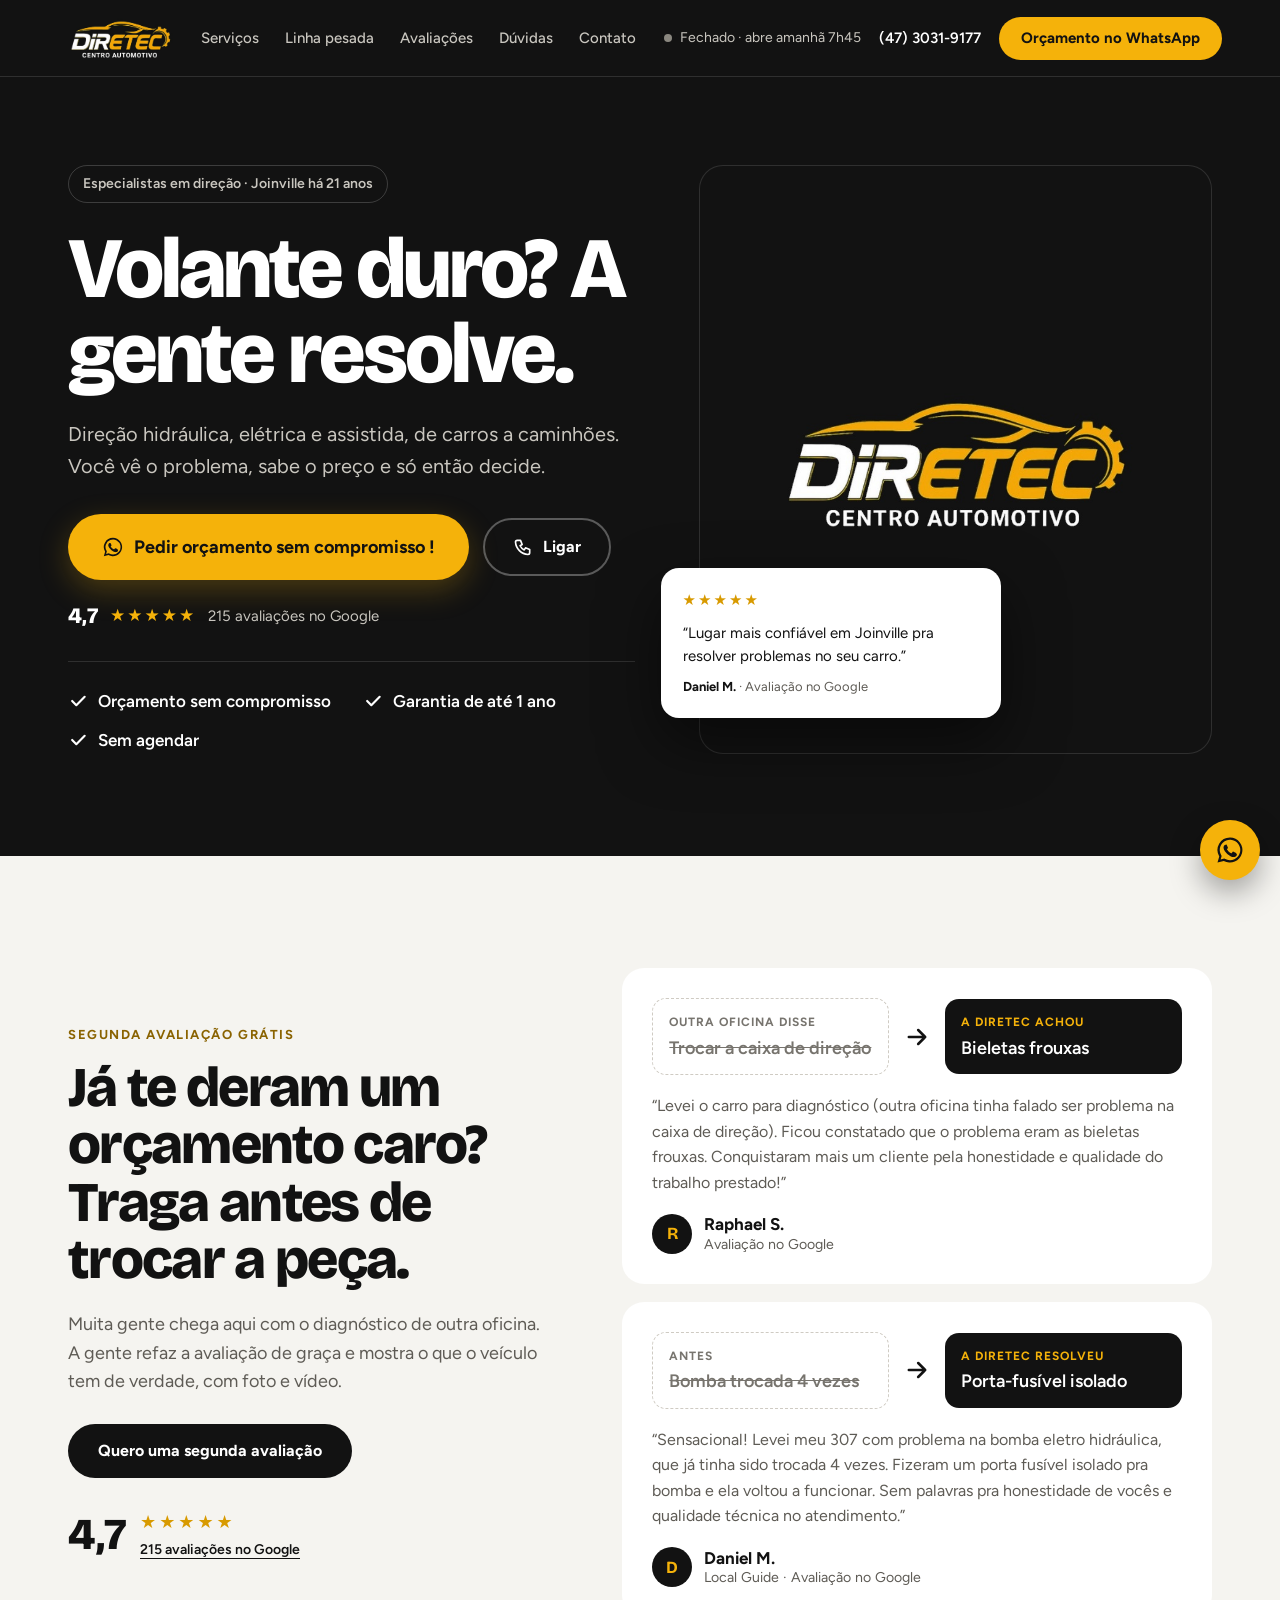
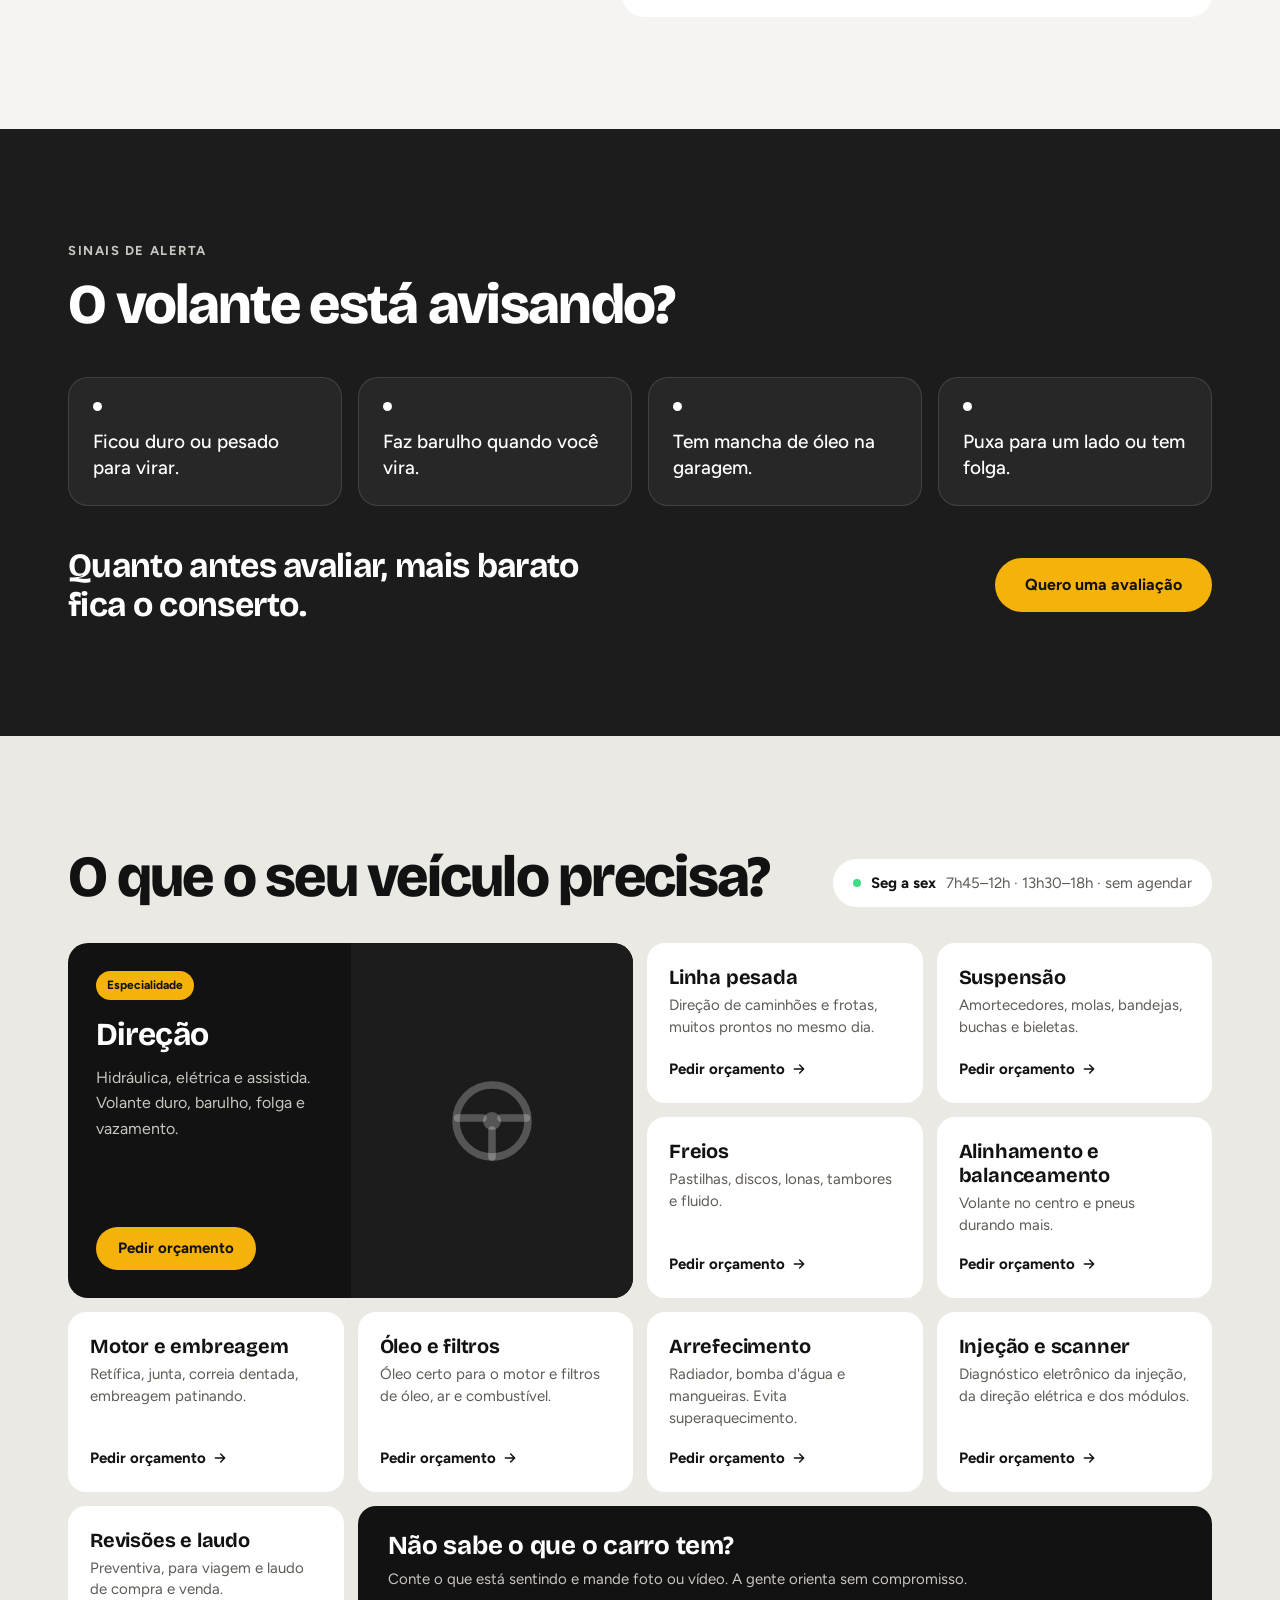
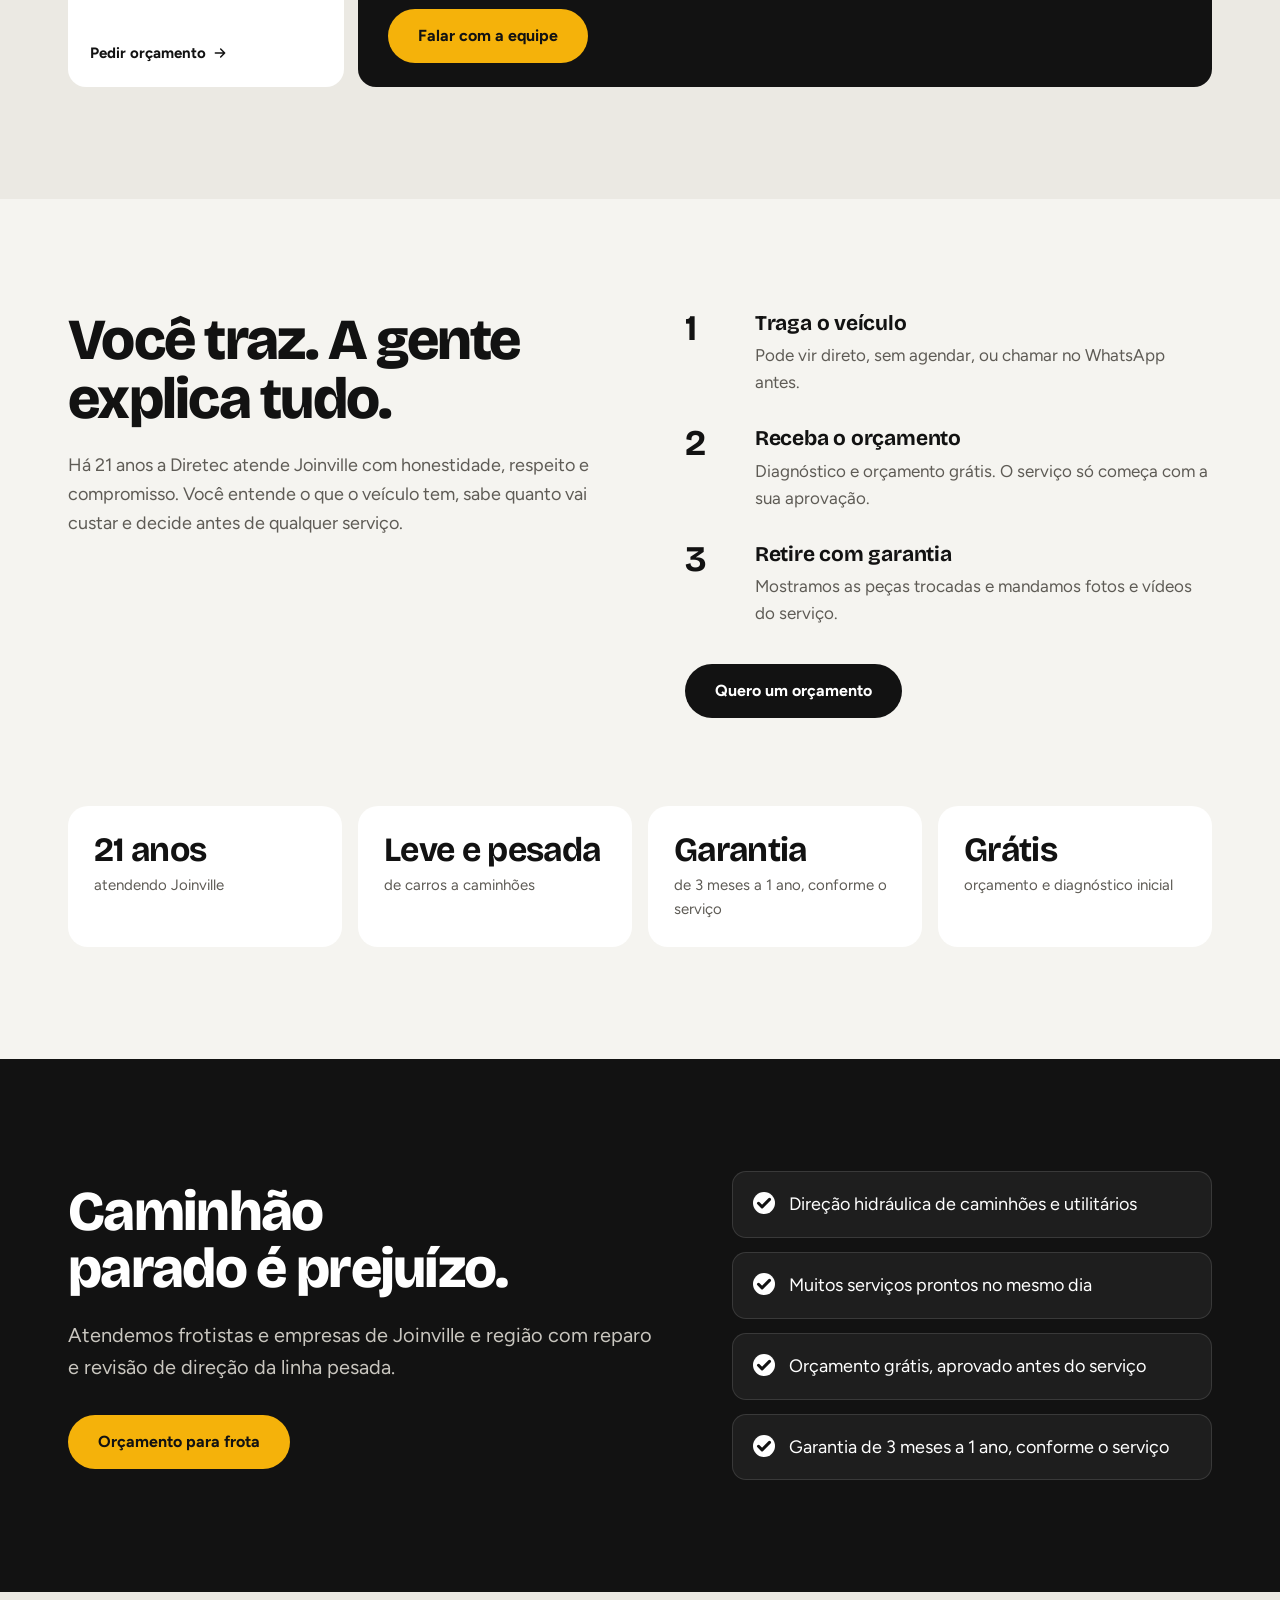
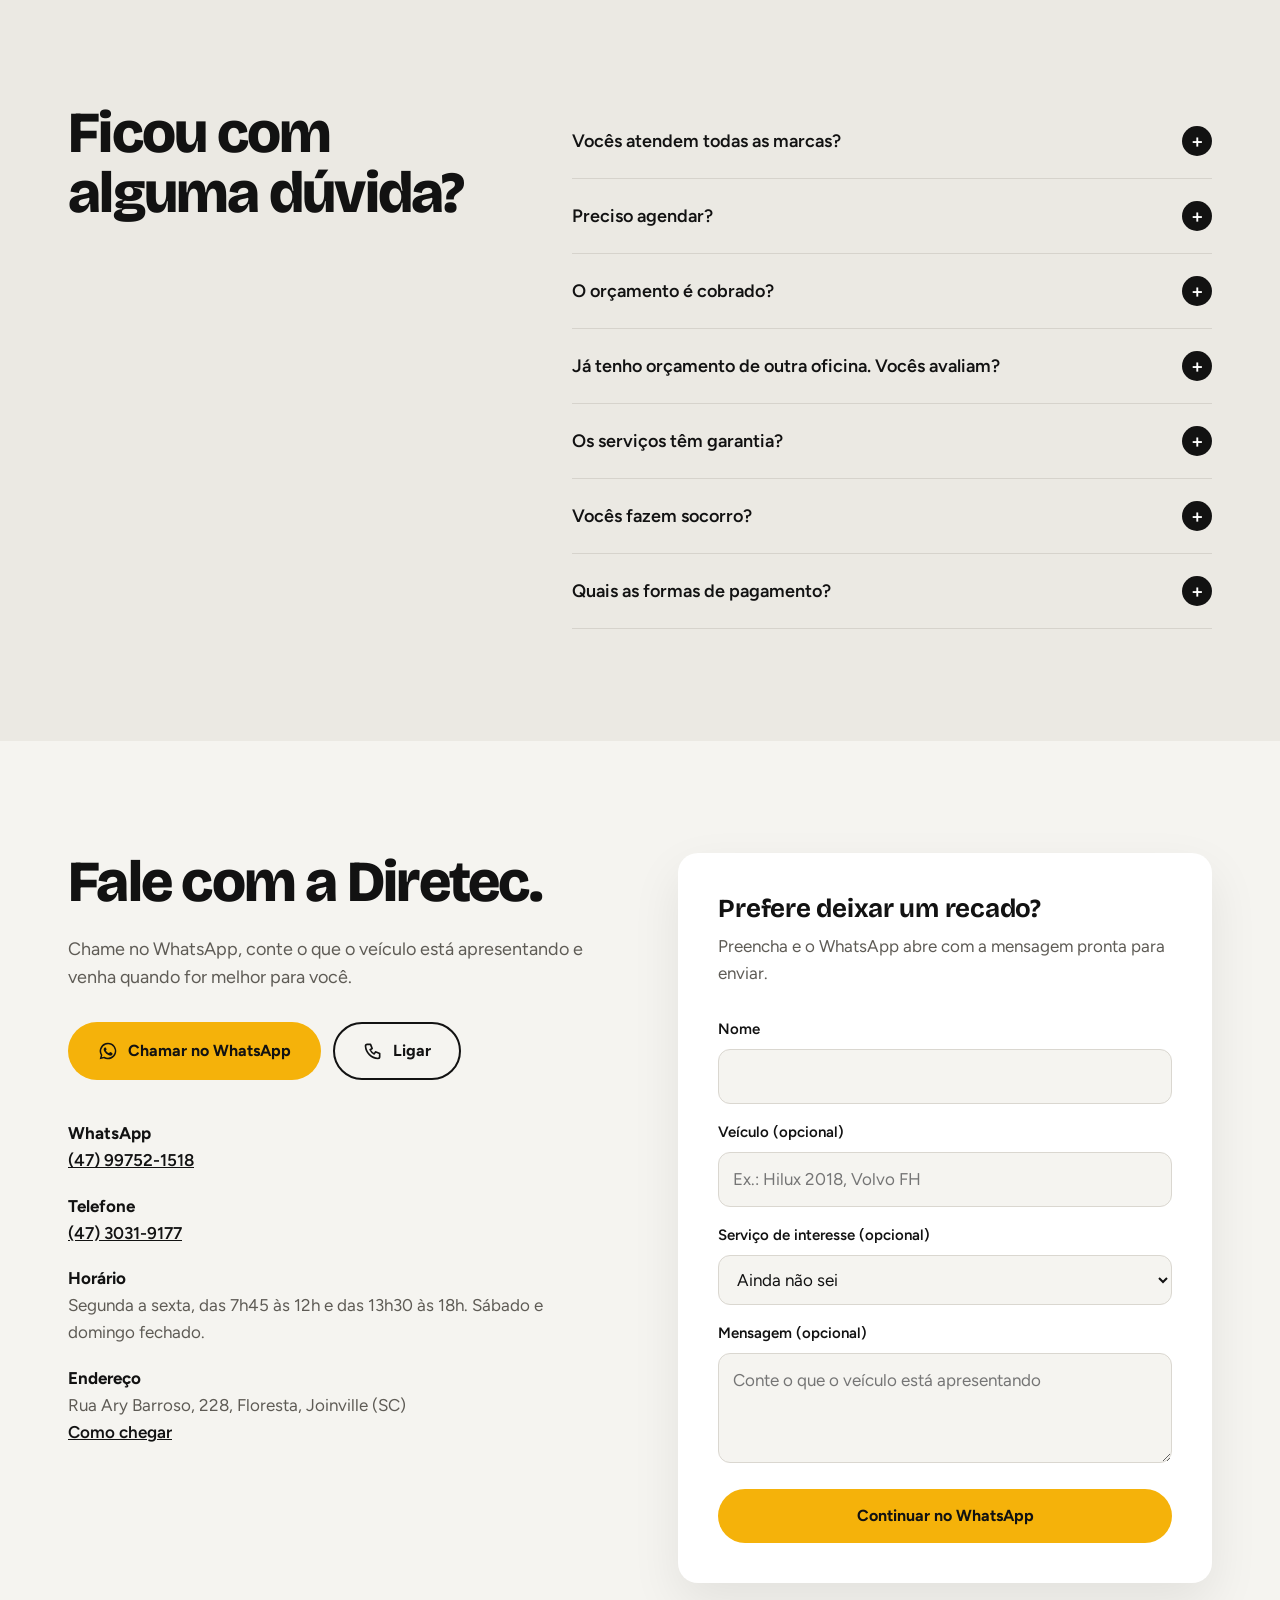
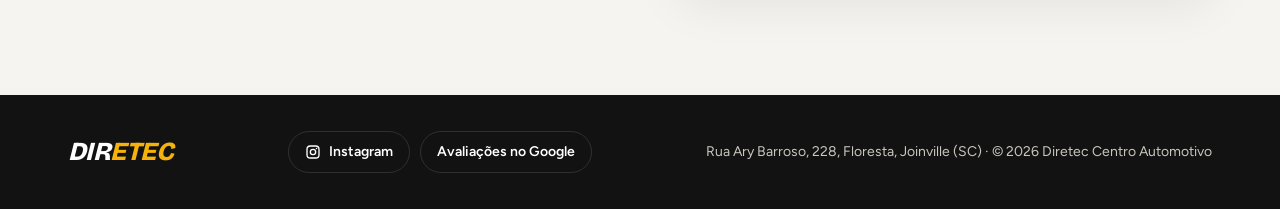
==== index.html @ ac1f694b "Corrige responsividade e aplica layout do celular - Botões quebram linha no celular em vez de alarga" ====
<!doctype html>
<html lang="pt-BR">
<head>
  <meta charset="utf-8">
  <meta name="viewport" content="width=device-width, initial-scale=1">
  <title>Diretec Centro Automotivo | Especialistas em direção em Joinville</title>
  <meta name="description" content="Há 21 anos em Joinville. Especialistas em direção hidráulica, elétrica e assistida, da linha leve à pesada. Segunda opinião e orçamento grátis, garantia de até 1 ano.">
  <meta name="theme-color" content="#121212">
  <link rel="icon" href="data:image/svg+xml,%3Csvg xmlns='http://www.w3.org/2000/svg' viewBox='0 0 32 32'%3E%3Crect width='32' height='32' rx='16' fill='%23121212'/%3E%3Ccircle cx='16' cy='16' r='10' fill='none' stroke='%23F5B20A' stroke-width='3'/%3E%3Ccircle cx='16' cy='16' r='3' fill='%23F5B20A'/%3E%3Cpath d='M6 15h7M19 15h7M16 19v7' stroke='%23F5B20A' stroke-width='3'/%3E%3C/svg%3E">
  <link rel="preconnect" href="https://fonts.googleapis.com">
  <link rel="preconnect" href="https://fonts.gstatic.com" crossorigin>
  <link rel="stylesheet" href="https://fonts.googleapis.com/css2?family=Bricolage+Grotesque:opsz,wght@12..96,600;12..96,700;12..96,800&family=Figtree:wght@400;500;600;700&display=swap">
  <link rel="stylesheet" href="styles.css">
</head>
<body>

<!-- Ícones reutilizados -->
<svg width="0" height="0" style="position:absolute" aria-hidden="true">
  <symbol id="i-wa" viewBox="0 0 24 24"><path d="M12 2a10 10 0 0 0-8.6 15.1L2 22l5-1.3A10 10 0 1 0 12 2Zm0 18.2a8.2 8.2 0 0 1-4.2-1.2l-.3-.2-3 .8.8-2.9-.2-.3A8.2 8.2 0 1 1 12 20.2Zm4.5-6.1c-.2-.1-1.5-.7-1.7-.8-.2-.1-.4-.1-.6.1l-.8 1c-.1.2-.3.2-.5.1a6.7 6.7 0 0 1-3.3-2.9c-.3-.4.3-.4.7-1.3.1-.2 0-.3 0-.4l-.8-1.8c-.2-.5-.4-.4-.6-.4h-.5a1 1 0 0 0-.7.3 3 3 0 0 0-.9 2.2 5.2 5.2 0 0 0 1.1 2.7 11.8 11.8 0 0 0 4.5 4c1.7.7 2.3.8 3.2.6.5-.1 1.5-.6 1.7-1.2.2-.6.2-1.1.2-1.2-.1-.1-.3-.2-.5-.3Z" fill="currentColor"/></symbol>
  <symbol id="i-tel" viewBox="0 0 24 24"><path d="M5 4h4l2 5-2.5 1.5a11 11 0 0 0 5 5L15 13l5 2v4a2 2 0 0 1-2 2A16 16 0 0 1 3 6a2 2 0 0 1 2-2z" fill="none" stroke="currentColor" stroke-width="2" stroke-linecap="round" stroke-linejoin="round"/></symbol>
  <symbol id="i-check" viewBox="0 0 24 24"><path d="M5 12l5 5L20 7" fill="none" stroke="currentColor" stroke-width="2.6" stroke-linecap="round" stroke-linejoin="round"/></symbol>
  <symbol id="i-seta" viewBox="0 0 24 24"><path d="M5 12h14M13 6l6 6-6 6" fill="none" stroke="currentColor" stroke-width="2.2" stroke-linecap="round" stroke-linejoin="round"/></symbol>
  <symbol id="i-insta" viewBox="0 0 24 24"><rect x="3" y="3" width="18" height="18" rx="5" fill="none" stroke="currentColor" stroke-width="2"/><circle cx="12" cy="12" r="4" fill="none" stroke="currentColor" stroke-width="2"/><circle cx="17.3" cy="6.7" r="1.2" fill="currentColor"/></symbol>
</svg>

<!-- ===== CABEÇALHO ===== -->
<header class="header" id="topo">
  <div class="wrap header-in">
    <a class="marca" href="#topo" aria-label="Diretec Centro Automotivo, início">
      <img src="logo.jpg" alt="Diretec Centro Automotivo" data-logo hidden>
      <span class="marca-texto" data-logo-texto>DIR<b>ETEC</b></span>
    </a>

    <nav class="nav" id="nav" aria-label="Menu principal">
      <a href="#servicos">Serviços</a>
      <a href="#linha-pesada">Linha pesada</a>
      <a href="#avaliacoes">Avaliações</a>
      <a href="#duvidas">Dúvidas</a>
      <a href="#contato">Contato</a>
    </nav>

    <div class="header-acoes">
      <span class="status" data-status><span class="status-ponto"></span><span><span data-status-texto>Seg a sex</span><span class="status-detalhe" data-status-detalhe>, 7h45 às 18h</span></span></span>
      <a class="header-tel" data-link="tel" href="#contato">(47) 3031-9177</a>
      <a class="btn btn-amarelo btn-sm" data-wa="Olá! Vim pelo site e gostaria de um orçamento." href="#contato">Orçamento no WhatsApp</a>
      <button class="menu-btn" id="menuBtn" aria-controls="nav" aria-expanded="false" aria-label="Abrir menu"><span></span><span></span><span></span></button>
    </div>
  </div>
</header>

<main>
  <!-- ===== HERO ===== -->
  <section class="hero escuro">
    <div class="wrap hero-in">
      <div class="hero-texto">
        <span class="pill-tag">Especialistas em direção · Joinville há 21 anos</span>
        <h1>Volante duro? A gente resolve.</h1>
        <p class="lead">Direção hidráulica, elétrica e assistida, de carros a caminhões. <span class="so-pc">Você vê o problema, sabe o preço e só então decide.</span><span class="so-cel">Orçamento grátis.</span></p>

        <div class="hero-botoes">
          <a class="btn btn-amarelo btn-grande" data-wa="Olá! Vim pelo site e gostaria de um orçamento." href="#contato">
            <svg aria-hidden="true"><use href="#i-wa"/></svg>
            Pedir orçamento sem compromisso !
          </a>
          <a class="btn btn-contorno-claro" data-link="tel" href="#contato">
            <svg aria-hidden="true"><use href="#i-tel"/></svg>
            Ligar
          </a>
        </div>

        <a class="prova" data-link="google" href="#contato" target="_blank" rel="noopener" aria-label="Nota 4,7 de 5 com 215 avaliações no Google">
          <span class="prova-nota">4,7</span>
          <span class="prova-estrelas" aria-hidden="true">★★★★★</span>
          <span class="prova-txt">215 avaliações no Google</span>
        </a>

        <ul class="selos">
          <li class="so-pc"><svg aria-hidden="true"><use href="#i-check"/></svg>Orçamento sem compromisso</li>
          <li><svg aria-hidden="true"><use href="#i-check"/></svg>Garantia de até 1 ano</li>
          <li><svg aria-hidden="true"><use href="#i-check"/></svg><span class="so-pc">Sem agendar</span><span class="so-cel">Pode vir sem agendar</span></li>
        </ul>
      </div>

      <div class="hero-visual sem-foto">
        <!-- Coloque fotos/hero.jpg (foto vertical da equipe ou de um mecânico trabalhando) e ela aparece aqui sozinha -->
        <div class="hero-foto" id="heroFoto">
          <img class="hero-logo" src="logo.jpg" alt="" data-logo hidden>
        </div>
        <figure class="hero-depo">
          <span class="estrelas-p" aria-label="5 de 5 estrelas">★★★★★</span>
          <blockquote>“Lugar mais confiável em Joinville pra resolver problemas no seu carro.”</blockquote>
          <figcaption><b>Daniel M.</b> · Avaliação no Google</figcaption>
        </figure>
      </div>
    </div>
  </section>

  <!-- ===== SEGUNDA OPINIÃO + AVALIAÇÕES ===== -->
  <section class="secao claro" id="avaliacoes">
    <div class="wrap confianca">
      <div class="confianca-texto">
        <p class="sobretitulo">Segunda Avaliação grátis</p>
        <h2 class="titulo-grande">Já te deram um orçamento caro? Traga antes de trocar a peça.</h2>
        <p class="texto">Muita gente chega aqui com o diagnóstico de outra oficina. A gente refaz a avaliação de graça e mostra o que o veículo tem de verdade, com foto e vídeo.</p>
        <a class="btn btn-escuro" data-wa="Olá! Já tenho um orçamento de outra oficina e gostaria de uma segunda opinião." href="#contato">Quero uma segunda avaliação</a>
        <div class="nota-google">
          <strong>4,7</strong>
          <div>
            <span class="estrelas-p" aria-hidden="true">★★★★★</span>
            <a data-link="google" href="#contato" target="_blank" rel="noopener">215 avaliações no Google</a>
          </div>
        </div>
      </div>

      <div class="casos">
        <figure class="caso">
          <div class="caso-antes-depois">
            <div class="caso-antes"><span>Outra oficina disse</span><s>Trocar a caixa de direção</s></div>
            <svg class="caso-seta" aria-hidden="true"><use href="#i-seta"/></svg>
            <div class="caso-depois"><span>A Diretec achou</span><b>Bieletas frouxas</b></div>
          </div>
          <blockquote>“Levei o carro para diagnóstico (outra oficina tinha falado ser problema na caixa de direção). Ficou constatado que o problema eram as bieletas frouxas. Conquistaram mais um cliente pela honestidade e qualidade do trabalho prestado!”</blockquote>
          <figcaption><span class="avatar">R</span><span><strong>Raphael S.</strong><small>Avaliação no Google</small></span></figcaption>
        </figure>
        <figure class="caso">
          <div class="caso-antes-depois">
            <div class="caso-antes"><span>Antes</span><s>Bomba trocada 4 vezes</s></div>
            <svg class="caso-seta" aria-hidden="true"><use href="#i-seta"/></svg>
            <div class="caso-depois"><span>A Diretec resolveu</span><b>Porta-fusível isolado</b></div>
          </div>
          <blockquote>“Sensacional! Levei meu 307 com problema na bomba eletro hidráulica, que já tinha sido trocada 4 vezes. Fizeram um porta fusível isolado pra bomba e ela voltou a funcionar. Sem palavras pra honestidade de vocês e qualidade técnica no atendimento.”</blockquote>
          <figcaption><span class="avatar">D</span><span><strong>Daniel M.</strong><small>Local Guide · Avaliação no Google</small></span></figcaption>
        </figure>
      </div>
    </div>
  </section>

  <!-- ===== SINAIS ===== -->
  <section class="secao escuro-2" id="sinais">
    <div class="wrap">
      <p class="sobretitulo sobretitulo-claro">Sinais de alerta</p>
      <h2>O volante está avisando?</h2>
      <div class="sinais">
        <div class="sinal"><span class="ponto"></span><p>Ficou duro ou pesado para virar.</p></div>
        <div class="sinal"><span class="ponto"></span><p>Faz barulho quando você vira.</p></div>
        <div class="sinal"><span class="ponto"></span><p>Tem mancha de óleo na garagem.</p></div>
        <div class="sinal"><span class="ponto"></span><p>Puxa para um lado ou tem folga.</p></div>
      </div>
      <div class="sinais-rodape">
        <p class="frase-destaque">Quanto antes avaliar, mais barato fica o conserto.</p>
        <a class="btn btn-amarelo" data-wa="Olá! Meu veículo está com um problema na direção e gostaria de uma avaliação." href="#contato">Quero uma avaliação</a>
      </div>
    </div>
  </section>

  <!-- ===== SERVIÇOS (grade) ===== -->
  <section class="secao claro-2" id="servicos">
    <div class="wrap">
      <div class="servicos-topo">
        <h2 class="titulo-grande">O que o seu veículo precisa?</h2>
        <div class="horario-chip"><span class="status-ponto"></span><b>Seg a sex</b><span>7h45–12h · 13h30–18h · sem agendar</span></div>
      </div>

      <div class="servicos">
        <article class="servico-destaque">
          <div class="servico-destaque-texto">
            <span class="selo-novo">Especialidade</span>
            <h3>Direção</h3>
            <p>Hidráulica, elétrica e assistida. Volante duro, barulho, folga e vazamento.</p>
            <a class="btn btn-amarelo btn-sm" data-wa="Olá! Gostaria de um orçamento para a direção do meu veículo." href="#contato">Pedir orçamento</a>
          </div>
          <!-- Coloque fotos/direcao.jpg e ela aparece aqui sozinha -->
          <div class="servico-destaque-foto" data-foto="direcao">
            <svg viewBox="0 0 64 64" aria-hidden="true"><circle cx="32" cy="32" r="24" fill="none" stroke="currentColor" stroke-width="5"/><circle cx="32" cy="32" r="6" fill="currentColor"/><path d="M9 30h17M38 30h17M32 38v18" stroke="currentColor" stroke-width="5" stroke-linecap="round"/></svg>
          </div>
        </article>

        <article class="servico">
          <h3>Linha pesada</h3>
          <p>Direção de caminhões e frotas, muitos prontos no mesmo dia.</p>
          <a data-wa="Olá! Gostaria de um orçamento para caminhão / veículo de frota." href="#contato">Pedir orçamento <svg aria-hidden="true"><use href="#i-seta"/></svg></a>
        </article>
        <article class="servico">
          <h3>Suspensão</h3>
          <p>Amortecedores, molas, bandejas, buchas e bieletas.</p>
          <a data-wa="Olá! Gostaria de um orçamento para a suspensão." href="#contato">Pedir orçamento <svg aria-hidden="true"><use href="#i-seta"/></svg></a>
        </article>
        <article class="servico">
          <h3>Freios</h3>
          <p>Pastilhas, discos, lonas, tambores e fluido.</p>
          <a data-wa="Olá! Gostaria de um orçamento para os freios." href="#contato">Pedir orçamento <svg aria-hidden="true"><use href="#i-seta"/></svg></a>
        </article>
        <article class="servico">
          <h3>Alinhamento e balanceamento</h3>
          <p>Volante no centro e pneus durando mais.</p>
          <a data-wa="Olá! Gostaria de fazer alinhamento e balanceamento." href="#contato">Pedir orçamento <svg aria-hidden="true"><use href="#i-seta"/></svg></a>
        </article>
        <article class="servico">
          <h3>Motor e embreagem</h3>
          <p>Retífica, junta, correia dentada, embreagem patinando.</p>
          <a data-wa="Olá! Gostaria de um orçamento para motor/embreagem." href="#contato">Pedir orçamento <svg aria-hidden="true"><use href="#i-seta"/></svg></a>
        </article>
        <article class="servico">
          <h3>Óleo e filtros</h3>
          <p>Óleo certo para o motor e filtros de óleo, ar e combustível.</p>
          <a data-wa="Olá! Gostaria de fazer a troca de óleo e filtros." href="#contato">Pedir orçamento <svg aria-hidden="true"><use href="#i-seta"/></svg></a>
        </article>
        <article class="servico">
          <h3>Arrefecimento</h3>
          <p>Radiador, bomba d'água e mangueiras. Evita superaquecimento.</p>
          <a data-wa="Olá! Gostaria de um orçamento para o sistema de arrefecimento." href="#contato">Pedir orçamento <svg aria-hidden="true"><use href="#i-seta"/></svg></a>
        </article>
        <article class="servico">
          <h3>Injeção e scanner</h3>
          <p>Diagnóstico eletrônico da injeção, da direção elétrica e dos módulos.</p>
          <a data-wa="Olá! Gostaria de agendar um diagnóstico eletrônico." href="#contato">Pedir orçamento <svg aria-hidden="true"><use href="#i-seta"/></svg></a>
        </article>
        <article class="servico">
          <h3>Revisões e laudo</h3>
          <p>Preventiva, para viagem e laudo de compra e venda.</p>
          <a data-wa="Olá! Gostaria de agendar uma revisão / laudo." href="#contato">Pedir orçamento <svg aria-hidden="true"><use href="#i-seta"/></svg></a>
        </article>
        <article class="servico-ajuda">
          <div>
            <h3>Não sabe o que o carro tem?</h3>
            <p>Conte o que está sentindo e mande foto ou vídeo. A gente orienta sem compromisso.</p>
          </div>
          <a class="btn btn-amarelo" data-wa="Olá! Meu veículo está com um problema e não sei o que é. Podem me ajudar?" href="#contato">Falar com a equipe</a>
        </article>
      </div>
    </div>
  </section>

  <!-- ===== COMO FUNCIONA ===== -->
  <section class="secao claro" id="como-funciona">
    <div class="wrap">
      <div class="como">
        <div>
          <h2 class="titulo-grande">Você traz. A gente explica tudo.</h2>
          <p class="texto">Há 21 anos a Diretec atende Joinville com honestidade, respeito e compromisso. Você entende o que o veículo tem, sabe quanto vai custar e decide antes de qualquer serviço.</p>
        </div>
        <div>
          <ol class="passos">
            <li>
              <h3>Traga o veículo</h3>
              <p>Pode vir direto, sem agendar, ou chamar no WhatsApp antes.</p>
            </li>
            <li>
              <h3>Receba o orçamento</h3>
              <p>Diagnóstico e orçamento grátis. O serviço só começa com a sua aprovação.</p>
            </li>
            <li>
              <h3>Retire com garantia</h3>
              <p>Mostramos as peças trocadas e mandamos fotos e vídeos do serviço.</p>
            </li>
          </ol>
          <a class="btn btn-escuro" data-wa="Olá! Vim pelo site e gostaria de um orçamento." href="#contato">Quero um orçamento</a>
        </div>
      </div>

      <div class="numeros">
        <div class="numero"><strong>21 anos</strong><span>atendendo Joinville</span></div>
        <div class="numero"><strong>Leve e pesada</strong><span>de carros a caminhões</span></div>
        <div class="numero"><strong>Garantia</strong><span>de 3 meses a 1 ano, conforme o serviço</span></div>
        <div class="numero"><strong>Grátis</strong><span>orçamento e diagnóstico inicial</span></div>
      </div>
    </div>
  </section>

  <!-- ===== LINHA PESADA ===== -->
  <section class="secao escuro" id="linha-pesada">
    <div class="wrap pesada">
      <div>
        <h2>Caminhão parado é prejuízo.</h2>
        <p class="lead">Atendemos frotistas e empresas de Joinville e região com reparo e revisão de direção da linha pesada.</p>
        <a class="btn btn-amarelo" data-wa="Olá! Gostaria de um orçamento para caminhão / frota." href="#contato">Orçamento para frota</a>
      </div>
      <ul class="lista-check">
        <li>Direção hidráulica de caminhões e utilitários</li>
        <li>Muitos serviços prontos no mesmo dia</li>
        <li>Orçamento grátis, aprovado antes do serviço</li>
        <li>Garantia de 3 meses a 1 ano, conforme o serviço</li>
      </ul>
    </div>
  </section>

  <!-- ===== GALERIA (aparece sozinha quando houver fotos em fotos/oficina-1.jpg, oficina-2.jpg...) ===== -->
  <section class="secao claro" id="galeria" hidden>
    <div class="wrap">
      <p class="sobretitulo">Nossa oficina</p>
      <h2 class="titulo-grande">Veja onde o seu veículo fica.</h2>
      <div class="galeria" id="galeriaGrid"></div>
    </div>
  </section>

  <!-- ===== DÚVIDAS ===== -->
  <section class="secao claro-2" id="duvidas">
    <div class="wrap duvidas">
      <h2 class="titulo-grande">Ficou com alguma dúvida?</h2>
      <div class="faq">
        <details>
          <summary>Vocês atendem todas as marcas?</summary>
          <p>Sim. Atendemos carros de passeio, SUVs, caminhonetes, utilitários, vans, importados, caminhões e frotas de empresas, de todas as marcas.</p>
        </details>
        <details>
          <summary>Preciso agendar?</summary>
          <p>Não. Pode vir direto no horário comercial. Se preferir, chame no WhatsApp antes para adiantar o atendimento.</p>
        </details>
        <details>
          <summary>O orçamento é cobrado?</summary>
          <p>Não. O orçamento é grátis e nenhum serviço começa sem a sua aprovação.</p>
        </details>
        <details>
          <summary>Já tenho orçamento de outra oficina. Vocês avaliam?</summary>
          <p>Sim. Refazemos o diagnóstico sem custo e explicamos o que o veículo realmente tem antes de qualquer troca de peça.</p>
        </details>
        <details>
          <summary>Os serviços têm garantia?</summary>
          <p>Sim. A garantia vai de 3 meses a 1 ano, conforme o serviço. Ela é informada junto com o orçamento.</p>
        </details>
        <details>
          <summary>Vocês fazem socorro?</summary>
          <p>Sim, em horário comercial. Chame no WhatsApp ou ligue informando onde o veículo está.</p>
        </details>
        <details>
          <summary>Quais as formas de pagamento?</summary>
          <p>Pix, dinheiro, débito e crédito, com parcelamento no cartão.</p>
        </details>
      </div>
    </div>
  </section>

  <!-- ===== CONTATO ===== -->
  <section class="secao claro" id="contato">
    <div class="wrap contato">
      <div>
        <h2 class="titulo-grande">Fale com a Diretec.</h2>
        <p class="texto">Chame no WhatsApp, conte o que o veículo está apresentando e venha quando for melhor para você.</p>
        <div class="contato-botoes">
          <a class="btn btn-amarelo" data-wa="Olá! Vim pelo site e gostaria de um orçamento." href="#contato"><svg aria-hidden="true"><use href="#i-wa"/></svg>Chamar no WhatsApp</a>
          <a class="btn btn-contorno-escuro" data-link="tel" href="#contato"><svg aria-hidden="true"><use href="#i-tel"/></svg>Ligar</a>
        </div>

        <dl class="info">
          <div><dt>WhatsApp</dt><dd><a data-wa="Olá! Vim pelo site e gostaria de um orçamento." href="#contato">(47) 99752-1518</a></dd></div>
          <div><dt>Telefone</dt><dd><a data-link="tel" href="#contato">(47) 3031-9177</a></dd></div>
          <div><dt>Horário</dt><dd>Segunda a sexta, das 7h45 às 12h e das 13h30 às 18h. Sábado e domingo fechado.</dd></div>
          <div><dt>Endereço</dt><dd>Rua Ary Barroso, 228, Floresta, Joinville (SC)<br><a data-link="maps" href="#contato" target="_blank" rel="noopener">Como chegar</a></dd></div>
        </dl>
      </div>

      <form class="form" id="form">
        <h3>Prefere deixar um recado?</h3>
        <p>Preencha e o WhatsApp abre com a mensagem pronta para enviar.</p>
        <label for="f-nome">Nome</label>
        <input id="f-nome" type="text" autocomplete="name" required>
        <label for="f-veiculo">Veículo (opcional)</label>
        <input id="f-veiculo" type="text" placeholder="Ex.: Hilux 2018, Volvo FH">
        <label for="f-servico">Serviço de interesse (opcional)</label>
        <select id="f-servico">
          <option>Ainda não sei</option>
          <option>Direção</option>
          <option>Segunda opinião de orçamento</option>
          <option>Linha pesada / frota</option>
          <option>Suspensão</option>
          <option>Freios</option>
          <option>Alinhamento e balanceamento</option>
          <option>Motor e embreagem</option>
          <option>Troca de óleo e filtros</option>
          <option>Arrefecimento</option>
          <option>Injeção e scanner</option>
          <option>Revisões e laudo</option>
        </select>
        <label for="f-msg">Mensagem (opcional)</label>
        <textarea id="f-msg" rows="3" placeholder="Conte o que o veículo está apresentando"></textarea>
        <button class="btn btn-amarelo" type="submit">Continuar no WhatsApp</button>
      </form>
    </div>
  </section>
</main>

<footer class="rodape">
  <div class="wrap rodape-in">
    <span class="marca-texto">DIR<b>ETEC</b></span>
    <div class="rodape-redes">
      <a class="pill-rede" data-link="instagram" href="#contato" target="_blank" rel="noopener"><svg aria-hidden="true"><use href="#i-insta"/></svg>Instagram</a>
      <a class="pill-rede" data-link="google" href="#contato" target="_blank" rel="noopener">Avaliações no Google</a>
    </div>
    <p>Rua Ary Barroso, 228, Floresta, Joinville (SC) · © <span id="ano"></span> Diretec Centro Automotivo</p>
  </div>
</footer>

<!-- Computador: botão redondo. Celular: barra fixa com WhatsApp e Ligar -->
<a class="wa-flutuante" data-wa="Olá! Vim pelo site e gostaria de um orçamento." href="#contato" aria-label="Falar no WhatsApp">
  <svg aria-hidden="true"><use href="#i-wa"/></svg>
</a>
<div class="barra-mobile">
  <a class="btn btn-amarelo" data-wa="Olá! Vim pelo site e gostaria de um orçamento." href="#contato"><svg aria-hidden="true"><use href="#i-wa"/></svg>WhatsApp</a>
  <a class="btn btn-contorno-claro" data-link="tel" href="#contato"><svg aria-hidden="true"><use href="#i-tel"/></svg>Ligar</a>
</div>

<script src="script.js"></script>
</body>
</html>
---- styles.css ----
/* =========================================================
   Diretec Centro Automotivo
   Cores da logo: preto (#121212, o mesmo fundo da logo), amarelo e branco.
   Regra: o amarelo fica reservado para o botão principal e as estrelas,
   assim o olho vai direto para o "pedir orçamento".
   Para ajustar as cores, altere só as variáveis abaixo.
   ========================================================= */
:root {
  --escuro: #121212;
  --escuro-2: #1C1C1C;
  --card-escuro: rgba(255, 255, 255, .05);
  --borda-escura: rgba(255, 255, 255, .12);
  --amarelo: #F5B20A;
  --amarelo-hover: #FFC52E;
  --amarelo-texto: #8A6300; /* amarelo escurecido para texto sobre fundo claro */
  --estrela-clara: #D89A00; /* estrelas sobre fundo claro */
  --verde: #3DDC84;
  --branco: #FFFFFF;
  --claro: #F5F4F0;
  --claro-2: #EBE9E3;
  --texto: #121212;
  --texto-suave: #5E5B55;
  --texto-claro: #C9C6BF;
  --texto-apagado: #8A877F;

  --f-titulo: "Bricolage Grotesque", "Figtree", system-ui, sans-serif;
  --f-texto: "Figtree", system-ui, sans-serif;
  --wrap: 1240px;
  --raio: 20px;
}

*, *::before, *::after { box-sizing: border-box; }
html { scroll-behavior: smooth; scroll-padding-top: 84px; }
body { margin: 0; font: 400 17px/1.6 var(--f-texto); color: var(--texto); background: var(--claro); -webkit-font-smoothing: antialiased; }
h1, h2, h3, p, ul, ol, dl, dd, figure, blockquote { margin: 0; padding: 0; }
ul, ol { list-style: none; }
img, svg { display: block; max-width: 100%; }
a { color: inherit; }
[hidden] { display: none !important; }
:focus-visible { outline: 3px solid var(--amarelo); outline-offset: 3px; }

.wrap { max-width: var(--wrap); margin: 0 auto; padding-inline: clamp(20px, 4vw, 48px); }

h1, h2, .titulo-grande { font-family: var(--f-titulo); font-weight: 800; letter-spacing: -.03em; line-height: 1.02; text-wrap: balance; }
h2 { font-size: clamp(34px, 5vw, 56px); }
h3 { font-family: var(--f-titulo); font-weight: 700; font-size: 21px; line-height: 1.2; letter-spacing: -.01em; }

/* ---------- Botões ---------- */
.btn {
  display: inline-flex; align-items: center; justify-content: center; gap: 10px;
  font: 700 16px/1 var(--f-texto); text-decoration: none; cursor: pointer;
  padding: 17px 28px; border-radius: 999px; border: 2px solid transparent; white-space: nowrap;
  transition: background-color .15s ease, border-color .15s ease, transform .15s ease;
}
.btn:hover { transform: translateY(-1px); }
.btn svg { width: 20px; height: 20px; flex: none; }
.btn-sm { padding: 12px 20px; font-size: 15px; }
.btn-grande { padding: 20px 32px; font-size: 18px; }
.btn-grande svg { width: 22px; height: 22px; }
.btn-amarelo { background: var(--amarelo); color: var(--escuro); }
.btn-amarelo:hover { background: var(--amarelo-hover); }
.hero .btn-amarelo { box-shadow: 0 10px 30px rgba(245, 178, 10, .25); }
.btn-escuro { background: var(--escuro); color: var(--branco); }
.btn-escuro:hover { background: #2A2A2A; }
.btn-contorno-claro { border-color: rgba(255, 255, 255, .3); color: var(--branco); background: transparent; }
.btn-contorno-claro:hover { border-color: var(--branco); }
.btn-contorno-escuro { border-color: var(--escuro); color: var(--escuro); background: transparent; }
.btn-contorno-escuro:hover { background: var(--escuro); color: var(--branco); }

/* ---------- Cabeçalho ---------- */
.header { position: sticky; top: 0; z-index: 50; background: var(--escuro); color: var(--branco); border-bottom: 1px solid var(--borda-escura); }
.header-in { display: flex; align-items: center; gap: 28px; min-height: 76px; }
.marca { text-decoration: none; flex: none; }
.marca img { height: 50px; width: auto; }
.marca-texto { font: italic 800 26px/1 var(--f-titulo); letter-spacing: -.02em; color: var(--branco); }
.marca-texto b { color: var(--amarelo); font-weight: 800; }
.nav { display: flex; gap: 26px; }
.nav a { text-decoration: none; font-weight: 500; font-size: 15px; color: var(--texto-claro); white-space: nowrap; }
.nav a:hover { color: var(--branco); }
.header-acoes { display: flex; align-items: center; gap: 18px; margin-left: auto; }
.header-tel { font-weight: 600; font-size: 15px; text-decoration: none; white-space: nowrap; }
.header-tel:hover { color: var(--amarelo); }
.menu-btn { display: none; }
.so-cel { display: none; }

/* Selo "Aberto agora" (o script.js calcula pelo horário de Joinville) */
.status { display: flex; align-items: center; gap: 8px; font-size: 14px; color: var(--texto-claro); white-space: nowrap; }
.status-ponto { width: 8px; height: 8px; border-radius: 50%; background: var(--texto-apagado); flex: none; }
.status.aberto .status-ponto, .horario-chip .status-ponto { background: var(--verde); }
.status.aberto .status-ponto { box-shadow: 0 0 0 4px rgba(61, 220, 132, .18); }

/* ---------- Seções ---------- */
.secao { padding-block: clamp(72px, 9vw, 112px); }
.escuro { background: var(--escuro); color: var(--branco); }
.escuro-2 { background: var(--escuro-2); color: var(--branco); }
.claro { background: var(--claro); }
.claro-2 { background: var(--claro-2); }
.sobretitulo { font-weight: 700; font-size: 13px; letter-spacing: .12em; text-transform: uppercase; color: var(--amarelo-texto); margin-bottom: 14px; }
.sobretitulo-claro { color: var(--texto-claro); }
.lead { font-size: clamp(18px, 1.8vw, 20px); color: var(--texto-claro); max-width: 50ch; }
.texto { font-size: 18px; color: var(--texto-suave); max-width: 50ch; margin-top: 22px; }

/* ---------- Hero ---------- */
.hero { padding-block: clamp(48px, 7vw, 88px) clamp(64px, 8vw, 104px); overflow: hidden; }
.hero-in { display: grid; grid-template-columns: minmax(0, 1.05fr) minmax(0, .95fr); gap: clamp(32px, 5vw, 64px); align-items: center; }
.pill-tag { display: inline-block; font-size: 14px; font-weight: 600; color: var(--texto-claro); border: 1px solid rgba(255, 255, 255, .18); border-radius: 999px; padding: 7px 14px; margin-bottom: 24px; }
.hero h1 { font-size: clamp(46px, 7vw, 86px); line-height: .98; letter-spacing: -.035em; }
.hero .lead { margin-top: 22px; }
.hero-botoes { display: flex; flex-wrap: wrap; align-items: center; gap: 14px; margin-top: 32px; }

.prova { display: inline-flex; align-items: center; flex-wrap: wrap; gap: 4px 12px; margin-top: 22px; text-decoration: none; }
.prova:hover .prova-txt { color: var(--branco); text-decoration: underline; text-underline-offset: 4px; }
.prova-nota { font: 800 22px/1 var(--f-titulo); }
.prova-estrelas { color: var(--amarelo); letter-spacing: 2px; font-size: 17px; }
.prova-txt { font-size: 15px; color: var(--texto-claro); }

.selos { display: flex; flex-wrap: wrap; gap: 12px 32px; margin-top: 30px; padding-top: 26px; border-top: 1px solid var(--borda-escura); font-weight: 600; }
.selos li { display: flex; align-items: center; gap: 10px; }
.selos svg { width: 20px; height: 20px; }

.hero-visual { position: relative; min-height: clamp(420px, 46vw, 620px); }
.hero-foto {
  position: absolute; inset: 0; border-radius: 24px; overflow: hidden;
  background: var(--escuro); border: 1px solid var(--borda-escura); /* mesmo preto da logo */
  display: grid; place-items: center;
}
.hero-foto img.hero-img { position: absolute; inset: 0; width: 100%; height: 100%; object-fit: cover; }
.hero-logo { width: 70%; height: auto; }
.hero-foto.com-foto .hero-logo { display: none; }
.hero-depo {
  position: absolute; left: clamp(-40px, -3vw, 0px); bottom: 36px; width: min(340px, 90%);
  background: var(--branco); color: var(--texto); border-radius: 18px; padding: 20px 22px;
  box-shadow: 0 24px 60px rgba(0, 0, 0, .5); display: flex; flex-direction: column; gap: 10px;
}
.hero-depo blockquote { font-size: 15px; line-height: 1.5; }
.hero-depo figcaption { font-size: 13px; color: var(--texto-suave); }
.hero-depo b { color: var(--texto); }
.estrelas-p { color: var(--estrela-clara); letter-spacing: 2px; font-size: 15px; }

/* ---------- Segunda opinião ---------- */
.confianca { display: grid; grid-template-columns: minmax(0, .9fr) minmax(0, 1.1fr); gap: clamp(40px, 6vw, 72px); align-items: center; }
.confianca .titulo-grande { font-size: clamp(36px, 4.6vw, 56px); }
.confianca .texto { margin-bottom: 28px; }
.nota-google { display: flex; align-items: center; gap: 14px; margin-top: 30px; }
.nota-google strong { font: 800 44px/1 var(--f-titulo); }
.nota-google div { display: flex; flex-direction: column; gap: 2px; }
.nota-google .estrelas-p { font-size: 18px; letter-spacing: 3px; }
.nota-google a { font-size: 14px; font-weight: 600; text-underline-offset: 4px; }
.casos { display: grid; gap: 18px; }
.caso { background: var(--branco); border-radius: 22px; padding: clamp(22px, 3vw, 30px); display: flex; flex-direction: column; gap: 18px; }
.caso-antes-depois { display: grid; grid-template-columns: minmax(0, 1fr) 28px minmax(0, 1fr); gap: 14px; align-items: center; }
.caso-antes, .caso-depois { display: flex; flex-direction: column; gap: 4px; padding: 14px 16px; border-radius: 14px; }
.caso-antes { border: 1px dashed #CFCBC3; color: #77746E; }
.caso-depois { background: var(--escuro); color: var(--branco); }
.caso-antes span, .caso-depois span { font-size: 12px; font-weight: 700; letter-spacing: .08em; text-transform: uppercase; }
.caso-depois span { color: var(--amarelo); }
.caso-antes s, .caso-depois b { font-size: 18px; font-weight: 600; line-height: 1.3; }
.caso-seta { width: 28px; height: 28px; }
.caso blockquote { font-size: 16px; line-height: 1.6; color: var(--texto-suave); }
.caso figcaption { display: flex; align-items: center; gap: 12px; }
.caso figcaption span:last-child { display: flex; flex-direction: column; line-height: 1.3; }
.caso small { color: var(--texto-suave); }
.avatar { width: 40px; height: 40px; border-radius: 50%; background: var(--escuro); color: var(--amarelo); display: grid; place-items: center; font: 700 17px/1 var(--f-titulo); flex: none; }

/* ---------- Sinais ---------- */
.sinais { display: grid; grid-template-columns: repeat(4, 1fr); gap: 16px; margin-top: 44px; }
.sinal { background: var(--card-escuro); border: 1px solid var(--borda-escura); border-radius: var(--raio); padding: 24px; display: flex; flex-direction: column; gap: 18px; }
.sinal p { font-size: 19px; font-weight: 500; line-height: 1.35; }
.ponto { width: 9px; height: 9px; border-radius: 50%; background: var(--branco); }
.sinais-rodape { display: flex; flex-wrap: wrap; align-items: center; justify-content: space-between; gap: 20px 32px; margin-top: 40px; }
.frase-destaque { font: 700 clamp(24px, 3vw, 34px)/1.15 var(--f-titulo); letter-spacing: -.02em; max-width: 24ch; }

/* ---------- Serviços (grade) ---------- */
.servicos-topo { display: flex; flex-wrap: wrap; justify-content: space-between; align-items: flex-end; gap: 20px 32px; }
.horario-chip { display: flex; flex-wrap: wrap; align-items: center; gap: 4px 10px; background: var(--branco); border-radius: 999px; padding: 12px 20px; font-size: 15px; }
.horario-chip span:last-child { color: var(--texto-suave); }
.servicos { display: grid; grid-template-columns: repeat(4, minmax(0, 1fr)); gap: 14px; margin-top: 36px; }
.servico { background: var(--branco); border-radius: 18px; padding: 22px; display: flex; flex-direction: column; gap: 6px; min-height: 160px; }
.servico h3 { font-size: 20px; }
.servico p { font-size: 15px; line-height: 1.45; color: var(--texto-suave); margin-bottom: 10px; }
.servico a { margin-top: auto; display: inline-flex; align-items: center; gap: 6px; font-weight: 700; font-size: 15px; text-decoration: none; }
.servico a svg { width: 16px; height: 16px; transition: transform .15s ease; }
.servico a:hover { text-decoration: underline; text-underline-offset: 4px; }
.servico a:hover svg { transform: translateX(3px); }

.servico-destaque { grid-column: span 2; grid-row: span 2; border-radius: 20px; overflow: hidden; background: var(--escuro); color: var(--branco); display: grid; grid-template-columns: minmax(0, 1fr) minmax(0, 1fr); }
.servico-destaque-texto { padding: 28px; display: flex; flex-direction: column; align-items: flex-start; gap: 10px; }
.servico-destaque h3 { font-size: 32px; letter-spacing: -.02em; margin-top: 6px; }
.servico-destaque p { color: var(--texto-claro); font-size: 16px; margin-bottom: 14px; }
.servico-destaque .btn { margin-top: auto; }
.selo-novo { background: var(--amarelo); color: var(--escuro); font-size: 12px; font-weight: 700; padding: 5px 11px; border-radius: 999px; }
.servico-destaque-foto { position: relative; background: var(--escuro-2); display: grid; place-items: center; color: rgba(255, 255, 255, .25); min-height: 220px; }
.servico-destaque-foto svg { width: 96px; height: 96px; }
.servico-destaque-foto img { position: absolute; inset: 0; width: 100%; height: 100%; object-fit: cover; }
.servico-destaque-foto.com-foto svg { display: none; }

.servico-ajuda { grid-column: span 3; background: var(--escuro); color: var(--branco); border-radius: 18px; padding: 24px 30px; display: flex; flex-wrap: wrap; align-items: center; justify-content: space-between; gap: 18px 24px; }
.servico-ajuda h3 { font-size: 26px; }
.servico-ajuda p { color: var(--texto-claro); font-size: 15px; margin-top: 6px; }

/* ---------- Como funciona ---------- */
.como { display: grid; grid-template-columns: 1fr 1fr; gap: clamp(40px, 7vw, 100px); align-items: start; }
.titulo-grande { font-size: clamp(36px, 5vw, 58px); }
.passos { counter-reset: p; display: grid; gap: 30px; margin-bottom: 36px; }
.passos li { counter-increment: p; display: grid; grid-template-columns: 52px 1fr; column-gap: 18px; }
.passos li::before { content: counter(p); grid-row: span 2; font: 700 36px/1 var(--f-titulo); color: var(--escuro); }
.passos p { color: var(--texto-suave); margin-top: 6px; }
.numeros { display: grid; grid-template-columns: repeat(4, 1fr); gap: 16px; margin-top: clamp(56px, 7vw, 88px); }
.numero { background: var(--branco); border-radius: var(--raio); padding: 26px; display: flex; flex-direction: column; gap: 6px; }
.numero strong { font: 700 clamp(26px, 2.8vw, 34px)/1.05 var(--f-titulo); letter-spacing: -.02em; }
.numero span { color: var(--texto-suave); font-size: 15px; }

/* ---------- Galeria ---------- */
.galeria { display: grid; grid-template-columns: repeat(2, 1fr); gap: 10px; margin-top: 36px; }
.galeria img { width: 100%; height: 100%; aspect-ratio: 4 / 3; object-fit: cover; border-radius: 16px; background: var(--claro-2); }
.galeria img:first-child { grid-column: 1 / -1; aspect-ratio: 16 / 9; }
@media (min-width: 861px) {
  .galeria { grid-template-columns: repeat(3, 1fr); gap: 14px; }
  .galeria img { height: 280px; aspect-ratio: auto; }
  .galeria img:first-child { grid-column: span 2; }
}

/* ---------- Linha pesada ---------- */
.pesada { display: grid; grid-template-columns: 1.1fr .9fr; gap: clamp(40px, 6vw, 88px); align-items: center; }
.pesada .lead { margin: 22px 0 32px; }
.lista-check { display: grid; gap: 14px; }
.lista-check li { display: flex; gap: 14px; align-items: flex-start; font-size: 18px; padding: 18px 20px; background: var(--card-escuro); border: 1px solid var(--borda-escura); border-radius: 14px; }
.lista-check li::before {
  content: ""; flex: none; width: 22px; height: 22px; border-radius: 50%; margin-top: 2px;
  background: var(--branco) url("data:image/svg+xml,%3Csvg xmlns='http://www.w3.org/2000/svg' viewBox='0 0 16 16'%3E%3Cpath d='M4 8.2l2.6 2.6L12 5.4' fill='none' stroke='%23121212' stroke-width='2.2' stroke-linecap='round' stroke-linejoin='round'/%3E%3C/svg%3E") center/100% no-repeat;
}

/* ---------- Dúvidas ---------- */
.duvidas { display: grid; grid-template-columns: .8fr 1.2fr; gap: clamp(40px, 6vw, 88px); align-items: start; }
.faq details { border-bottom: 1px solid #D6D3CC; }
.faq summary {
  list-style: none; cursor: pointer; display: flex; justify-content: space-between; align-items: center; gap: 16px;
  padding: 22px 0; font-weight: 600; font-size: 18px;
}
.faq summary::-webkit-details-marker { display: none; }
.faq summary::after {
  content: "+"; flex: none; width: 30px; height: 30px; border-radius: 50%; background: var(--escuro); color: var(--branco);
  display: grid; place-items: center; font-size: 20px; line-height: 1; transition: transform .2s ease;
}
.faq details[open] summary::after { transform: rotate(45deg); }
.faq details p { color: var(--texto-suave); padding: 0 46px 22px 0; }

/* ---------- Contato ---------- */
.contato { display: grid; grid-template-columns: 1fr 1fr; gap: clamp(40px, 6vw, 88px); align-items: start; }
.contato .texto { margin-bottom: 30px; }
.contato-botoes { display: flex; flex-wrap: wrap; gap: 12px; }
.info { margin-top: 40px; display: grid; gap: 18px; }
.info dt { font-weight: 700; }
.info dd { color: var(--texto-suave); }
.info a { color: var(--texto); font-weight: 600; }

.form { background: var(--branco); border-radius: var(--raio); padding: clamp(24px, 3.5vw, 40px); display: flex; flex-direction: column; gap: 8px; box-shadow: 0 20px 50px rgba(18, 18, 18, .08); }
.form h3 { font-size: 26px; }
.form > p { color: var(--texto-suave); margin-bottom: 14px; }
.form label { font-weight: 600; font-size: 15px; margin-top: 8px; }
.form input, .form select, .form textarea {
  font: inherit; color: var(--texto); background: var(--claro); border: 1px solid #DAD7D0; border-radius: 12px; padding: 13px 14px; width: 100%;
}
.form input:focus, .form select:focus, .form textarea:focus { outline: 2px solid var(--amarelo); border-color: var(--amarelo); }
.form .btn { margin-top: 18px; }

/* ---------- Rodapé ---------- */
.rodape { background: var(--escuro); color: var(--texto-claro); padding-block: 36px; font-size: 14px; }
.rodape-in { display: flex; flex-wrap: wrap; justify-content: space-between; align-items: center; gap: 18px 24px; }
.rodape-redes { display: flex; flex-wrap: wrap; gap: 10px; }
.pill-rede {
  display: inline-flex; align-items: center; gap: 8px; text-decoration: none; font-weight: 600; font-size: 14px; color: var(--branco);
  padding: 9px 16px; border-radius: 999px; border: 1px solid var(--borda-escura);
}
.pill-rede:hover { border-color: var(--branco); }
.pill-rede svg { width: 16px; height: 16px; }

/* ---------- WhatsApp: botão redondo (computador) e barra fixa (celular) ---------- */
.wa-flutuante {
  position: fixed; right: 20px; bottom: 20px; z-index: 60;
  width: 60px; height: 60px; border-radius: 50%; background: var(--amarelo); color: var(--escuro);
  display: grid; place-items: center; box-shadow: 0 12px 30px rgba(0, 0, 0, .35);
}
.wa-flutuante svg { width: 30px; height: 30px; }
.barra-mobile { display: none; }

/* ---------- Responsivo ---------- */
@media (max-width: 1180px) {
  .header-tel { display: none; }
}
@media (max-width: 1080px) {
  .nav { display: none; }
  .nav.aberto {
    display: flex; flex-direction: column; gap: 0; position: absolute; top: 100%; left: 0; right: 0;
    background: var(--escuro); border-bottom: 1px solid var(--borda-escura); padding: 8px clamp(20px, 4vw, 48px) 18px; margin: 0;
  }
  .nav.aberto a { padding: 13px 0; font-size: 17px; }
  .menu-btn { display: grid; gap: 4px; place-content: center; width: 44px; height: 44px; border-radius: 50%; border: 1px solid var(--borda-escura); background: transparent; cursor: pointer; }
  .menu-btn span { display: block; width: 18px; height: 2px; background: var(--branco); }
  .sinais, .numeros { grid-template-columns: repeat(2, 1fr); }
  .servicos { grid-template-columns: repeat(2, minmax(0, 1fr)); }
  .servico-ajuda { grid-column: 1 / -1; }
}
@media (max-width: 860px) {
  .hero-in, .confianca, .como, .pesada, .duvidas, .contato { grid-template-columns: minmax(0, 1fr); }
  /* ----- Topo no celular (igual à prancheta "Celular proposto") -----
     foto larga no alto, título, texto curto, nota, 2 selos.
     Os botões ficam só na barra fixa embaixo da tela. */
  .hero { padding-block: 0 40px; }
  .hero-in { gap: 24px; }
  .hero-visual { order: -1; min-height: 0; margin-inline: calc(-1 * clamp(20px, 4vw, 48px)); }
  .hero-foto {
    position: relative; height: clamp(210px, 56vw, 320px); border-radius: 0; border: 0; border-bottom: 1px solid var(--borda-escura);
    background: var(--escuro); /* mesmo preto da logo, até a foto fotos/hero.jpg chegar */
  }
  .hero-logo { width: min(60%, 260px); }
  .hero-depo { display: none; }
  .pill-tag, .hero-botoes { display: none; }
  .hero h1 { font-size: clamp(40px, 11.5vw, 56px); }
  .hero .lead { margin-top: 14px; font-size: 17px; }
  .prova { margin-top: 18px; }
  .prova-nota { font-size: 20px; }
  .prova-txt { font-size: 14px; }
  .selos { flex-direction: column; gap: 10px; margin-top: 20px; padding-top: 0; border-top: 0; font-size: 15px; }
  .selos svg { width: 18px; height: 18px; }
  .status-detalhe { display: none; }
  .so-pc, .selos li.so-pc { display: none; }
  .so-cel { display: inline; }
  .header-acoes .btn { display: none; }
  .wa-flutuante { display: none; }
  .barra-mobile {
    display: grid; grid-template-columns: minmax(0, 1.6fr) minmax(0, 1fr); gap: 10px;
    position: fixed; left: 0; right: 0; bottom: 0; z-index: 60;
    padding: 12px 16px calc(12px + env(safe-area-inset-bottom, 0px));
    background: var(--escuro); border-top: 1px solid rgba(255, 255, 255, .14); box-shadow: 0 -12px 30px rgba(0, 0, 0, .4);
  }
  .barra-mobile .btn { padding: 0; height: 54px; }
  .rodape { padding-bottom: 110px; } /* espaço para a barra fixa */
  .servico-destaque { grid-template-columns: 1fr; }
  .servico-destaque-foto { order: -1; }
}
@media (max-width: 560px) {
  .status { font-size: 13px; }
  .marca img { height: 40px; }
  .header-in { gap: 12px; }
  .sinais, .numeros { grid-template-columns: repeat(2, 1fr); gap: 12px; }
  .sinal { padding: 18px; gap: 14px; }
  .sinal p { font-size: 16px; }
  .numero { padding: 20px 18px; }
  .numero strong { font-size: 22px; }
  .numero span { font-size: 14px; }
  .hero-botoes .btn, .contato-botoes .btn, .sinais-rodape .btn { width: 100%; }
  /* Texto de botão pode quebrar linha no celular, nunca alargar a página */
  .btn { white-space: normal; text-align: center; line-height: 1.25; max-width: 100%; }
  .btn-grande { padding: 18px 22px; font-size: 17px; }
  .servicos { grid-template-columns: minmax(0, 1fr); }
  .servico-destaque, .servico-ajuda { grid-column: auto; grid-row: auto; }
  .servico { min-height: 0; }
  .caso-antes-depois { grid-template-columns: 1fr; }
  .caso-seta { transform: rotate(90deg); margin-inline: auto; }
  .form { padding: 22px; }
}
@media (max-width: 380px) {
  /* Celulares pequenos: o selo de horário quebra em duas linhas em vez de empurrar o menu */
  .header-acoes { min-width: 0; gap: 10px; }
  .status { white-space: normal; font-size: 12px; line-height: 1.25; min-width: 0; }
  .marca img { height: 34px; }
  .menu-btn { flex: none; }
}
@media (prefers-reduced-motion: reduce) {
  html { scroll-behavior: auto; }
  .btn, .faq summary::after, .servico a svg { transition: none; }
  .btn:hover { transform: none; }
}
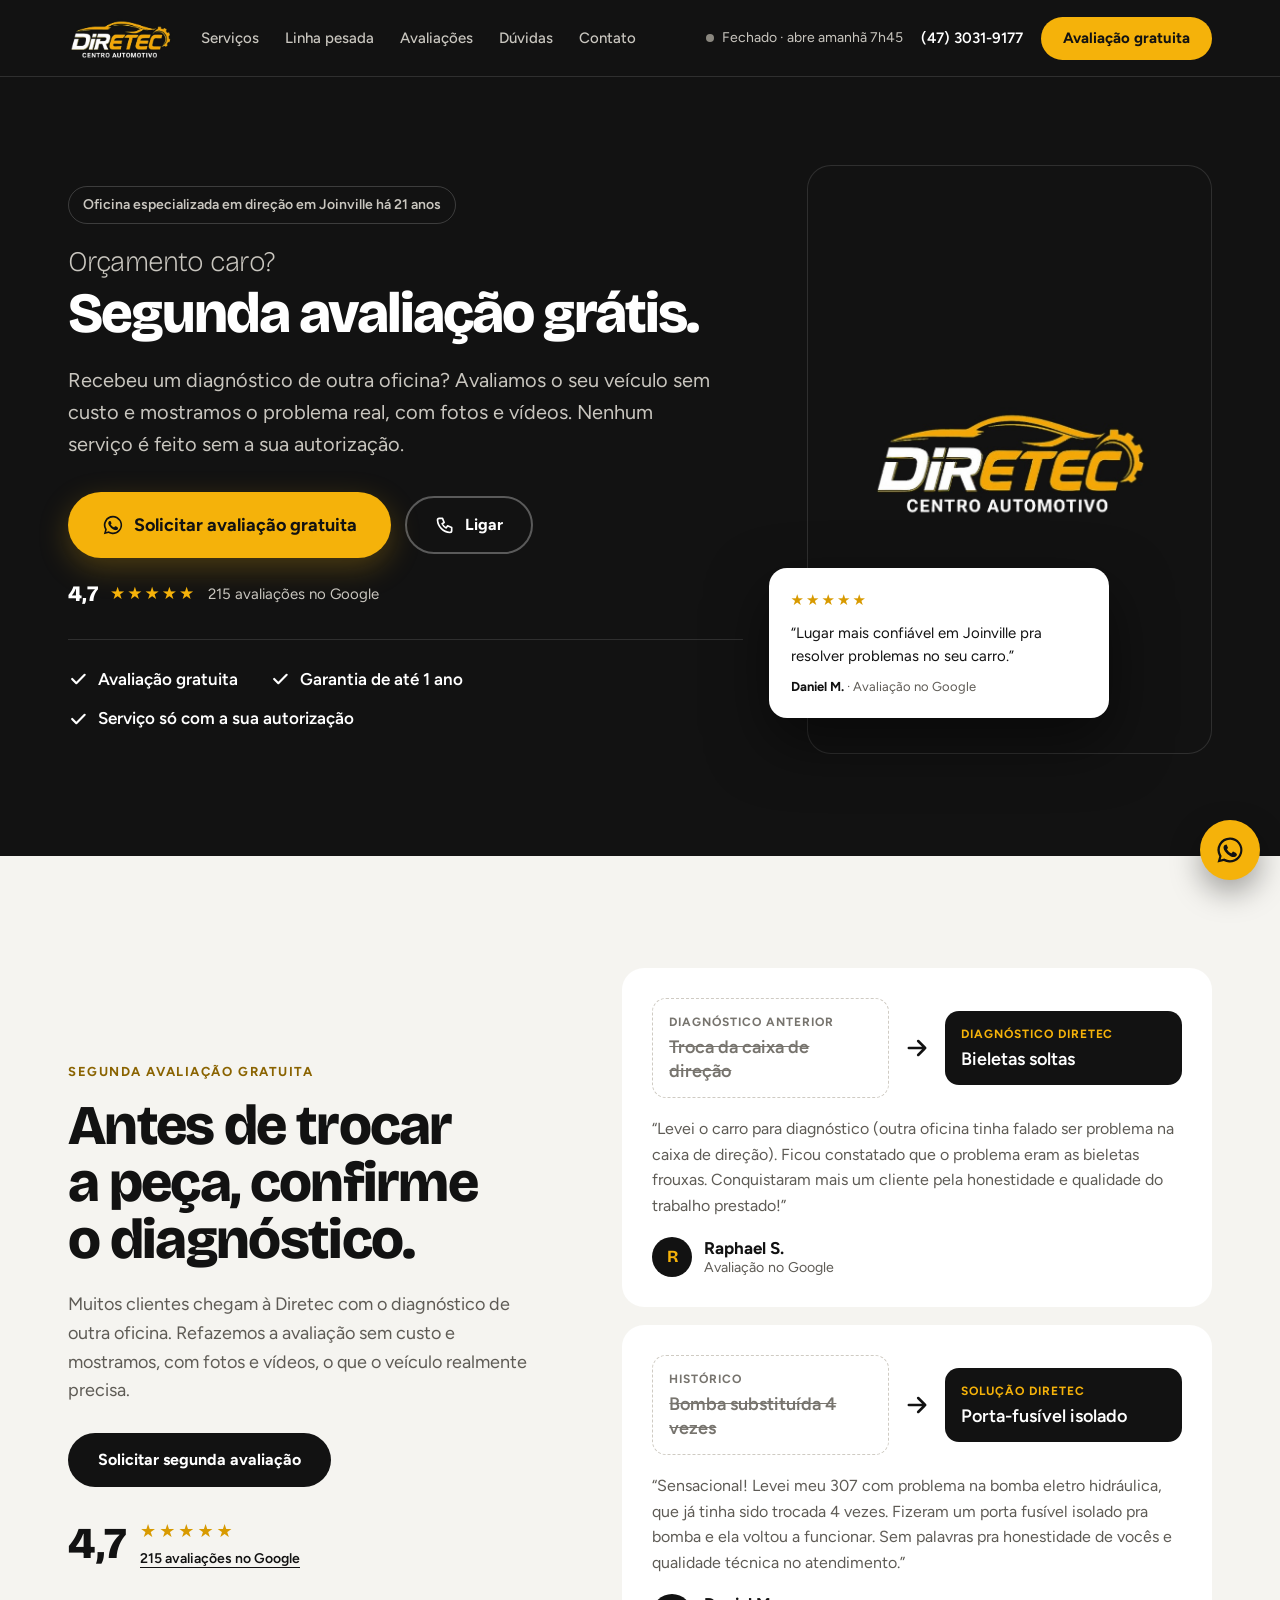
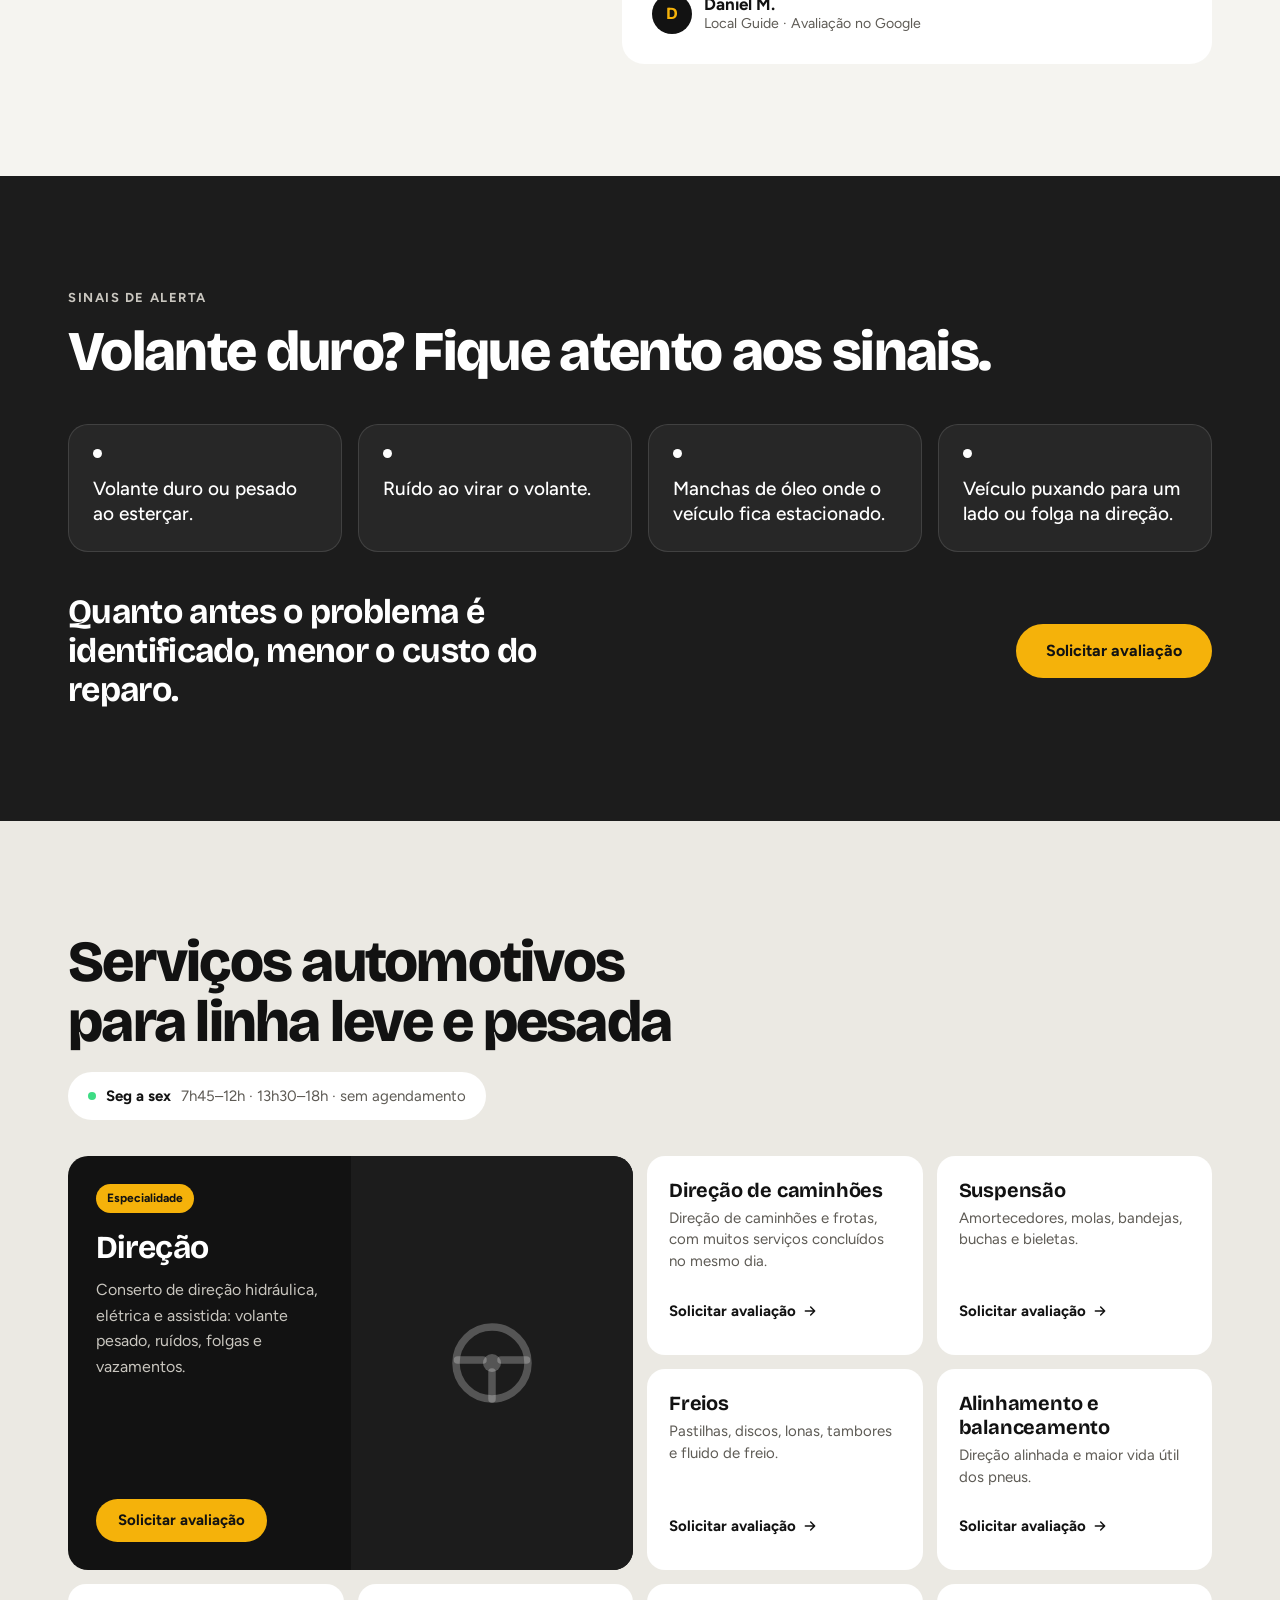
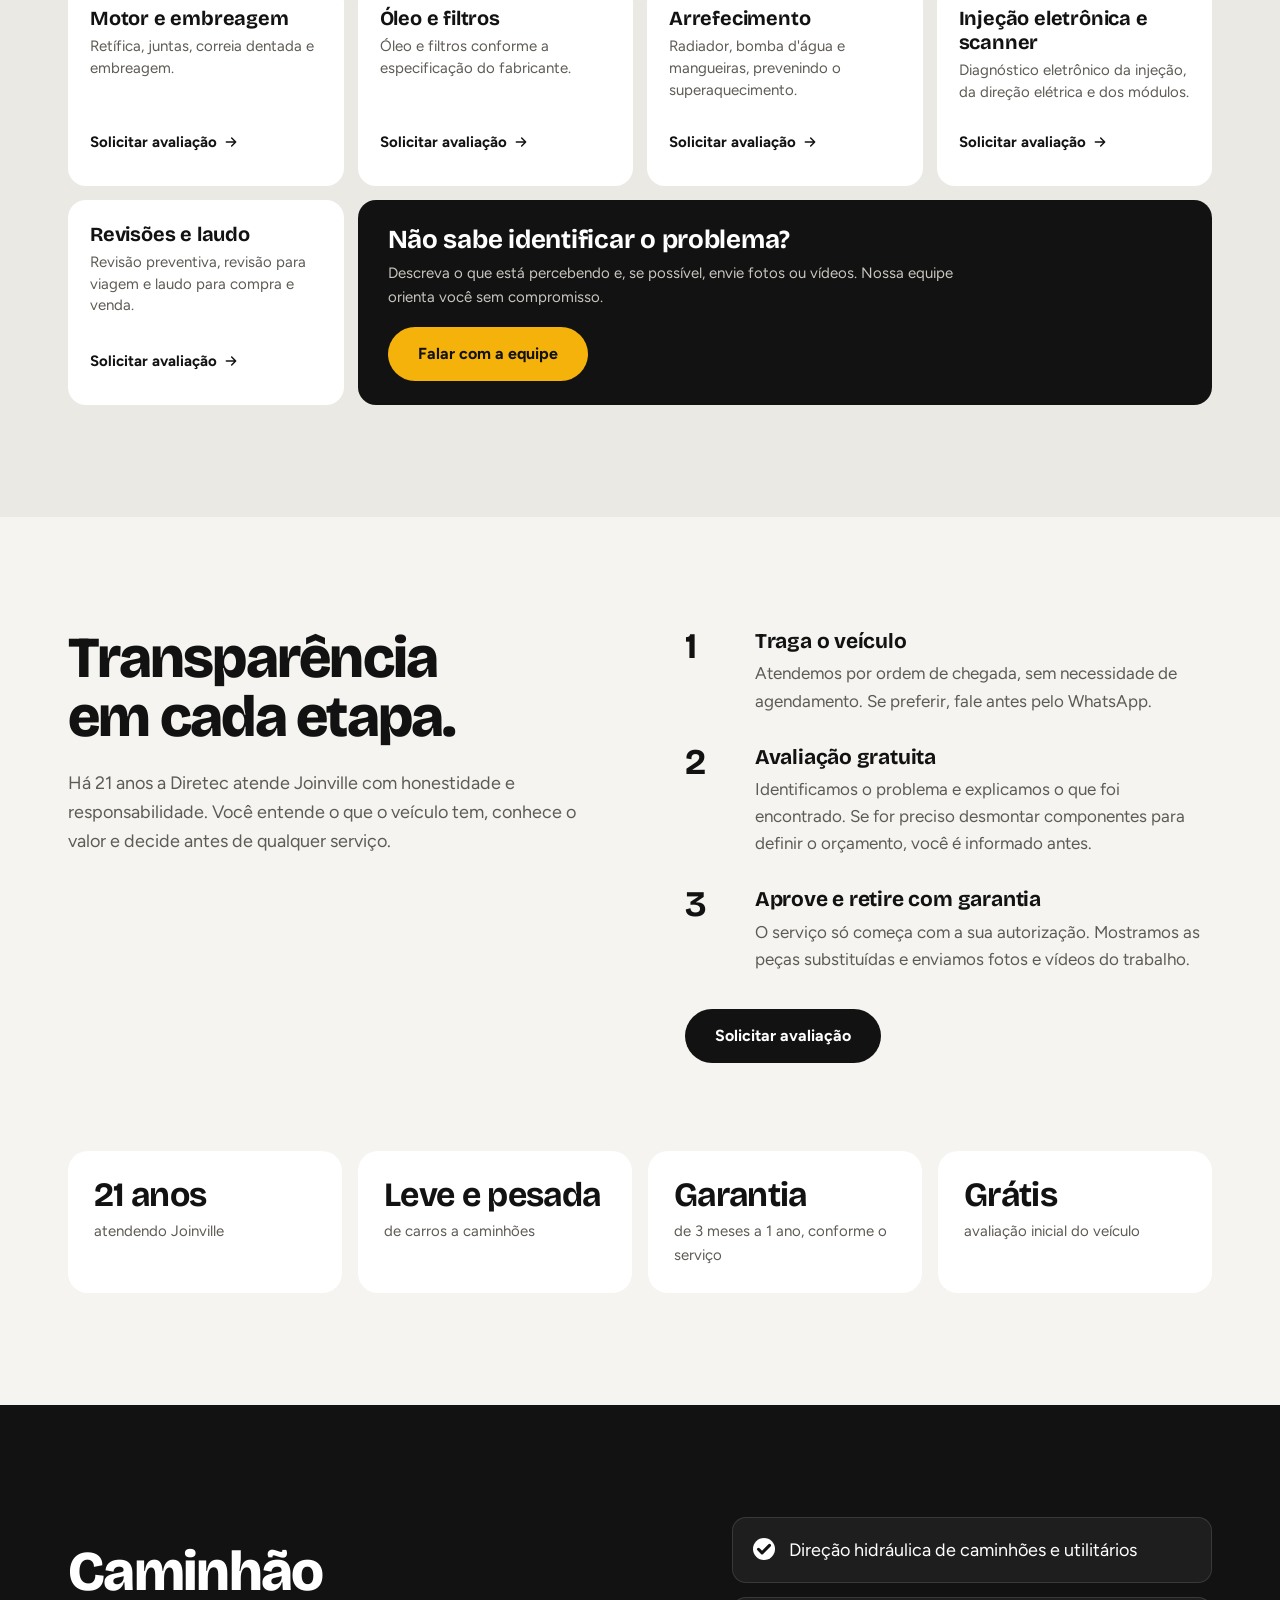
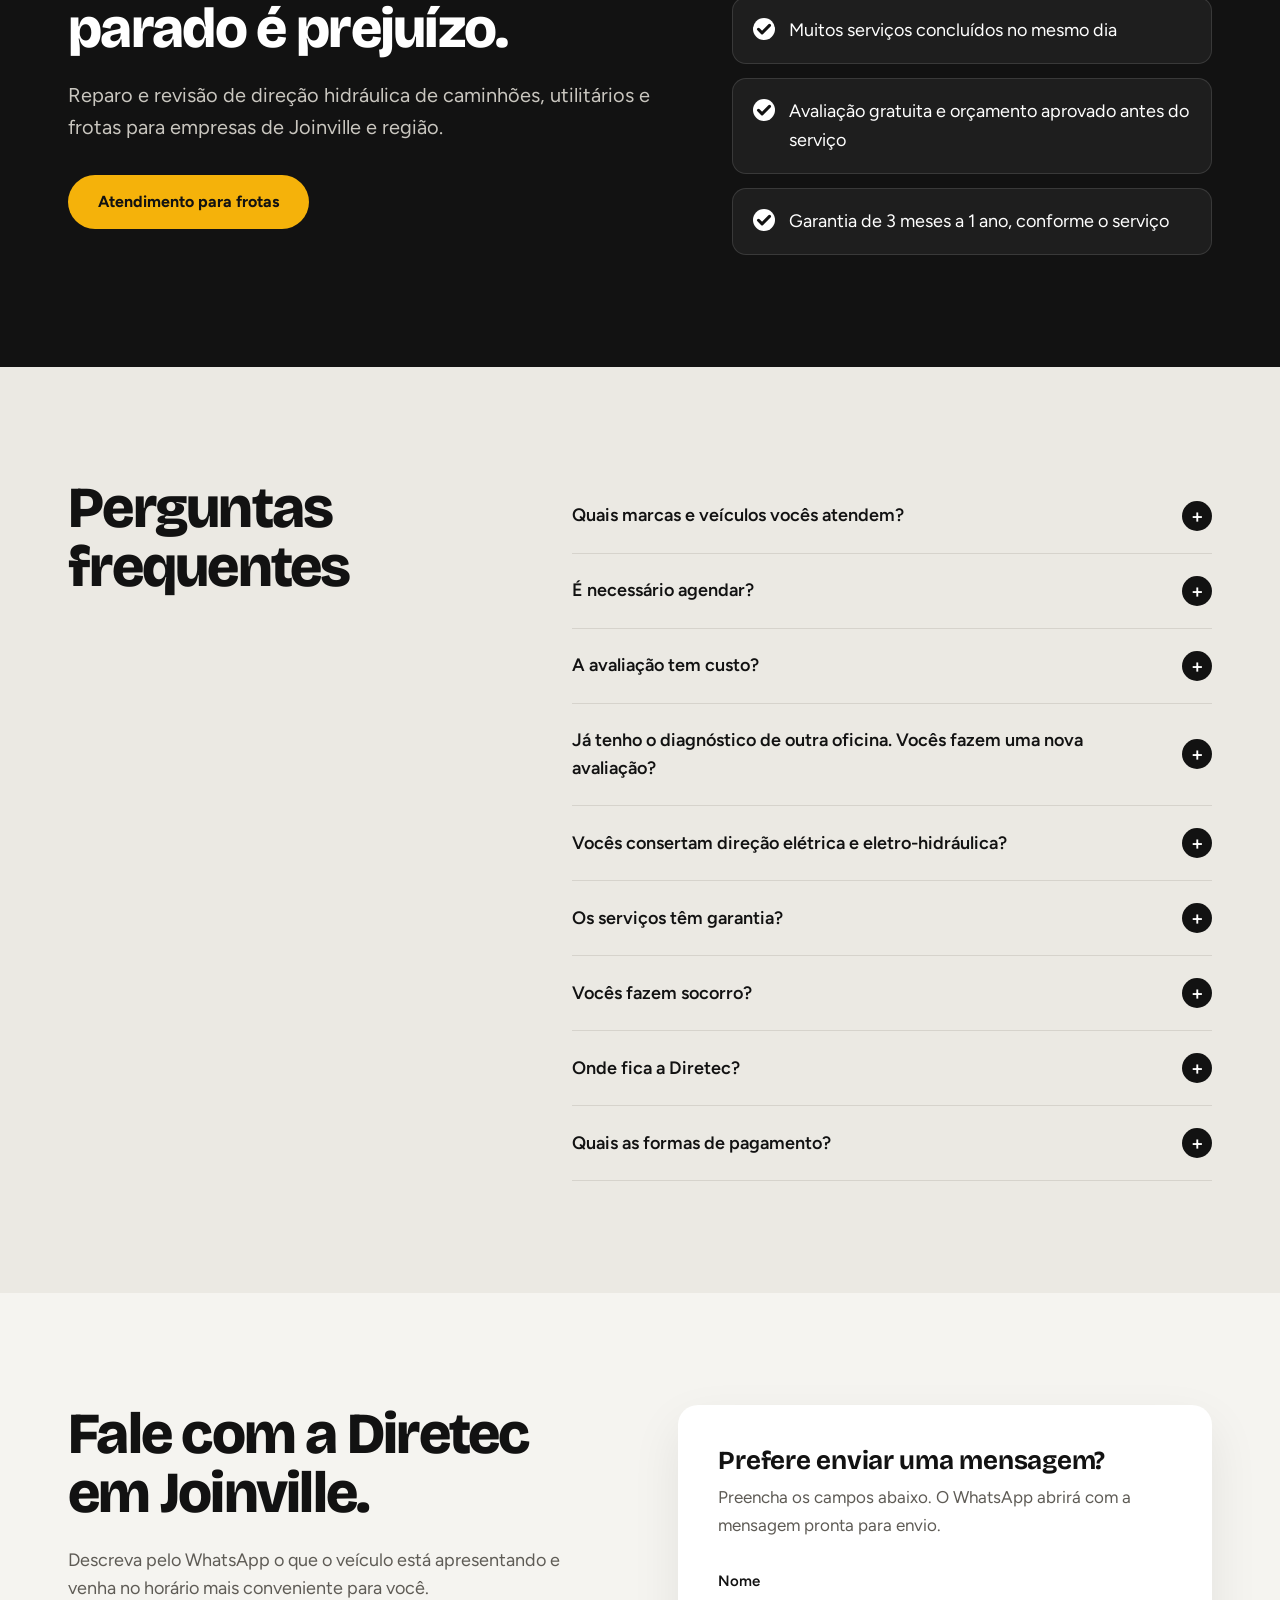
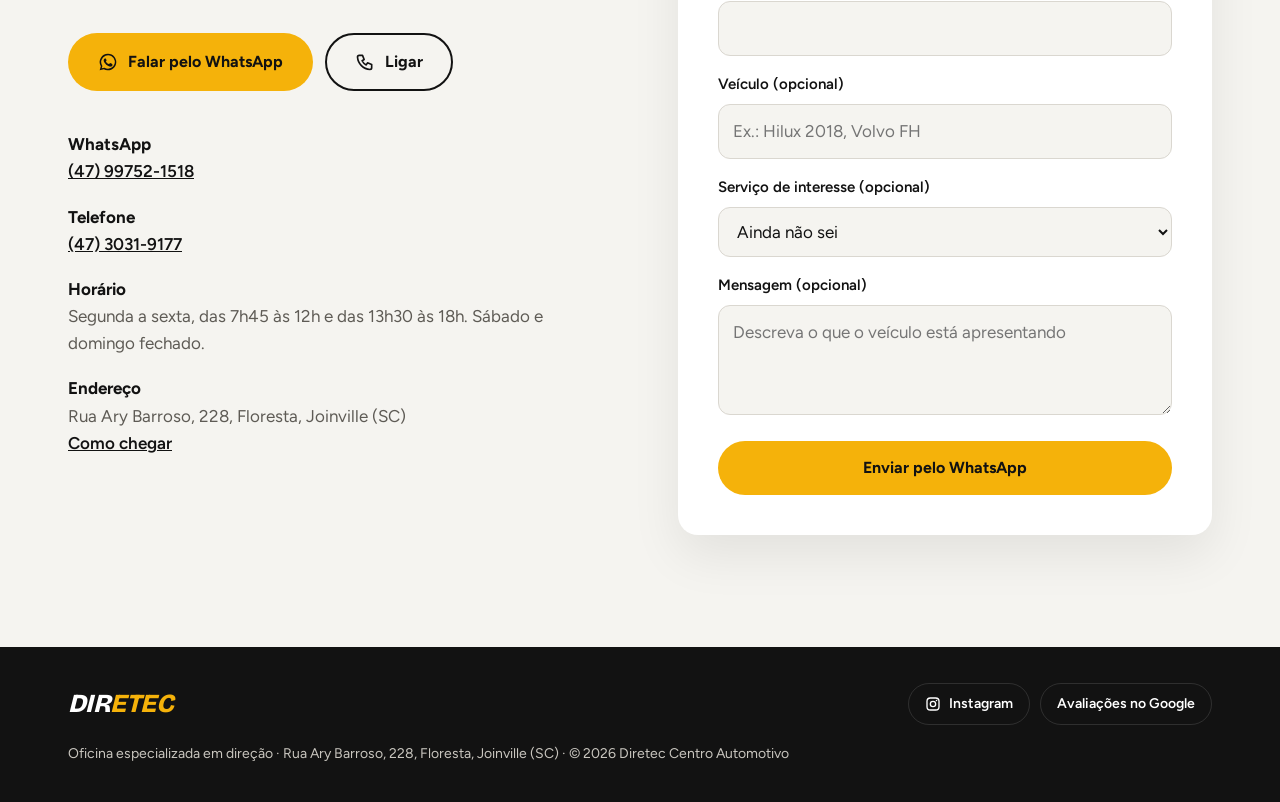
==== commit ce625ad0: "Destaca segunda avaliação gratuita, texto profissional e SEO - Topo: "Orçamento caro? Segunda avalia" ====
--- a/index.html
+++ b/index.html
@@ -3,9 +3,42 @@
 <head>
   <meta charset="utf-8">
   <meta name="viewport" content="width=device-width, initial-scale=1">
-  <title>Diretec Centro Automotivo | Especialistas em direção em Joinville</title>
-  <meta name="description" content="Há 21 anos em Joinville. Especialistas em direção hidráulica, elétrica e assistida, da linha leve à pesada. Segunda opinião e orçamento grátis, garantia de até 1 ano.">
+  <title>Direção Hidráulica e Elétrica em Joinville | Diretec</title>
+  <meta name="description" content="Oficina em Joinville especializada em direção hidráulica e elétrica há 21 anos. Segunda avaliação gratuita, linha leve e pesada e garantia de até 1 ano.">
   <meta name="theme-color" content="#121212">
+  <link rel="canonical" href="https://diretec.netlify.app/">
+  <meta property="og:type" content="website">
+  <meta property="og:locale" content="pt_BR">
+  <meta property="og:site_name" content="Diretec Centro Automotivo">
+  <meta property="og:title" content="Direção hidráulica e elétrica em Joinville | Diretec">
+  <meta property="og:description" content="Oficina especializada em direção há 21 anos em Joinville. Segunda avaliação gratuita e garantia de até 1 ano.">
+  <meta property="og:url" content="https://diretec.netlify.app/">
+  <meta property="og:image" content="https://diretec.netlify.app/logo.jpg">
+  <script type="application/ld+json">
+  {
+    "@context": "https://schema.org",
+    "@type": "AutoRepair",
+    "name": "Diretec Centro Automotivo",
+    "description": "Oficina em Joinville especializada em direção hidráulica, elétrica e assistida, da linha leve à pesada. Também realiza suspensão, freios, motor, embreagem, arrefecimento, injeção eletrônica e revisões.",
+    "url": "https://diretec.netlify.app/",
+    "image": "https://diretec.netlify.app/logo.jpg",
+    "telephone": "+55-47-3031-9177",
+    "address": {
+      "@type": "PostalAddress",
+      "streetAddress": "Rua Ary Barroso, 228",
+      "addressLocality": "Joinville",
+      "addressRegion": "SC",
+      "addressCountry": "BR"
+    },
+    "areaServed": "Joinville e região",
+    "openingHoursSpecification": [
+      { "@type": "OpeningHoursSpecification", "dayOfWeek": ["Monday", "Tuesday", "Wednesday", "Thursday", "Friday"], "opens": "07:45", "closes": "12:00" },
+      { "@type": "OpeningHoursSpecification", "dayOfWeek": ["Monday", "Tuesday", "Wednesday", "Thursday", "Friday"], "opens": "13:30", "closes": "18:00" }
+    ],
+    "paymentAccepted": "Pix, dinheiro, cartão de débito, cartão de crédito",
+    "sameAs": ["https://www.instagram.com/diretec_centro_automotivo/"]
+  }
+  </script>
   <link rel="icon" href="data:image/svg+xml,%3Csvg xmlns='http://www.w3.org/2000/svg' viewBox='0 0 32 32'%3E%3Crect width='32' height='32' rx='16' fill='%23121212'/%3E%3Ccircle cx='16' cy='16' r='10' fill='none' stroke='%23F5B20A' stroke-width='3'/%3E%3Ccircle cx='16' cy='16' r='3' fill='%23F5B20A'/%3E%3Cpath d='M6 15h7M19 15h7M16 19v7' stroke='%23F5B20A' stroke-width='3'/%3E%3C/svg%3E">
   <link rel="preconnect" href="https://fonts.googleapis.com">
   <link rel="preconnect" href="https://fonts.gstatic.com" crossorigin>
@@ -42,7 +75,7 @@
     <div class="header-acoes">
       <span class="status" data-status><span class="status-ponto"></span><span><span data-status-texto>Seg a sex</span><span class="status-detalhe" data-status-detalhe>, 7h45 às 18h</span></span></span>
       <a class="header-tel" data-link="tel" href="#contato">(47) 3031-9177</a>
-      <a class="btn btn-amarelo btn-sm" data-wa="Olá! Vim pelo site e gostaria de um orçamento." href="#contato">Orçamento no WhatsApp</a>
+      <a class="btn btn-amarelo btn-sm" data-wa="Olá! Vim pelo site e gostaria de solicitar uma avaliação gratuita do meu veículo." href="#contato">Avaliação gratuita</a>
       <button class="menu-btn" id="menuBtn" aria-controls="nav" aria-expanded="false" aria-label="Abrir menu"><span></span><span></span><span></span></button>
     </div>
   </div>
@@ -53,14 +86,14 @@
   <section class="hero escuro">
     <div class="wrap hero-in">
       <div class="hero-texto">
-        <span class="pill-tag">Especialistas em direção · Joinville há 21 anos</span>
-        <h1>Volante duro? A gente resolve.</h1>
-        <p class="lead">Direção hidráulica, elétrica e assistida, de carros a caminhões. <span class="so-pc">Você vê o problema, sabe o preço e só então decide.</span><span class="so-cel">Orçamento grátis.</span></p>
+        <span class="pill-tag">Oficina especializada em direção em Joinville há 21 anos</span>
+        <h1><span class="linha linha-pergunta">Orçamento caro?</span> <span class="linha linha-resposta">Segunda avaliação grátis.</span></h1>
+        <p class="lead"><span class="so-pc">Recebeu um diagnóstico de outra oficina? Avaliamos o seu veículo sem custo e mostramos o problema real, com fotos e vídeos. Nenhum serviço é feito sem a sua autorização.</span><span class="so-cel">Avaliamos o seu veículo sem custo e mostramos o problema real antes de qualquer serviço.</span></p>
 
         <div class="hero-botoes">
-          <a class="btn btn-amarelo btn-grande" data-wa="Olá! Vim pelo site e gostaria de um orçamento." href="#contato">
+          <a class="btn btn-amarelo btn-grande" data-wa="Olá! Vim pelo site e gostaria de solicitar uma avaliação gratuita do meu veículo." href="#contato">
             <svg aria-hidden="true"><use href="#i-wa"/></svg>
-            Pedir orçamento sem compromisso !
+            Solicitar avaliação gratuita
           </a>
           <a class="btn btn-contorno-claro" data-link="tel" href="#contato">
             <svg aria-hidden="true"><use href="#i-tel"/></svg>
@@ -75,9 +108,9 @@
         </a>
 
         <ul class="selos">
-          <li class="so-pc"><svg aria-hidden="true"><use href="#i-check"/></svg>Orçamento sem compromisso</li>
+          <li class="so-pc"><svg aria-hidden="true"><use href="#i-check"/></svg>Avaliação gratuita</li>
           <li><svg aria-hidden="true"><use href="#i-check"/></svg>Garantia de até 1 ano</li>
-          <li><svg aria-hidden="true"><use href="#i-check"/></svg><span class="so-pc">Sem agendar</span><span class="so-cel">Pode vir sem agendar</span></li>
+          <li><svg aria-hidden="true"><use href="#i-check"/></svg>Serviço só com a sua autorização</li>
         </ul>
       </div>
 
@@ -99,10 +132,10 @@
   <section class="secao claro" id="avaliacoes">
     <div class="wrap confianca">
       <div class="confianca-texto">
-        <p class="sobretitulo">Segunda Avaliação grátis</p>
-        <h2 class="titulo-grande">Já te deram um orçamento caro? Traga antes de trocar a peça.</h2>
-        <p class="texto">Muita gente chega aqui com o diagnóstico de outra oficina. A gente refaz a avaliação de graça e mostra o que o veículo tem de verdade, com foto e vídeo.</p>
-        <a class="btn btn-escuro" data-wa="Olá! Já tenho um orçamento de outra oficina e gostaria de uma segunda opinião." href="#contato">Quero uma segunda avaliação</a>
+        <p class="sobretitulo">Segunda avaliação gratuita</p>
+        <h2 class="titulo-grande">Antes de trocar a peça, confirme o diagnóstico.</h2>
+        <p class="texto">Muitos clientes chegam à Diretec com o diagnóstico de outra oficina. Refazemos a avaliação sem custo e mostramos, com fotos e vídeos, o que o veículo realmente precisa.</p>
+        <a class="btn btn-escuro" data-wa="Olá! Recebi o diagnóstico de outra oficina e gostaria de uma segunda avaliação." href="#contato">Solicitar segunda avaliação</a>
         <div class="nota-google">
           <strong>4,7</strong>
           <div>
@@ -115,18 +148,18 @@
       <div class="casos">
         <figure class="caso">
           <div class="caso-antes-depois">
-            <div class="caso-antes"><span>Outra oficina disse</span><s>Trocar a caixa de direção</s></div>
+            <div class="caso-antes"><span>Diagnóstico anterior</span><s>Troca da caixa de direção</s></div>
             <svg class="caso-seta" aria-hidden="true"><use href="#i-seta"/></svg>
-            <div class="caso-depois"><span>A Diretec achou</span><b>Bieletas frouxas</b></div>
+            <div class="caso-depois"><span>Diagnóstico Diretec</span><b>Bieletas soltas</b></div>
           </div>
           <blockquote>“Levei o carro para diagnóstico (outra oficina tinha falado ser problema na caixa de direção). Ficou constatado que o problema eram as bieletas frouxas. Conquistaram mais um cliente pela honestidade e qualidade do trabalho prestado!”</blockquote>
           <figcaption><span class="avatar">R</span><span><strong>Raphael S.</strong><small>Avaliação no Google</small></span></figcaption>
         </figure>
         <figure class="caso">
           <div class="caso-antes-depois">
-            <div class="caso-antes"><span>Antes</span><s>Bomba trocada 4 vezes</s></div>
+            <div class="caso-antes"><span>Histórico</span><s>Bomba substituída 4 vezes</s></div>
             <svg class="caso-seta" aria-hidden="true"><use href="#i-seta"/></svg>
-            <div class="caso-depois"><span>A Diretec resolveu</span><b>Porta-fusível isolado</b></div>
+            <div class="caso-depois"><span>Solução Diretec</span><b>Porta-fusível isolado</b></div>
           </div>
           <blockquote>“Sensacional! Levei meu 307 com problema na bomba eletro hidráulica, que já tinha sido trocada 4 vezes. Fizeram um porta fusível isolado pra bomba e ela voltou a funcionar. Sem palavras pra honestidade de vocês e qualidade técnica no atendimento.”</blockquote>
           <figcaption><span class="avatar">D</span><span><strong>Daniel M.</strong><small>Local Guide · Avaliação no Google</small></span></figcaption>
@@ -139,16 +172,16 @@
   <section class="secao escuro-2" id="sinais">
     <div class="wrap">
       <p class="sobretitulo sobretitulo-claro">Sinais de alerta</p>
-      <h2>O volante está avisando?</h2>
+      <h2>Volante duro? Fique atento aos sinais.</h2>
       <div class="sinais">
-        <div class="sinal"><span class="ponto"></span><p>Ficou duro ou pesado para virar.</p></div>
-        <div class="sinal"><span class="ponto"></span><p>Faz barulho quando você vira.</p></div>
-        <div class="sinal"><span class="ponto"></span><p>Tem mancha de óleo na garagem.</p></div>
-        <div class="sinal"><span class="ponto"></span><p>Puxa para um lado ou tem folga.</p></div>
+        <div class="sinal"><span class="ponto"></span><p>Volante duro ou pesado ao esterçar.</p></div>
+        <div class="sinal"><span class="ponto"></span><p>Ruído ao virar o volante.</p></div>
+        <div class="sinal"><span class="ponto"></span><p>Manchas de óleo onde o veículo fica estacionado.</p></div>
+        <div class="sinal"><span class="ponto"></span><p>Veículo puxando para um lado ou folga na direção.</p></div>
       </div>
       <div class="sinais-rodape">
-        <p class="frase-destaque">Quanto antes avaliar, mais barato fica o conserto.</p>
-        <a class="btn btn-amarelo" data-wa="Olá! Meu veículo está com um problema na direção e gostaria de uma avaliação." href="#contato">Quero uma avaliação</a>
+        <p class="frase-destaque">Quanto antes o problema é identificado, menor o custo do reparo.</p>
+        <a class="btn btn-amarelo" data-wa="Olá! Notei um problema na direção do meu veículo e gostaria de uma avaliação." href="#contato">Solicitar avaliação</a>
       </div>
     </div>
   </section>
@@ -157,8 +190,8 @@
   <section class="secao claro-2" id="servicos">
     <div class="wrap">
       <div class="servicos-topo">
-        <h2 class="titulo-grande">O que o seu veículo precisa?</h2>
-        <div class="horario-chip"><span class="status-ponto"></span><b>Seg a sex</b><span>7h45–12h · 13h30–18h · sem agendar</span></div>
+        <h2 class="titulo-grande">Serviços automotivos para linha leve e pesada</h2>
+        <div class="horario-chip"><span class="status-ponto"></span><b>Seg a sex</b><span>7h45–12h · 13h30–18h · sem agendamento</span></div>
       </div>
 
       <div class="servicos">
@@ -166,8 +199,8 @@
           <div class="servico-destaque-texto">
             <span class="selo-novo">Especialidade</span>
             <h3>Direção</h3>
-            <p>Hidráulica, elétrica e assistida. Volante duro, barulho, folga e vazamento.</p>
-            <a class="btn btn-amarelo btn-sm" data-wa="Olá! Gostaria de um orçamento para a direção do meu veículo." href="#contato">Pedir orçamento</a>
+            <p>Conserto de direção hidráulica, elétrica e assistida: volante pesado, ruídos, folgas e vazamentos.</p>
+            <a class="btn btn-amarelo btn-sm" data-wa="Olá! Gostaria de uma avaliação de a direção do meu veículo." href="#contato">Solicitar avaliação</a>
           </div>
           <!-- Coloque fotos/direcao.jpg e ela aparece aqui sozinha -->
           <div class="servico-destaque-foto" data-foto="direcao">
@@ -176,56 +209,56 @@
         </article>
 
         <article class="servico">
-          <h3>Linha pesada</h3>
-          <p>Direção de caminhões e frotas, muitos prontos no mesmo dia.</p>
-          <a data-wa="Olá! Gostaria de um orçamento para caminhão / veículo de frota." href="#contato">Pedir orçamento <svg aria-hidden="true"><use href="#i-seta"/></svg></a>
+          <h3>Direção de caminhões</h3>
+          <p>Direção de caminhões e frotas, com muitos serviços concluídos no mesmo dia.</p>
+          <a data-wa="Olá! Gostaria de uma avaliação de caminhão / veículo de frota." href="#contato">Solicitar avaliação <svg aria-hidden="true"><use href="#i-seta"/></svg></a>
         </article>
         <article class="servico">
           <h3>Suspensão</h3>
           <p>Amortecedores, molas, bandejas, buchas e bieletas.</p>
-          <a data-wa="Olá! Gostaria de um orçamento para a suspensão." href="#contato">Pedir orçamento <svg aria-hidden="true"><use href="#i-seta"/></svg></a>
+          <a data-wa="Olá! Gostaria de uma avaliação de a suspensão." href="#contato">Solicitar avaliação <svg aria-hidden="true"><use href="#i-seta"/></svg></a>
         </article>
         <article class="servico">
           <h3>Freios</h3>
-          <p>Pastilhas, discos, lonas, tambores e fluido.</p>
-          <a data-wa="Olá! Gostaria de um orçamento para os freios." href="#contato">Pedir orçamento <svg aria-hidden="true"><use href="#i-seta"/></svg></a>
+          <p>Pastilhas, discos, lonas, tambores e fluido de freio.</p>
+          <a data-wa="Olá! Gostaria de uma avaliação de os freios." href="#contato">Solicitar avaliação <svg aria-hidden="true"><use href="#i-seta"/></svg></a>
         </article>
         <article class="servico">
           <h3>Alinhamento e balanceamento</h3>
-          <p>Volante no centro e pneus durando mais.</p>
-          <a data-wa="Olá! Gostaria de fazer alinhamento e balanceamento." href="#contato">Pedir orçamento <svg aria-hidden="true"><use href="#i-seta"/></svg></a>
+          <p>Direção alinhada e maior vida útil dos pneus.</p>
+          <a data-wa="Olá! Gostaria de fazer alinhamento e balanceamento." href="#contato">Solicitar avaliação <svg aria-hidden="true"><use href="#i-seta"/></svg></a>
         </article>
         <article class="servico">
           <h3>Motor e embreagem</h3>
-          <p>Retífica, junta, correia dentada, embreagem patinando.</p>
-          <a data-wa="Olá! Gostaria de um orçamento para motor/embreagem." href="#contato">Pedir orçamento <svg aria-hidden="true"><use href="#i-seta"/></svg></a>
+          <p>Retífica, juntas, correia dentada e embreagem.</p>
+          <a data-wa="Olá! Gostaria de uma avaliação de motor/embreagem." href="#contato">Solicitar avaliação <svg aria-hidden="true"><use href="#i-seta"/></svg></a>
         </article>
         <article class="servico">
           <h3>Óleo e filtros</h3>
-          <p>Óleo certo para o motor e filtros de óleo, ar e combustível.</p>
-          <a data-wa="Olá! Gostaria de fazer a troca de óleo e filtros." href="#contato">Pedir orçamento <svg aria-hidden="true"><use href="#i-seta"/></svg></a>
+          <p>Óleo e filtros conforme a especificação do fabricante.</p>
+          <a data-wa="Olá! Gostaria de fazer a troca de óleo e filtros." href="#contato">Solicitar avaliação <svg aria-hidden="true"><use href="#i-seta"/></svg></a>
         </article>
         <article class="servico">
           <h3>Arrefecimento</h3>
-          <p>Radiador, bomba d'água e mangueiras. Evita superaquecimento.</p>
-          <a data-wa="Olá! Gostaria de um orçamento para o sistema de arrefecimento." href="#contato">Pedir orçamento <svg aria-hidden="true"><use href="#i-seta"/></svg></a>
-        </article>
-        <article class="servico">
-          <h3>Injeção e scanner</h3>
+          <p>Radiador, bomba d'água e mangueiras, prevenindo o superaquecimento.</p>
+          <a data-wa="Olá! Gostaria de uma avaliação de o sistema de arrefecimento." href="#contato">Solicitar avaliação <svg aria-hidden="true"><use href="#i-seta"/></svg></a>
+        </article>
+        <article class="servico">
+          <h3>Injeção eletrônica e scanner</h3>
           <p>Diagnóstico eletrônico da injeção, da direção elétrica e dos módulos.</p>
-          <a data-wa="Olá! Gostaria de agendar um diagnóstico eletrônico." href="#contato">Pedir orçamento <svg aria-hidden="true"><use href="#i-seta"/></svg></a>
+          <a data-wa="Olá! Gostaria de agendar um diagnóstico eletrônico." href="#contato">Solicitar avaliação <svg aria-hidden="true"><use href="#i-seta"/></svg></a>
         </article>
         <article class="servico">
           <h3>Revisões e laudo</h3>
-          <p>Preventiva, para viagem e laudo de compra e venda.</p>
-          <a data-wa="Olá! Gostaria de agendar uma revisão / laudo." href="#contato">Pedir orçamento <svg aria-hidden="true"><use href="#i-seta"/></svg></a>
+          <p>Revisão preventiva, revisão para viagem e laudo para compra e venda.</p>
+          <a data-wa="Olá! Gostaria de agendar uma revisão / laudo." href="#contato">Solicitar avaliação <svg aria-hidden="true"><use href="#i-seta"/></svg></a>
         </article>
         <article class="servico-ajuda">
           <div>
-            <h3>Não sabe o que o carro tem?</h3>
-            <p>Conte o que está sentindo e mande foto ou vídeo. A gente orienta sem compromisso.</p>
-          </div>
-          <a class="btn btn-amarelo" data-wa="Olá! Meu veículo está com um problema e não sei o que é. Podem me ajudar?" href="#contato">Falar com a equipe</a>
+            <h3>Não sabe identificar o problema?</h3>
+            <p>Descreva o que está percebendo e, se possível, envie fotos ou vídeos. Nossa equipe orienta você sem compromisso.</p>
+          </div>
+          <a class="btn btn-amarelo" data-wa="Olá! Meu veículo está apresentando um problema e gostaria de orientação." href="#contato">Falar com a equipe</a>
         </article>
       </div>
     </div>
@@ -236,25 +269,25 @@
     <div class="wrap">
       <div class="como">
         <div>
-          <h2 class="titulo-grande">Você traz. A gente explica tudo.</h2>
-          <p class="texto">Há 21 anos a Diretec atende Joinville com honestidade, respeito e compromisso. Você entende o que o veículo tem, sabe quanto vai custar e decide antes de qualquer serviço.</p>
+          <h2 class="titulo-grande">Transparência em cada etapa.</h2>
+          <p class="texto">Há 21 anos a Diretec atende Joinville com honestidade e responsabilidade. Você entende o que o veículo tem, conhece o valor e decide antes de qualquer serviço.</p>
         </div>
         <div>
           <ol class="passos">
             <li>
               <h3>Traga o veículo</h3>
-              <p>Pode vir direto, sem agendar, ou chamar no WhatsApp antes.</p>
+              <p>Atendemos por ordem de chegada, sem necessidade de agendamento. Se preferir, fale antes pelo WhatsApp.</p>
             </li>
             <li>
-              <h3>Receba o orçamento</h3>
-              <p>Diagnóstico e orçamento grátis. O serviço só começa com a sua aprovação.</p>
+              <h3>Avaliação gratuita</h3>
+              <p>Identificamos o problema e explicamos o que foi encontrado. Se for preciso desmontar componentes para definir o orçamento, você é informado antes.</p>
             </li>
             <li>
-              <h3>Retire com garantia</h3>
-              <p>Mostramos as peças trocadas e mandamos fotos e vídeos do serviço.</p>
+              <h3>Aprove e retire com garantia</h3>
+              <p>O serviço só começa com a sua autorização. Mostramos as peças substituídas e enviamos fotos e vídeos do trabalho.</p>
             </li>
           </ol>
-          <a class="btn btn-escuro" data-wa="Olá! Vim pelo site e gostaria de um orçamento." href="#contato">Quero um orçamento</a>
+          <a class="btn btn-escuro" data-wa="Olá! Vim pelo site e gostaria de solicitar uma avaliação gratuita do meu veículo." href="#contato">Solicitar avaliação</a>
         </div>
       </div>
 
@@ -262,7 +295,7 @@
         <div class="numero"><strong>21 anos</strong><span>atendendo Joinville</span></div>
         <div class="numero"><strong>Leve e pesada</strong><span>de carros a caminhões</span></div>
         <div class="numero"><strong>Garantia</strong><span>de 3 meses a 1 ano, conforme o serviço</span></div>
-        <div class="numero"><strong>Grátis</strong><span>orçamento e diagnóstico inicial</span></div>
+        <div class="numero"><strong>Grátis</strong><span>avaliação inicial do veículo</span></div>
       </div>
     </div>
   </section>
@@ -272,13 +305,13 @@
     <div class="wrap pesada">
       <div>
         <h2>Caminhão parado é prejuízo.</h2>
-        <p class="lead">Atendemos frotistas e empresas de Joinville e região com reparo e revisão de direção da linha pesada.</p>
-        <a class="btn btn-amarelo" data-wa="Olá! Gostaria de um orçamento para caminhão / frota." href="#contato">Orçamento para frota</a>
+        <p class="lead">Reparo e revisão de direção hidráulica de caminhões, utilitários e frotas para empresas de Joinville e região.</p>
+        <a class="btn btn-amarelo" data-wa="Olá! Gostaria de atendimento para caminhão / frota." href="#contato">Atendimento para frotas</a>
       </div>
       <ul class="lista-check">
         <li>Direção hidráulica de caminhões e utilitários</li>
-        <li>Muitos serviços prontos no mesmo dia</li>
-        <li>Orçamento grátis, aprovado antes do serviço</li>
+        <li>Muitos serviços concluídos no mesmo dia</li>
+        <li>Avaliação gratuita e orçamento aprovado antes do serviço</li>
         <li>Garantia de 3 meses a 1 ano, conforme o serviço</li>
       </ul>
     </div>
@@ -288,7 +321,7 @@
   <section class="secao claro" id="galeria" hidden>
     <div class="wrap">
       <p class="sobretitulo">Nossa oficina</p>
-      <h2 class="titulo-grande">Veja onde o seu veículo fica.</h2>
+      <h2 class="titulo-grande">Conheça a nossa oficina em Joinville.</h2>
       <div class="galeria" id="galeriaGrid"></div>
     </div>
   </section>
@@ -296,35 +329,43 @@
   <!-- ===== DÚVIDAS ===== -->
   <section class="secao claro-2" id="duvidas">
     <div class="wrap duvidas">
-      <h2 class="titulo-grande">Ficou com alguma dúvida?</h2>
+      <h2 class="titulo-grande">Perguntas frequentes</h2>
       <div class="faq">
         <details>
-          <summary>Vocês atendem todas as marcas?</summary>
-          <p>Sim. Atendemos carros de passeio, SUVs, caminhonetes, utilitários, vans, importados, caminhões e frotas de empresas, de todas as marcas.</p>
-        </details>
-        <details>
-          <summary>Preciso agendar?</summary>
-          <p>Não. Pode vir direto no horário comercial. Se preferir, chame no WhatsApp antes para adiantar o atendimento.</p>
-        </details>
-        <details>
-          <summary>O orçamento é cobrado?</summary>
-          <p>Não. O orçamento é grátis e nenhum serviço começa sem a sua aprovação.</p>
-        </details>
-        <details>
-          <summary>Já tenho orçamento de outra oficina. Vocês avaliam?</summary>
-          <p>Sim. Refazemos o diagnóstico sem custo e explicamos o que o veículo realmente tem antes de qualquer troca de peça.</p>
+          <summary>Quais marcas e veículos vocês atendem?</summary>
+          <p>Atendemos veículos de todas as marcas: carros de passeio, SUVs, caminhonetes, utilitários, vans, importados, caminhões e frotas.</p>
+        </details>
+        <details>
+          <summary>É necessário agendar?</summary>
+          <p>Não. O atendimento é por ordem de chegada, em horário comercial. Se preferir, entre em contato pelo WhatsApp para agilizar.</p>
+        </details>
+        <details>
+          <summary>A avaliação tem custo?</summary>
+          <p>Não. A avaliação inicial é gratuita. Quando o reparo exige desmontar componentes para definir o orçamento, informamos antes e só seguimos com a sua autorização.</p>
+        </details>
+        <details>
+          <summary>Já tenho o diagnóstico de outra oficina. Vocês fazem uma nova avaliação?</summary>
+          <p>Sim. Refazemos a avaliação sem custo e explicamos o que o veículo realmente precisa antes de qualquer substituição de peça.</p>
+        </details>
+        <details>
+          <summary>Vocês consertam direção elétrica e eletro-hidráulica?</summary>
+          <p>Sim. Fazemos o diagnóstico eletrônico e o reparo de direção elétrica, eletro-hidráulica, hidráulica e assistida, em carros, utilitários e caminhões.</p>
         </details>
         <details>
           <summary>Os serviços têm garantia?</summary>
-          <p>Sim. A garantia vai de 3 meses a 1 ano, conforme o serviço. Ela é informada junto com o orçamento.</p>
+          <p>Sim. A garantia varia de 3 meses a 1 ano, conforme o serviço, e é informada junto com o orçamento.</p>
         </details>
         <details>
           <summary>Vocês fazem socorro?</summary>
-          <p>Sim, em horário comercial. Chame no WhatsApp ou ligue informando onde o veículo está.</p>
+          <p>Sim, em horário comercial. Entre em contato pelo WhatsApp ou telefone e informe a localização do veículo.</p>
+        </details>
+        <details>
+          <summary>Onde fica a Diretec?</summary>
+          <p>Na Rua Ary Barroso, 228, bairro Floresta, em Joinville (SC). Atendemos clientes de Joinville e região.</p>
         </details>
         <details>
           <summary>Quais as formas de pagamento?</summary>
-          <p>Pix, dinheiro, débito e crédito, com parcelamento no cartão.</p>
+          <p>Pix, dinheiro, cartão de débito e crédito, com opção de parcelamento.</p>
         </details>
       </div>
     </div>
@@ -334,15 +375,15 @@
   <section class="secao claro" id="contato">
     <div class="wrap contato">
       <div>
-        <h2 class="titulo-grande">Fale com a Diretec.</h2>
-        <p class="texto">Chame no WhatsApp, conte o que o veículo está apresentando e venha quando for melhor para você.</p>
+        <h2 class="titulo-grande">Fale com a Diretec em Joinville.</h2>
+        <p class="texto">Descreva pelo WhatsApp o que o veículo está apresentando e venha no horário mais conveniente para você.</p>
         <div class="contato-botoes">
-          <a class="btn btn-amarelo" data-wa="Olá! Vim pelo site e gostaria de um orçamento." href="#contato"><svg aria-hidden="true"><use href="#i-wa"/></svg>Chamar no WhatsApp</a>
+          <a class="btn btn-amarelo" data-wa="Olá! Vim pelo site e gostaria de solicitar uma avaliação gratuita do meu veículo." href="#contato"><svg aria-hidden="true"><use href="#i-wa"/></svg>Falar pelo WhatsApp</a>
           <a class="btn btn-contorno-escuro" data-link="tel" href="#contato"><svg aria-hidden="true"><use href="#i-tel"/></svg>Ligar</a>
         </div>
 
         <dl class="info">
-          <div><dt>WhatsApp</dt><dd><a data-wa="Olá! Vim pelo site e gostaria de um orçamento." href="#contato">(47) 99752-1518</a></dd></div>
+          <div><dt>WhatsApp</dt><dd><a data-wa="Olá! Vim pelo site e gostaria de solicitar uma avaliação gratuita do meu veículo." href="#contato">(47) 99752-1518</a></dd></div>
           <div><dt>Telefone</dt><dd><a data-link="tel" href="#contato">(47) 3031-9177</a></dd></div>
           <div><dt>Horário</dt><dd>Segunda a sexta, das 7h45 às 12h e das 13h30 às 18h. Sábado e domingo fechado.</dd></div>
           <div><dt>Endereço</dt><dd>Rua Ary Barroso, 228, Floresta, Joinville (SC)<br><a data-link="maps" href="#contato" target="_blank" rel="noopener">Como chegar</a></dd></div>
@@ -350,8 +391,8 @@
       </div>
 
       <form class="form" id="form">
-        <h3>Prefere deixar um recado?</h3>
-        <p>Preencha e o WhatsApp abre com a mensagem pronta para enviar.</p>
+        <h3>Prefere enviar uma mensagem?</h3>
+        <p>Preencha os campos abaixo. O WhatsApp abrirá com a mensagem pronta para envio.</p>
         <label for="f-nome">Nome</label>
         <input id="f-nome" type="text" autocomplete="name" required>
         <label for="f-veiculo">Veículo (opcional)</label>
@@ -360,7 +401,7 @@
         <select id="f-servico">
           <option>Ainda não sei</option>
           <option>Direção</option>
-          <option>Segunda opinião de orçamento</option>
+          <option>Segunda avaliação</option>
           <option>Linha pesada / frota</option>
           <option>Suspensão</option>
           <option>Freios</option>
@@ -372,8 +413,8 @@
           <option>Revisões e laudo</option>
         </select>
         <label for="f-msg">Mensagem (opcional)</label>
-        <textarea id="f-msg" rows="3" placeholder="Conte o que o veículo está apresentando"></textarea>
-        <button class="btn btn-amarelo" type="submit">Continuar no WhatsApp</button>
+        <textarea id="f-msg" rows="3" placeholder="Descreva o que o veículo está apresentando"></textarea>
+        <button class="btn btn-amarelo" type="submit">Enviar pelo WhatsApp</button>
       </form>
     </div>
   </section>
@@ -386,16 +427,16 @@
       <a class="pill-rede" data-link="instagram" href="#contato" target="_blank" rel="noopener"><svg aria-hidden="true"><use href="#i-insta"/></svg>Instagram</a>
       <a class="pill-rede" data-link="google" href="#contato" target="_blank" rel="noopener">Avaliações no Google</a>
     </div>
-    <p>Rua Ary Barroso, 228, Floresta, Joinville (SC) · © <span id="ano"></span> Diretec Centro Automotivo</p>
+    <p>Oficina especializada em direção · Rua Ary Barroso, 228, Floresta, Joinville (SC) · © <span id="ano"></span> Diretec Centro Automotivo</p>
   </div>
 </footer>
 
 <!-- Computador: botão redondo. Celular: barra fixa com WhatsApp e Ligar -->
-<a class="wa-flutuante" data-wa="Olá! Vim pelo site e gostaria de um orçamento." href="#contato" aria-label="Falar no WhatsApp">
+<a class="wa-flutuante" data-wa="Olá! Vim pelo site e gostaria de solicitar uma avaliação gratuita do meu veículo." href="#contato" aria-label="Falar no WhatsApp">
   <svg aria-hidden="true"><use href="#i-wa"/></svg>
 </a>
 <div class="barra-mobile">
-  <a class="btn btn-amarelo" data-wa="Olá! Vim pelo site e gostaria de um orçamento." href="#contato"><svg aria-hidden="true"><use href="#i-wa"/></svg>WhatsApp</a>
+  <a class="btn btn-amarelo" data-wa="Olá! Vim pelo site e gostaria de solicitar uma avaliação gratuita do meu veículo." href="#contato"><svg aria-hidden="true"><use href="#i-wa"/></svg>WhatsApp</a>
   <a class="btn btn-contorno-claro" data-link="tel" href="#contato"><svg aria-hidden="true"><use href="#i-tel"/></svg>Ligar</a>
 </div>
 
--- a/styles.css
+++ b/styles.css
@@ -70,7 +70,7 @@
 /* ---------- Cabeçalho ---------- */
 .header { position: sticky; top: 0; z-index: 50; background: var(--escuro); color: var(--branco); border-bottom: 1px solid var(--borda-escura); }
 .header-in { display: flex; align-items: center; gap: 28px; min-height: 76px; }
-.marca { text-decoration: none; flex: none; }
+.marca { text-decoration: none; flex: none; display: flex; align-items: center; min-height: 44px; }
 .marca img { height: 50px; width: auto; }
 .marca-texto { font: italic 800 26px/1 var(--f-titulo); letter-spacing: -.02em; color: var(--branco); }
 .marca-texto b { color: var(--amarelo); font-weight: 800; }
@@ -102,9 +102,20 @@
 
 /* ---------- Hero ---------- */
 .hero { padding-block: clamp(48px, 7vw, 88px) clamp(64px, 8vw, 104px); overflow: hidden; }
-.hero-in { display: grid; grid-template-columns: minmax(0, 1.05fr) minmax(0, .95fr); gap: clamp(32px, 5vw, 64px); align-items: center; }
+.hero-in { display: grid; grid-template-columns: minmax(0, 1.25fr) minmax(0, .75fr); gap: clamp(32px, 5vw, 64px); align-items: center; }
 .pill-tag { display: inline-block; font-size: 14px; font-weight: 600; color: var(--texto-claro); border: 1px solid rgba(255, 255, 255, .18); border-radius: 999px; padding: 7px 14px; margin-bottom: 24px; }
-.hero h1 { font-size: clamp(46px, 7vw, 86px); line-height: .98; letter-spacing: -.035em; }
+.hero h1 { font-size: clamp(40px, 4.6vw, 64px); line-height: 1; letter-spacing: -.035em; }
+/* "Orçamento caro?" (pergunta, discreta) / "Segunda avaliação" / "grátis." */
+.hero h1 .linha { display: block; }
+/* "Segunda avaliação grátis." sempre numa linha só: a fonte acompanha a largura da coluna de texto
+   (a frase ocupa ~11,5x o tamanho da fonte, por isso 8.4% da largura) */
+.hero-texto { container-type: inline-size; }
+.hero h1 .linha-resposta { white-space: nowrap; font-size: min(48px, 3.4vw); }
+@supports (font-size: 1cqi) {
+  .hero h1 { font-size: min(64px, 8.4cqi); }
+  .hero h1 .linha-resposta { font-size: 1em; }
+}
+.hero h1 .linha-pergunta { font-size: .50em; font-weight: 200; color: var(--texto-claro); letter-spacing: -.02em; margin-bottom: .3em; }
 .hero .lead { margin-top: 22px; }
 .hero-botoes { display: flex; flex-wrap: wrap; align-items: center; gap: 14px; margin-top: 32px; }
 
@@ -178,7 +189,7 @@
 .servico { background: var(--branco); border-radius: 18px; padding: 22px; display: flex; flex-direction: column; gap: 6px; min-height: 160px; }
 .servico h3 { font-size: 20px; }
 .servico p { font-size: 15px; line-height: 1.45; color: var(--texto-suave); margin-bottom: 10px; }
-.servico a { margin-top: auto; display: inline-flex; align-items: center; gap: 6px; font-weight: 700; font-size: 15px; text-decoration: none; }
+.servico a { margin-top: auto; align-self: flex-start; display: inline-flex; align-items: center; gap: 6px; min-height: 44px; font-weight: 700; font-size: 15px; text-decoration: none; } /* 44px: área de toque confortável no celular */
 .servico a svg { width: 16px; height: 16px; transition: transform .15s ease; }
 .servico a:hover { text-decoration: underline; text-underline-offset: 4px; }
 .servico a:hover svg { transform: translateX(3px); }
@@ -196,7 +207,7 @@
 
 .servico-ajuda { grid-column: span 3; background: var(--escuro); color: var(--branco); border-radius: 18px; padding: 24px 30px; display: flex; flex-wrap: wrap; align-items: center; justify-content: space-between; gap: 18px 24px; }
 .servico-ajuda h3 { font-size: 26px; }
-.servico-ajuda p { color: var(--texto-claro); font-size: 15px; margin-top: 6px; }
+.servico-ajuda p { color: var(--texto-claro); font-size: 15px; margin-top: 6px; max-width: 60ch; }
 
 /* ---------- Como funciona ---------- */
 .como { display: grid; grid-template-columns: 1fr 1fr; gap: clamp(40px, 7vw, 100px); align-items: start; }
@@ -316,7 +327,9 @@
   .hero-logo { width: min(60%, 260px); }
   .hero-depo { display: none; }
   .pill-tag, .hero-botoes { display: none; }
-  .hero h1 { font-size: clamp(40px, 11.5vw, 56px); }
+  .hero h1 { font-size: clamp(32px, 10.2vw, 56px); }
+  .hero h1 .linha-resposta { font-size: min(56px, calc((100vw - 40px) / 11.8)); }
+  @supports (font-size: 1cqi) { .hero h1 { font-size: min(56px, 8.4cqi); } .hero h1 .linha-resposta { font-size: 1em; } }
   .hero .lead { margin-top: 14px; font-size: 17px; }
   .prova { margin-top: 18px; }
   .prova-nota { font-size: 20px; }
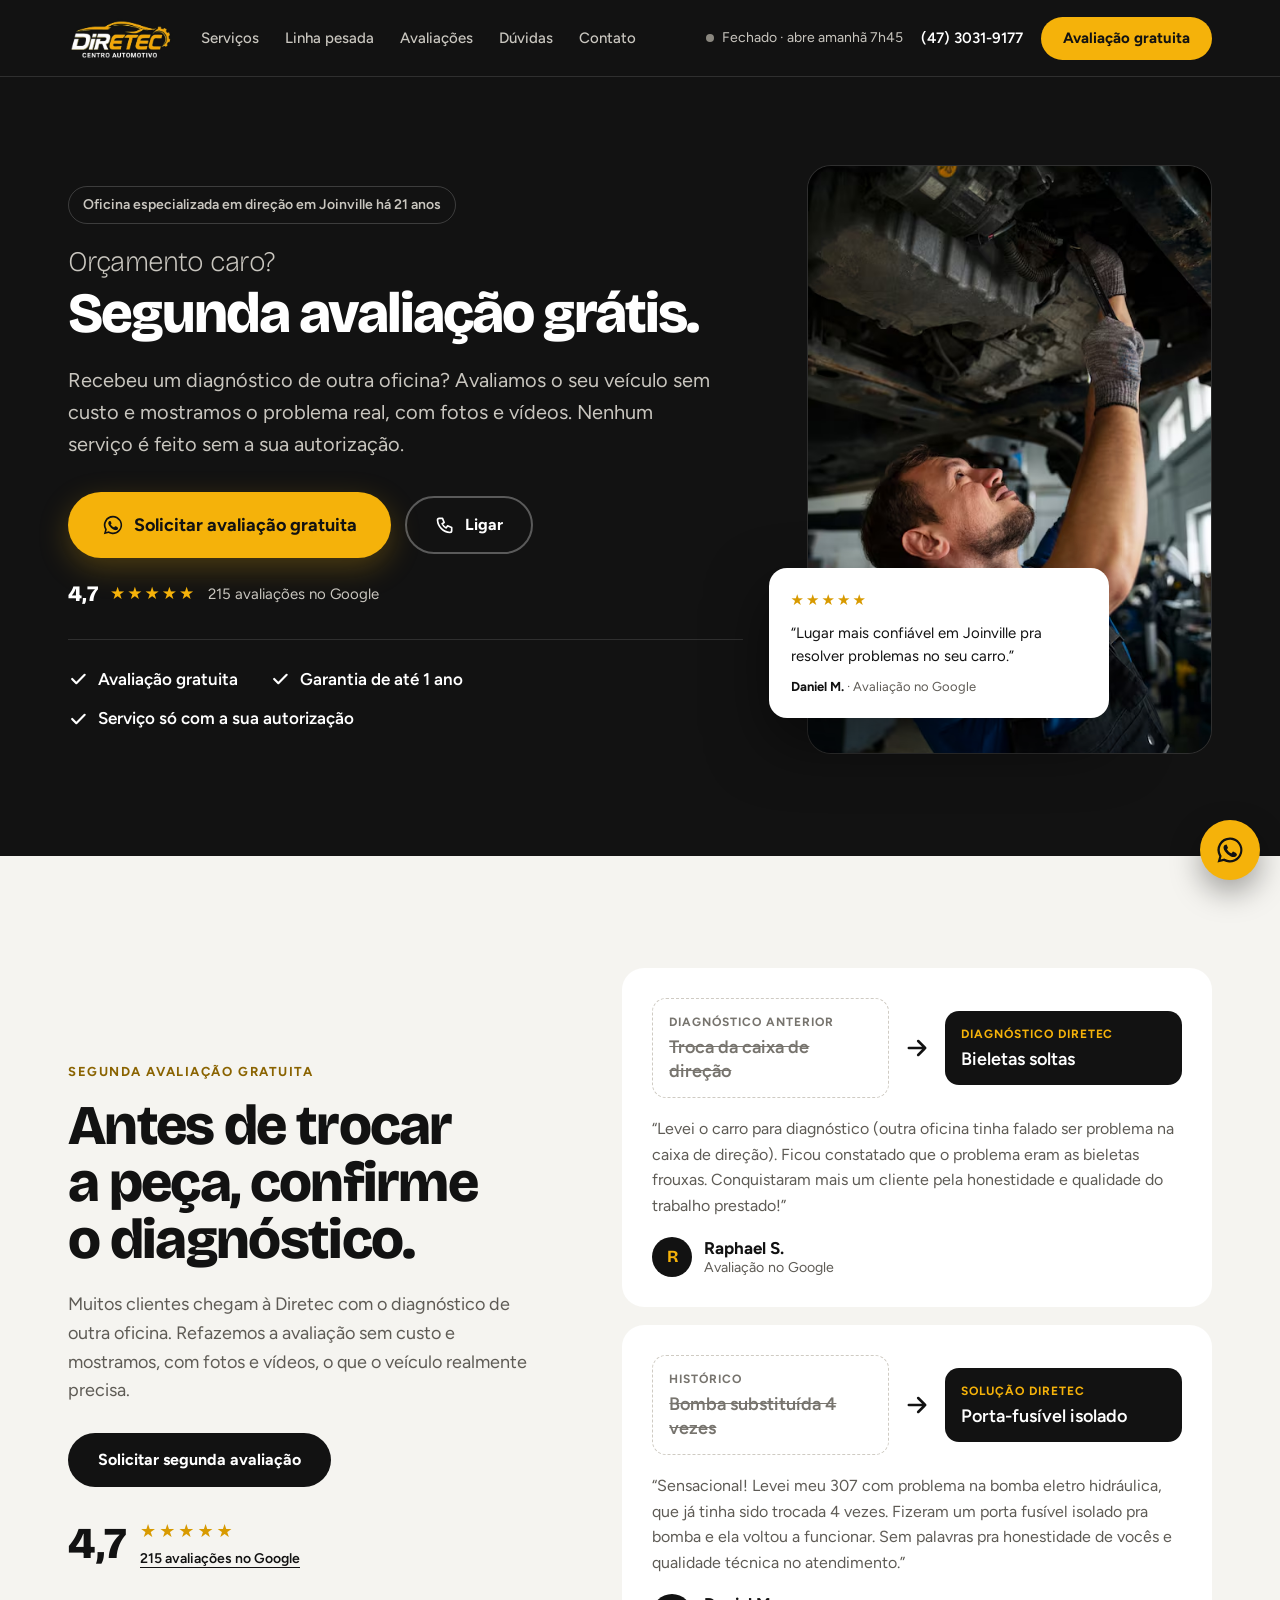
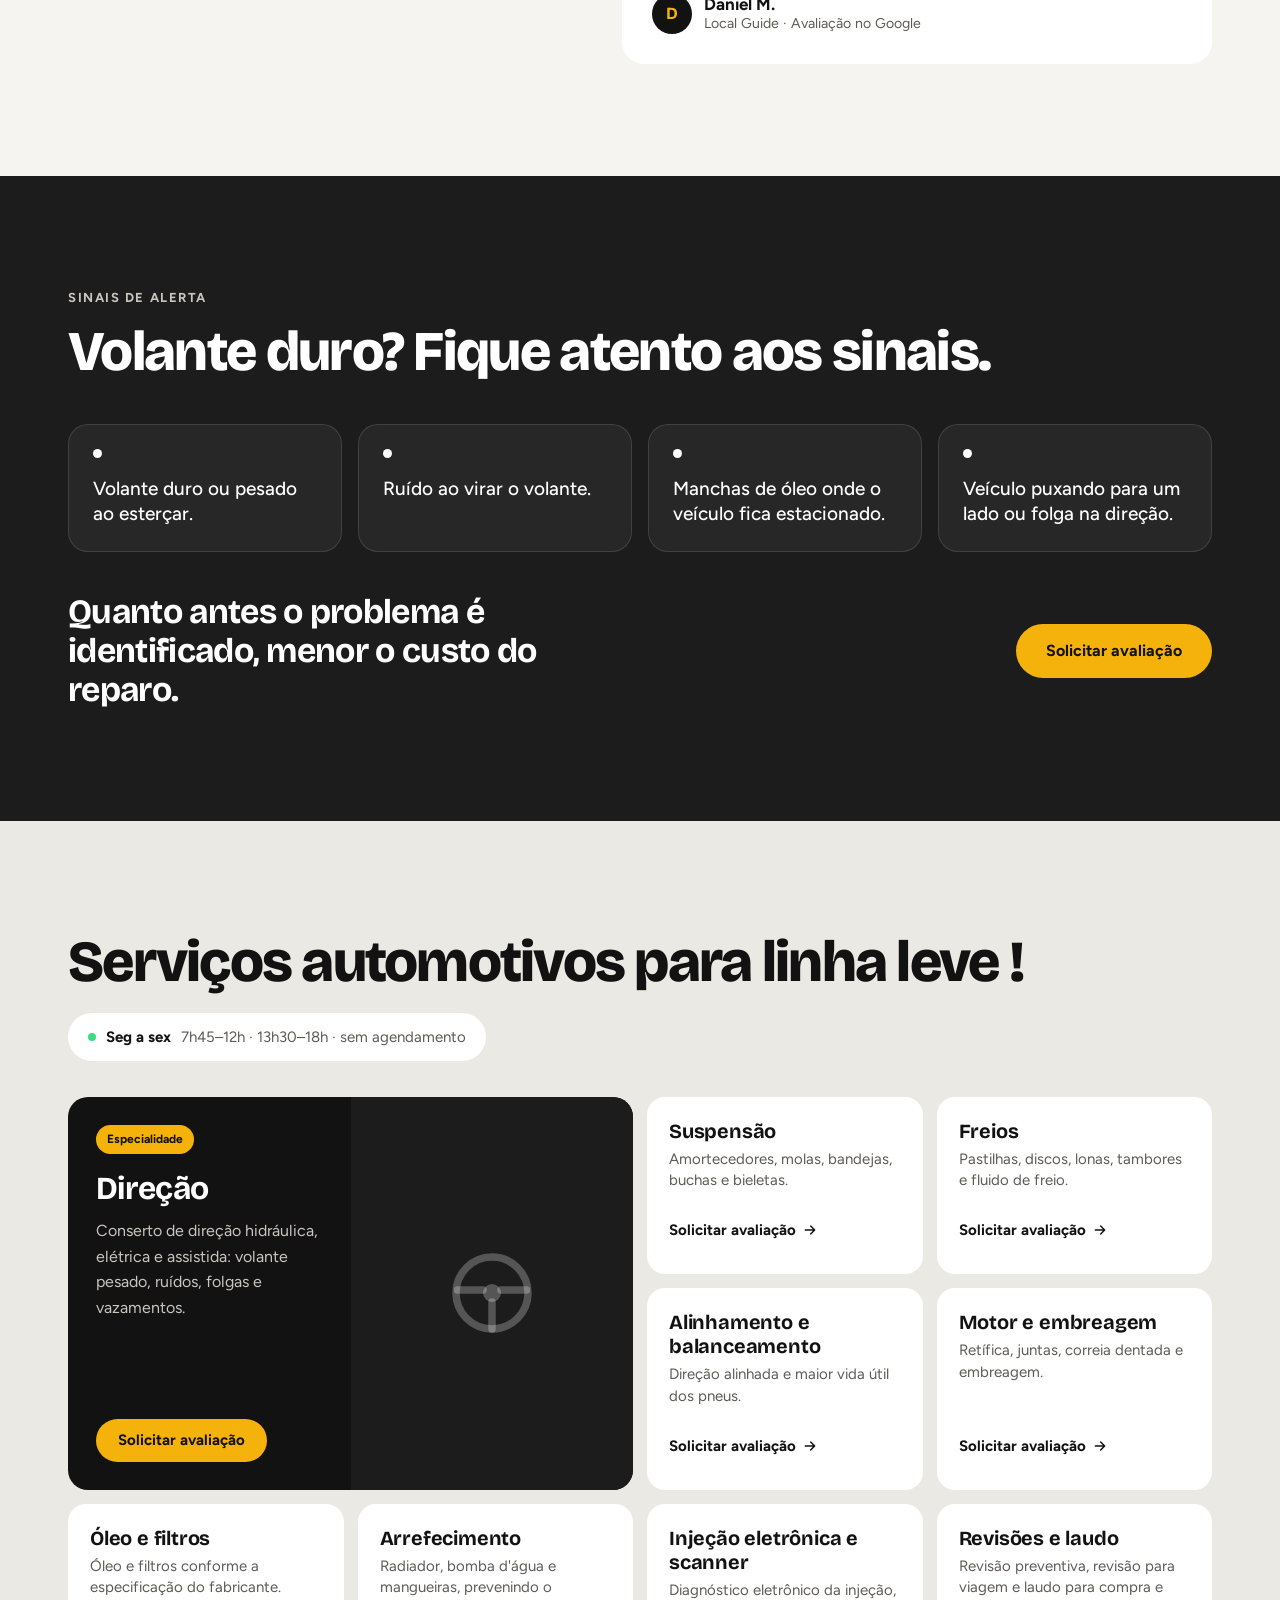
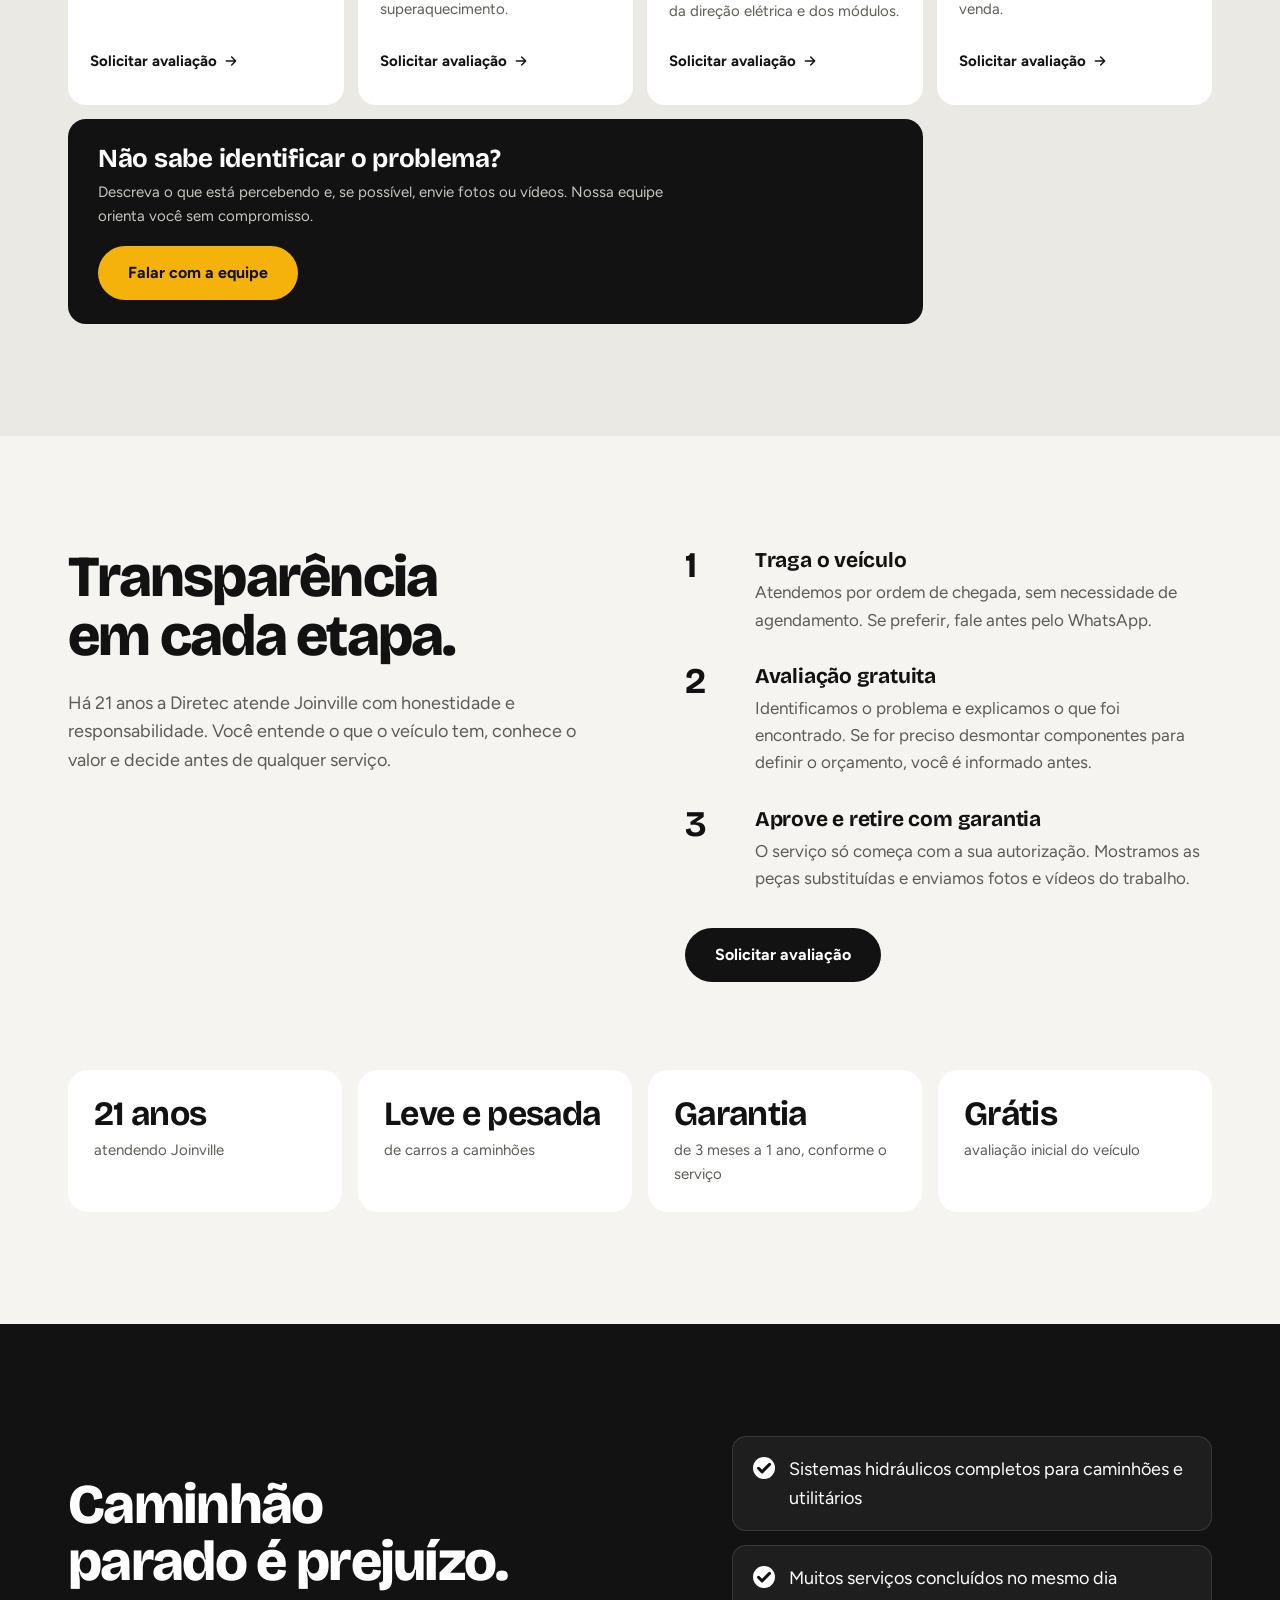
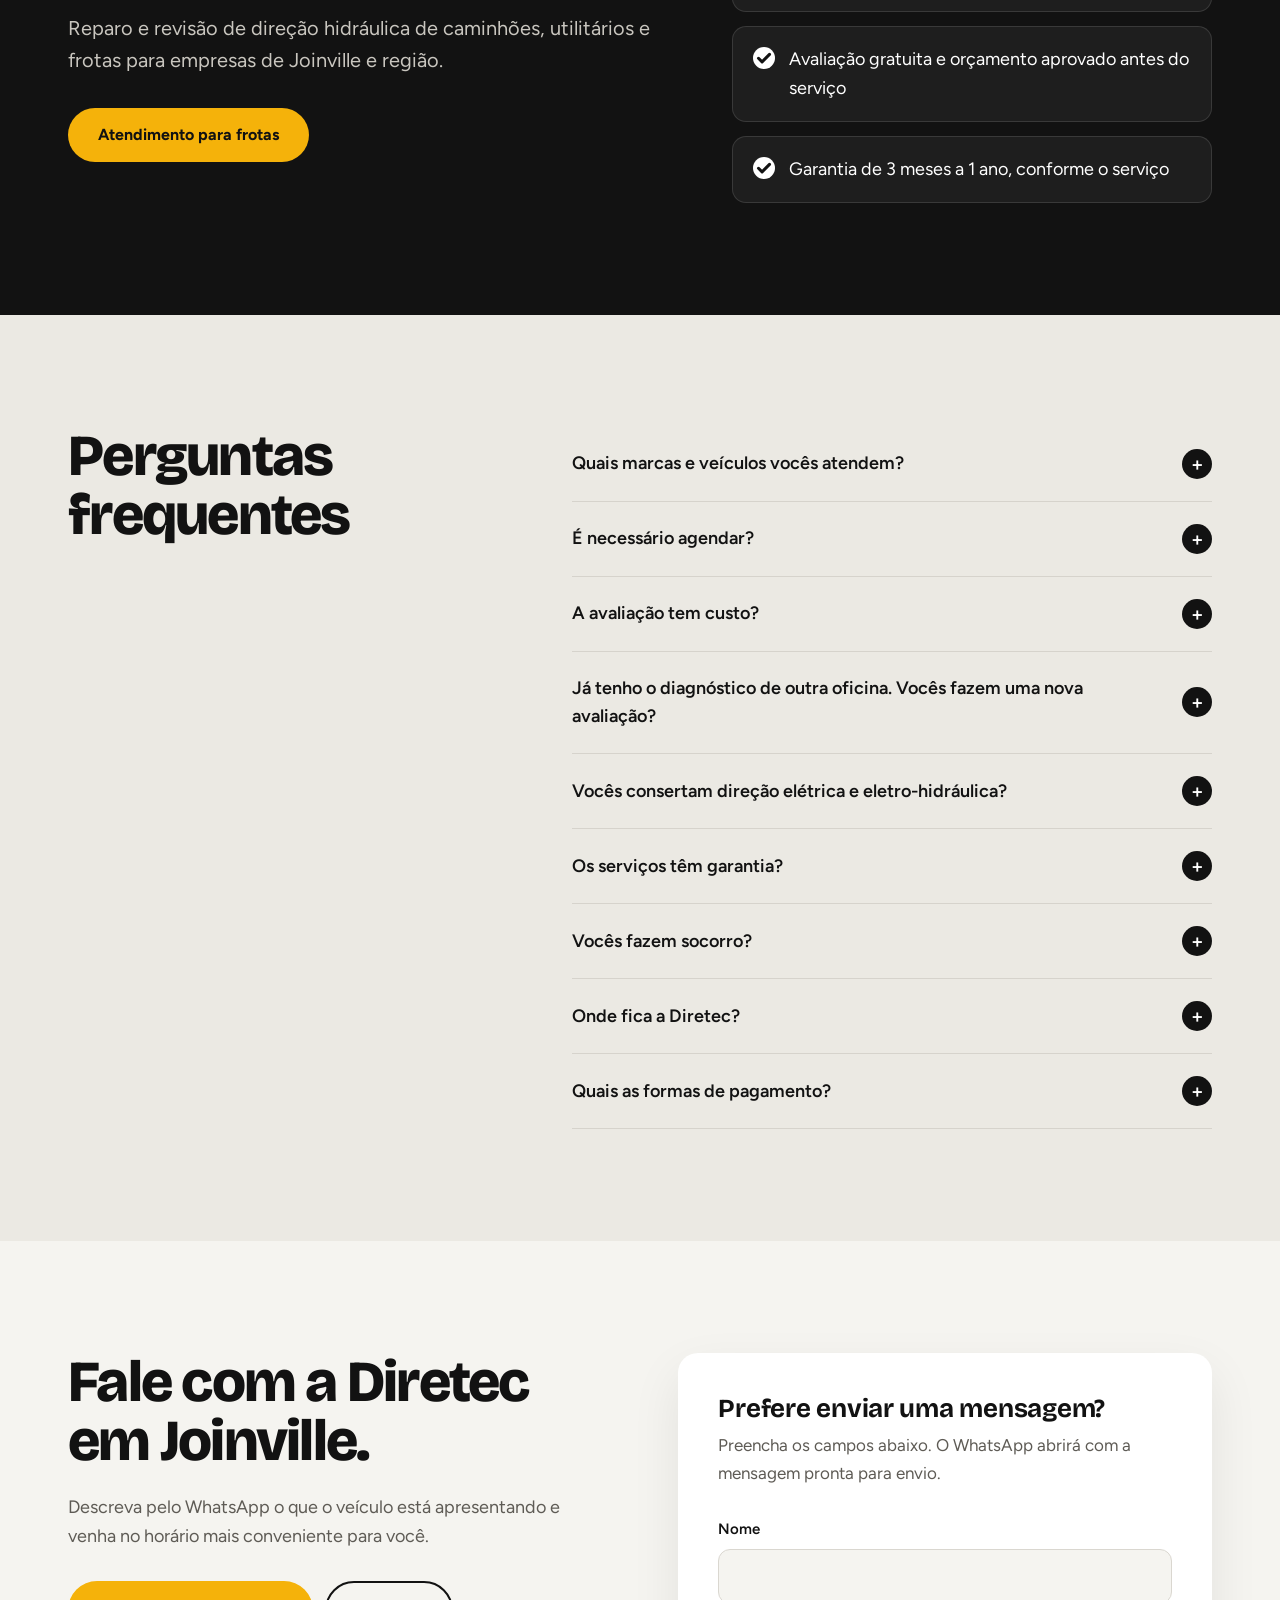
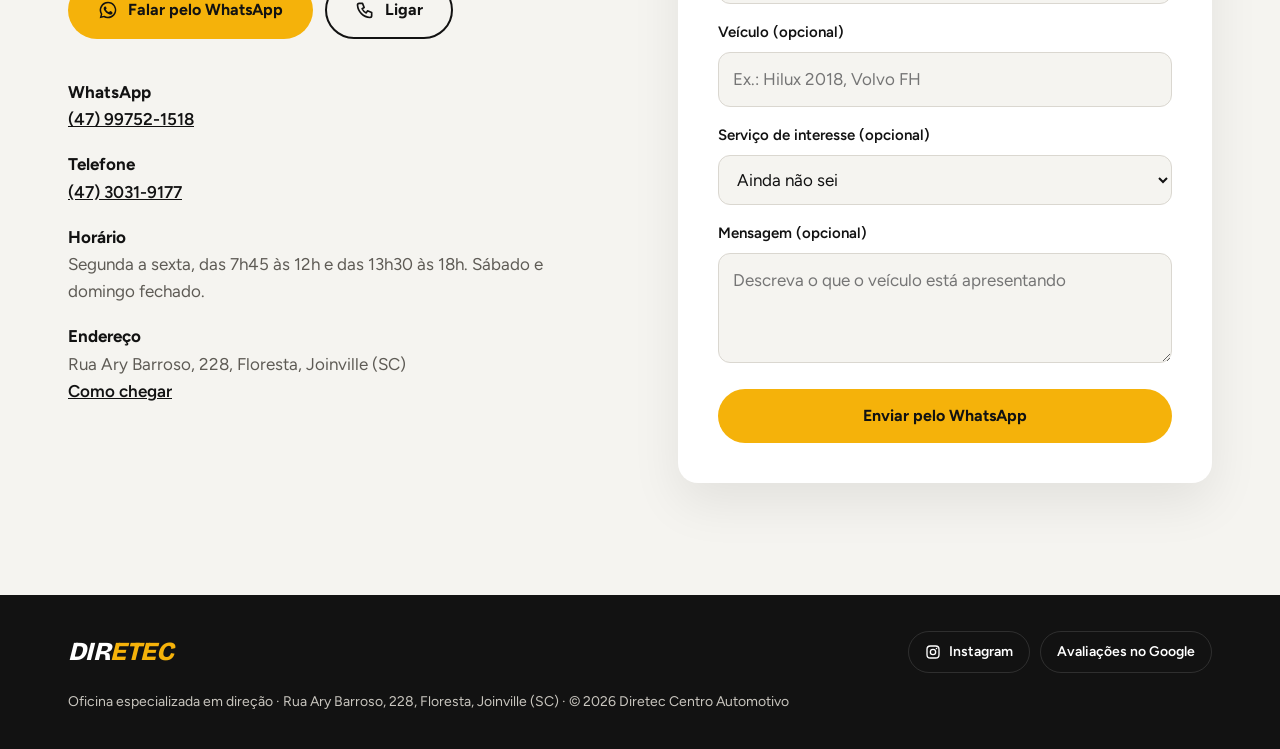
==== commit 37d6dbe6: "linhapesada" ====
--- a/index.html
+++ b/index.html
@@ -190,7 +190,7 @@
   <section class="secao claro-2" id="servicos">
     <div class="wrap">
       <div class="servicos-topo">
-        <h2 class="titulo-grande">Serviços automotivos para linha leve e pesada</h2>
+        <h2 class="titulo-grande">Serviços automotivos para linha leve !</h2>
         <div class="horario-chip"><span class="status-ponto"></span><b>Seg a sex</b><span>7h45–12h · 13h30–18h · sem agendamento</span></div>
       </div>
 
@@ -208,11 +208,7 @@
           </div>
         </article>
 
-        <article class="servico">
-          <h3>Direção de caminhões</h3>
-          <p>Direção de caminhões e frotas, com muitos serviços concluídos no mesmo dia.</p>
-          <a data-wa="Olá! Gostaria de uma avaliação de caminhão / veículo de frota." href="#contato">Solicitar avaliação <svg aria-hidden="true"><use href="#i-seta"/></svg></a>
-        </article>
+       
         <article class="servico">
           <h3>Suspensão</h3>
           <p>Amortecedores, molas, bandejas, buchas e bieletas.</p>
@@ -308,8 +304,9 @@
         <p class="lead">Reparo e revisão de direção hidráulica de caminhões, utilitários e frotas para empresas de Joinville e região.</p>
         <a class="btn btn-amarelo" data-wa="Olá! Gostaria de atendimento para caminhão / frota." href="#contato">Atendimento para frotas</a>
       </div>
+       
       <ul class="lista-check">
-        <li>Direção hidráulica de caminhões e utilitários</li>
+        <li>Sistemas hidráulicos completos para caminhões e utilitários</li>
         <li>Muitos serviços concluídos no mesmo dia</li>
         <li>Avaliação gratuita e orçamento aprovado antes do serviço</li>
         <li>Garantia de 3 meses a 1 ano, conforme o serviço</li>
--- a/styles.css
+++ b/styles.css
@@ -135,7 +135,7 @@
   background: var(--escuro); border: 1px solid var(--borda-escura); /* mesmo preto da logo */
   display: grid; place-items: center;
 }
-.hero-foto img.hero-img { position: absolute; inset: 0; width: 100%; height: 100%; object-fit: cover; }
+.hero-foto img.hero-img { position: absolute; inset: 0; width: 100%; height: 100%; object-fit: cover; object-position: 50% 40%; }
 .hero-logo { width: 70%; height: auto; }
 .hero-foto.com-foto .hero-logo { display: none; }
 .hero-depo {
@@ -321,10 +321,12 @@
   .hero-in { gap: 24px; }
   .hero-visual { order: -1; min-height: 0; margin-inline: calc(-1 * clamp(20px, 4vw, 48px)); }
   .hero-foto {
-    position: relative; height: clamp(210px, 56vw, 320px); border-radius: 0; border: 0; border-bottom: 1px solid var(--borda-escura);
+    position: relative; height: clamp(220px, 64vw, 380px); border-radius: 0; border: 0; border-bottom: 1px solid var(--borda-escura);
     background: var(--escuro); /* mesmo preto da logo, até a foto fotos/hero.jpg chegar */
   }
   .hero-logo { width: min(60%, 260px); }
+  /* Celular: foto em faixa larga, enquadrada no rosto e nos braços do mecânico */
+  .hero-foto img.hero-img { object-position: 50% 62%; }
   .hero-depo { display: none; }
   .pill-tag, .hero-botoes { display: none; }
   .hero h1 { font-size: clamp(32px, 10.2vw, 56px); }
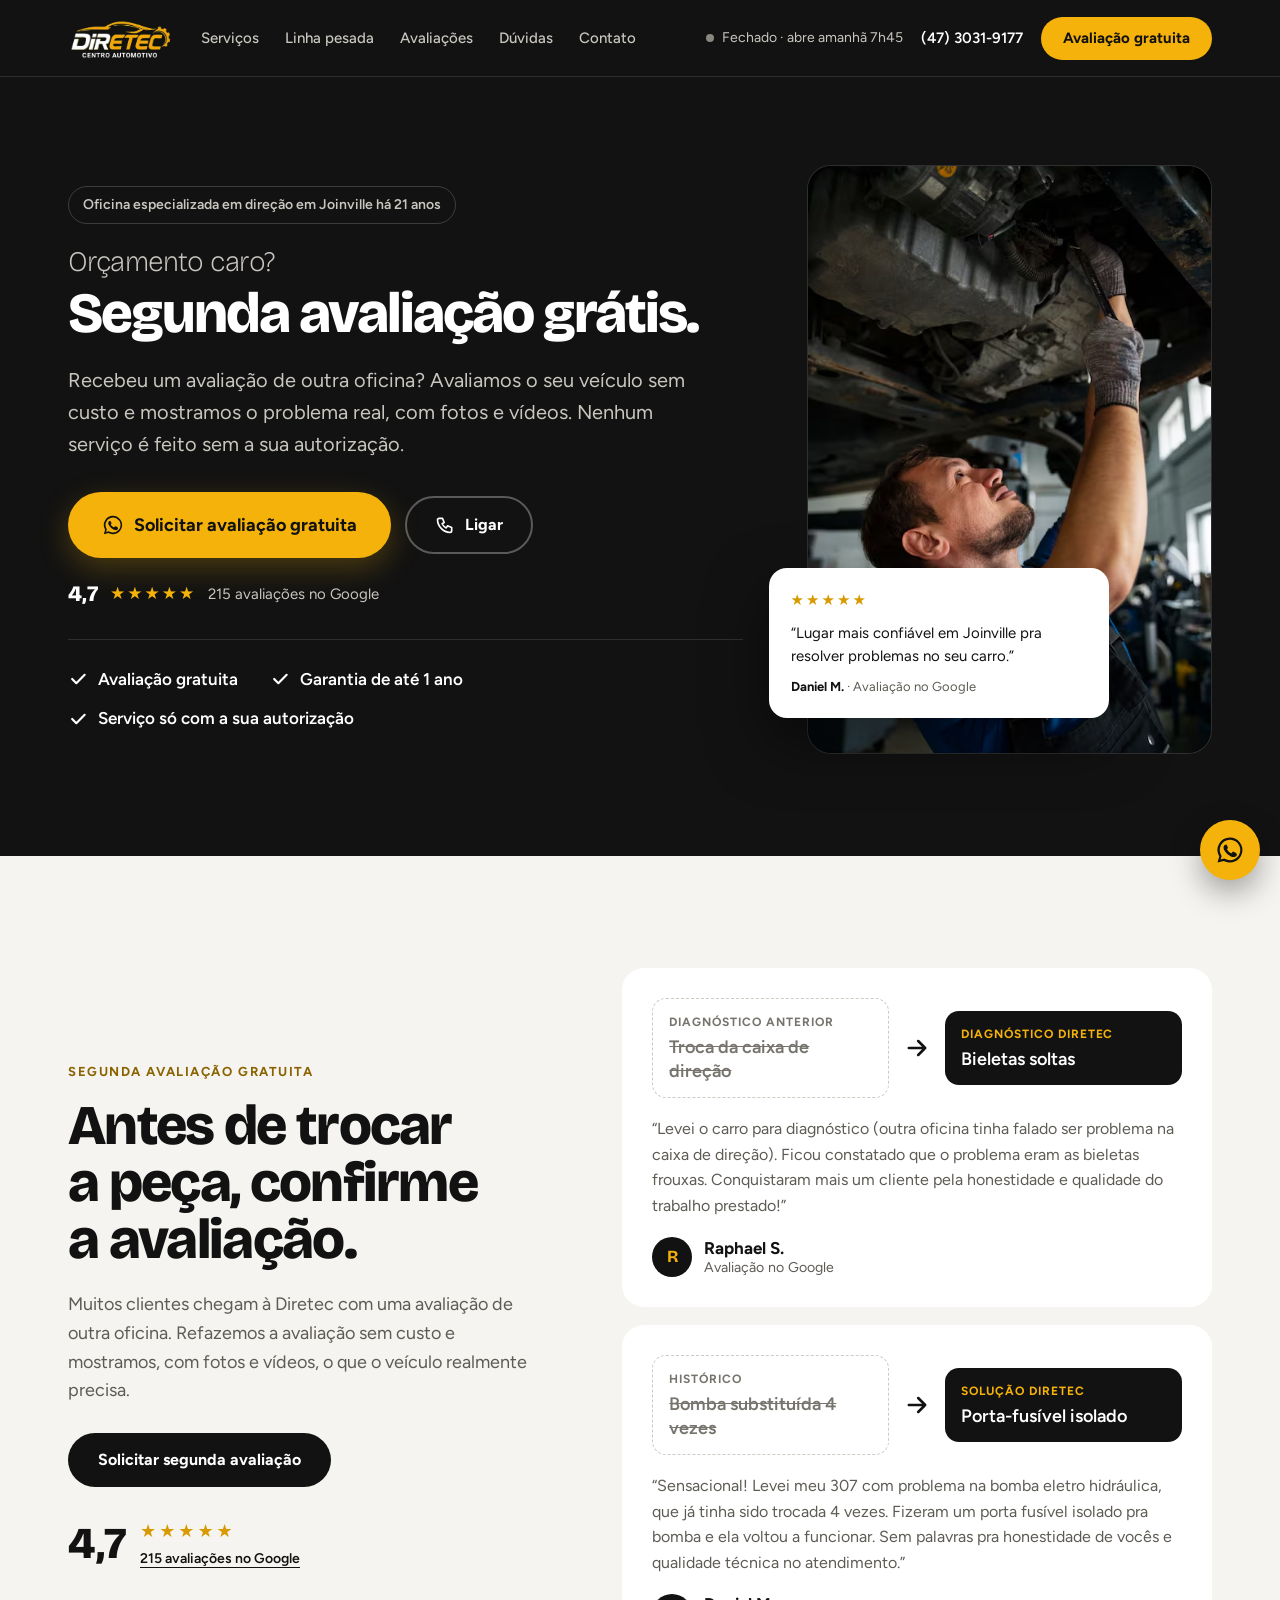
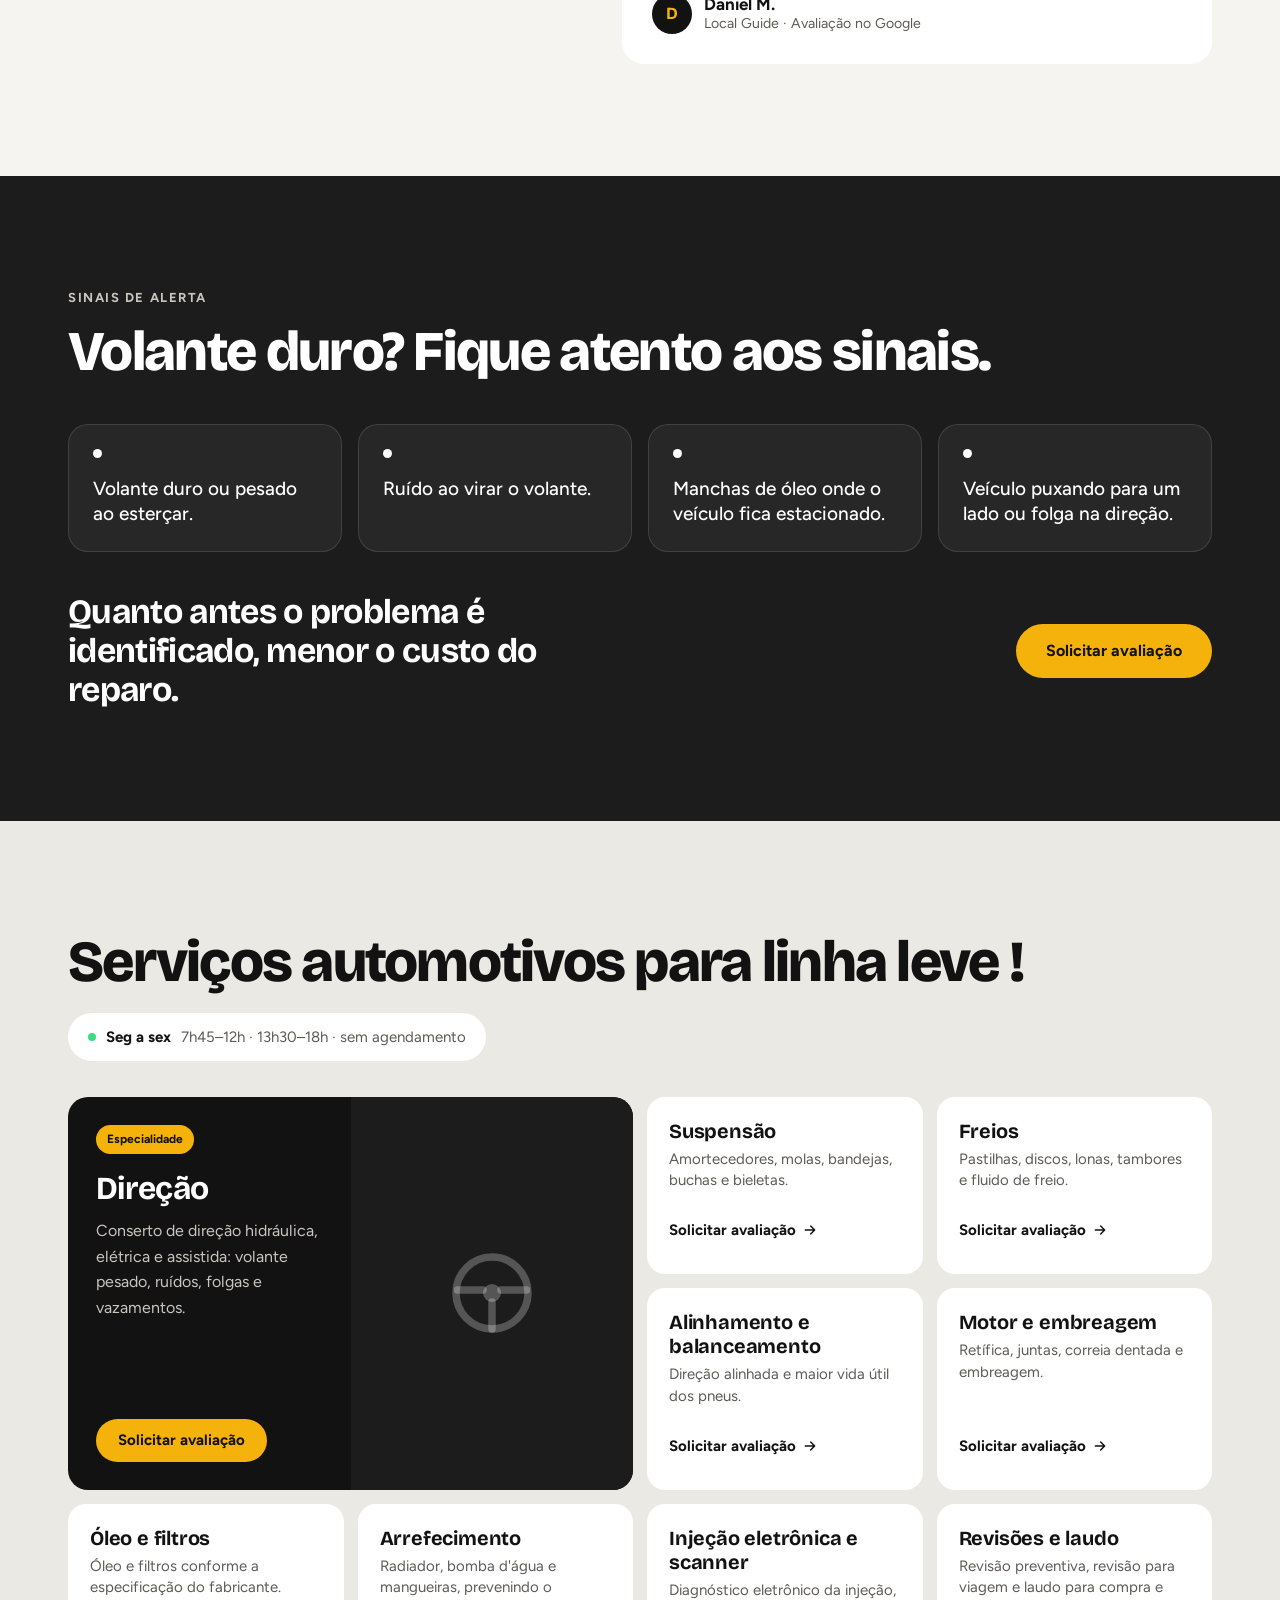
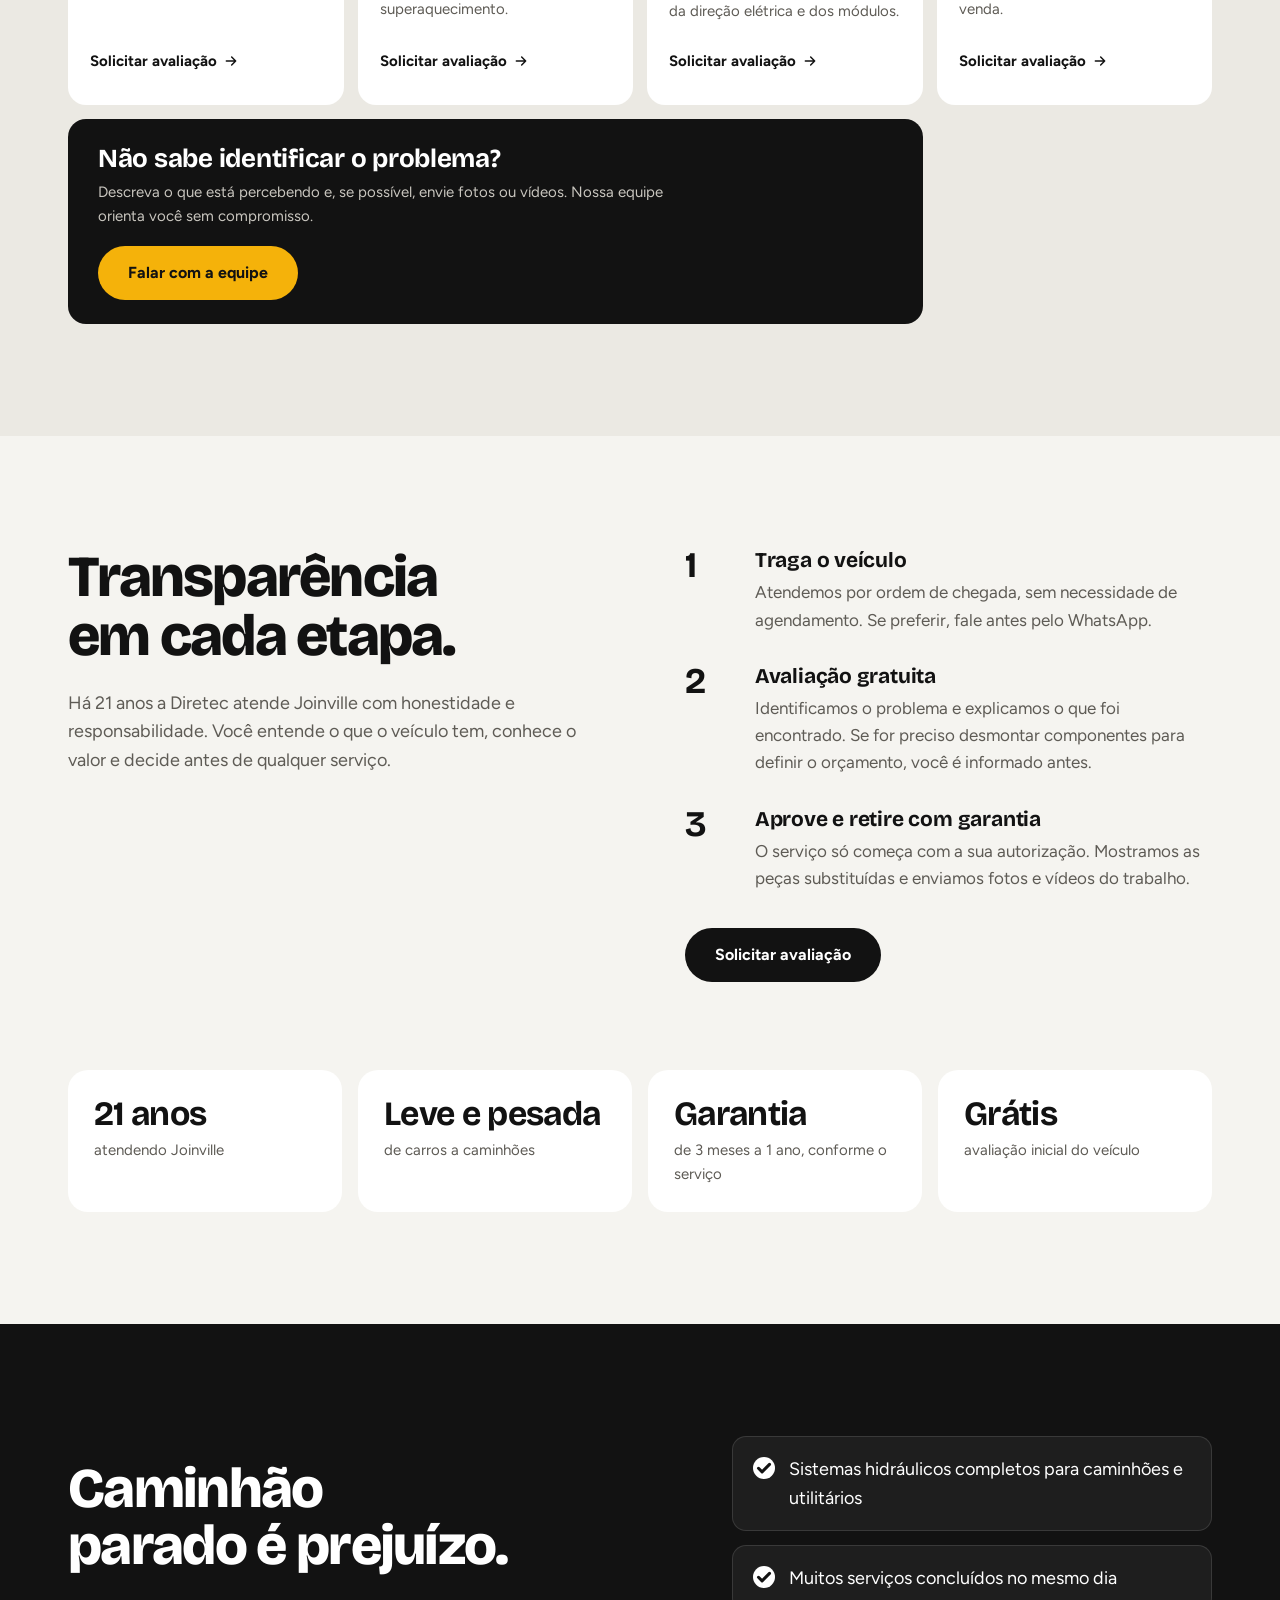
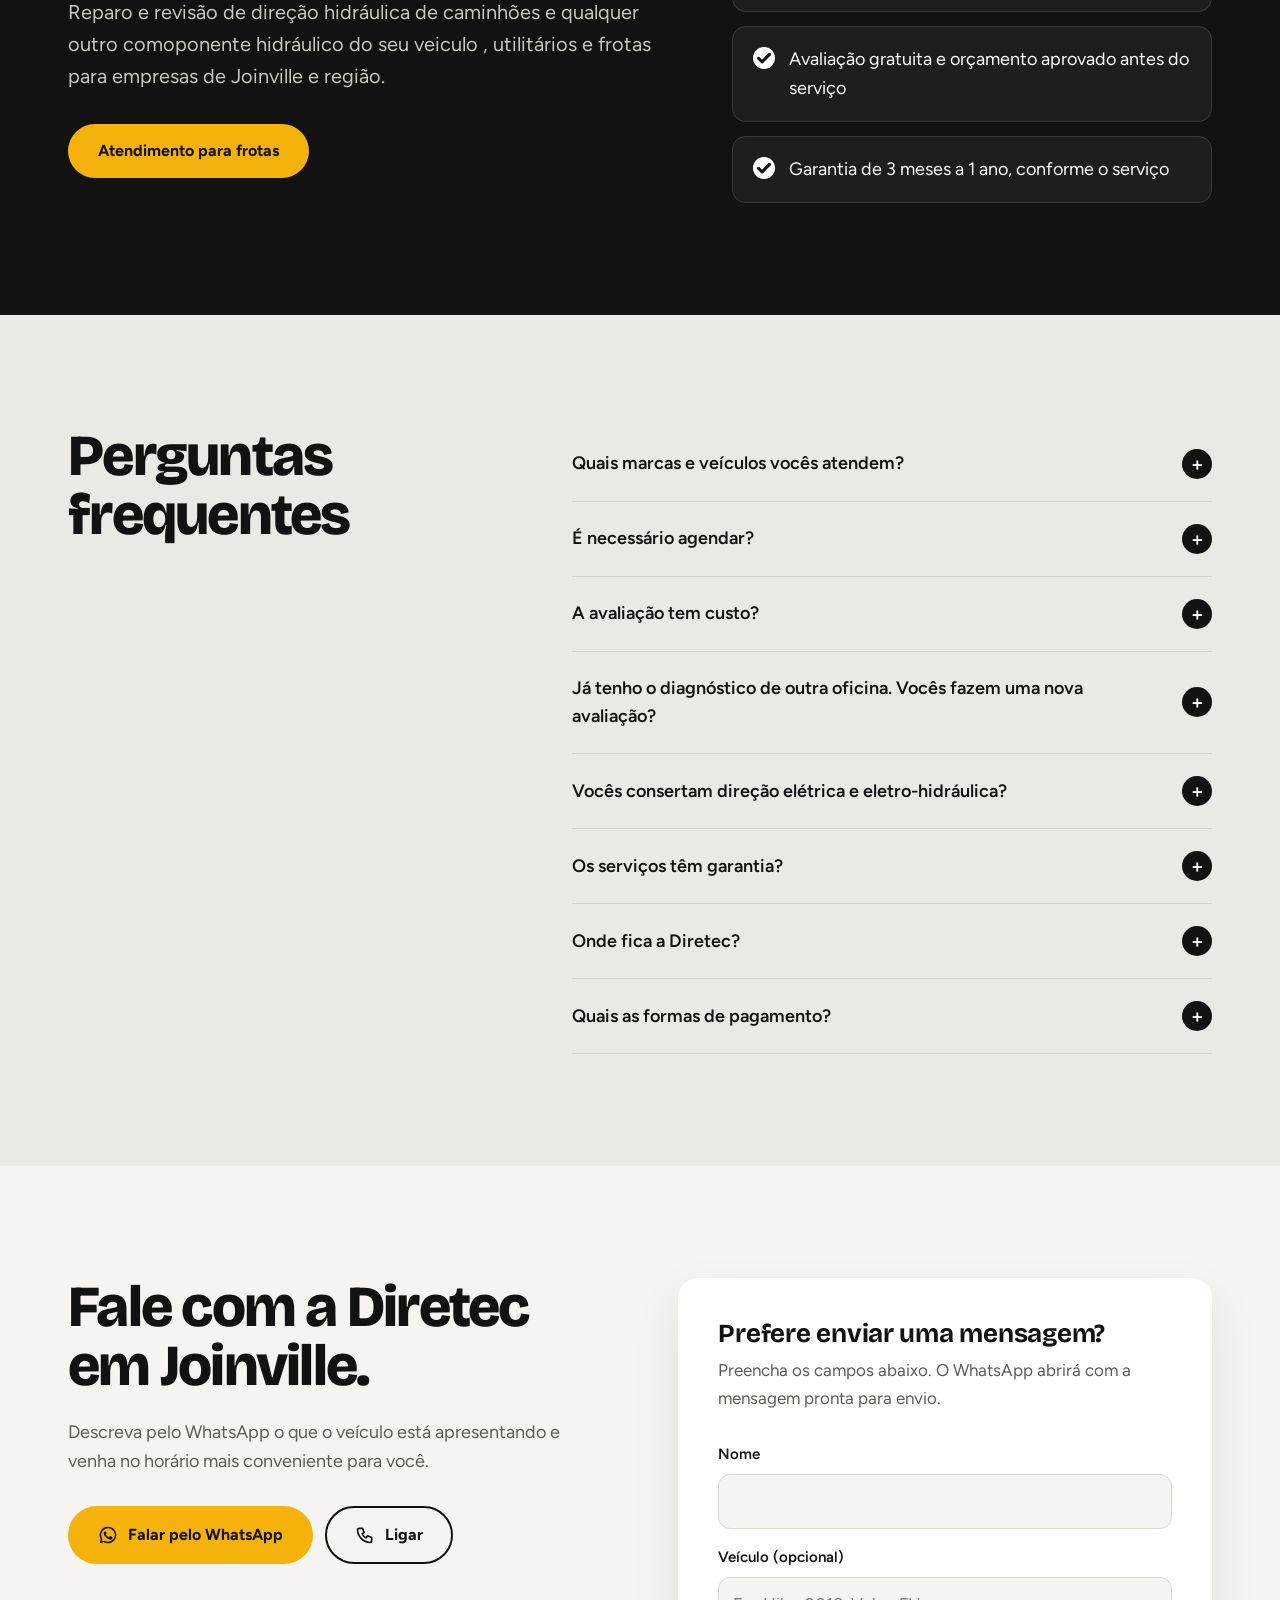
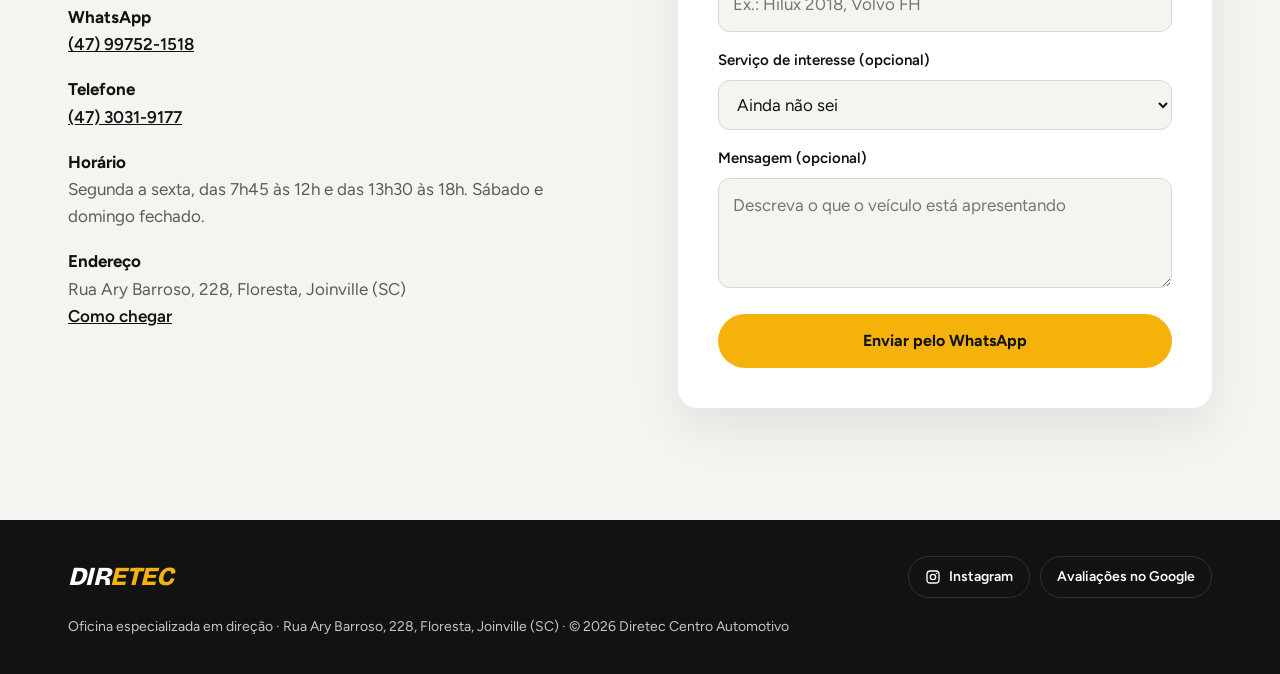
==== commit 1c7be54e: "Atualizado Informaçoes" ====
--- a/index.html
+++ b/index.html
@@ -47,7 +47,7 @@
 </head>
 <body>
 
-<!-- Ícones reutilizados -->
+<!-- Ýcones reutilizados -->
 <svg width="0" height="0" style="position:absolute" aria-hidden="true">
   <symbol id="i-wa" viewBox="0 0 24 24"><path d="M12 2a10 10 0 0 0-8.6 15.1L2 22l5-1.3A10 10 0 1 0 12 2Zm0 18.2a8.2 8.2 0 0 1-4.2-1.2l-.3-.2-3 .8.8-2.9-.2-.3A8.2 8.2 0 1 1 12 20.2Zm4.5-6.1c-.2-.1-1.5-.7-1.7-.8-.2-.1-.4-.1-.6.1l-.8 1c-.1.2-.3.2-.5.1a6.7 6.7 0 0 1-3.3-2.9c-.3-.4.3-.4.7-1.3.1-.2 0-.3 0-.4l-.8-1.8c-.2-.5-.4-.4-.6-.4h-.5a1 1 0 0 0-.7.3 3 3 0 0 0-.9 2.2 5.2 5.2 0 0 0 1.1 2.7 11.8 11.8 0 0 0 4.5 4c1.7.7 2.3.8 3.2.6.5-.1 1.5-.6 1.7-1.2.2-.6.2-1.1.2-1.2-.1-.1-.3-.2-.5-.3Z" fill="currentColor"/></symbol>
   <symbol id="i-tel" viewBox="0 0 24 24"><path d="M5 4h4l2 5-2.5 1.5a11 11 0 0 0 5 5L15 13l5 2v4a2 2 0 0 1-2 2A16 16 0 0 1 3 6a2 2 0 0 1 2-2z" fill="none" stroke="currentColor" stroke-width="2" stroke-linecap="round" stroke-linejoin="round"/></symbol>
@@ -88,7 +88,7 @@
       <div class="hero-texto">
         <span class="pill-tag">Oficina especializada em direção em Joinville há 21 anos</span>
         <h1><span class="linha linha-pergunta">Orçamento caro?</span> <span class="linha linha-resposta">Segunda avaliação grátis.</span></h1>
-        <p class="lead"><span class="so-pc">Recebeu um diagnóstico de outra oficina? Avaliamos o seu veículo sem custo e mostramos o problema real, com fotos e vídeos. Nenhum serviço é feito sem a sua autorização.</span><span class="so-cel">Avaliamos o seu veículo sem custo e mostramos o problema real antes de qualquer serviço.</span></p>
+        <p class="lead"><span class="so-pc">Recebeu um avaliação de outra oficina? Avaliamos o seu veículo sem custo e mostramos o problema real, com fotos e vídeos. Nenhum serviço é feito sem a sua autorização.</span><span class="so-cel">Avaliamos o seu veículo sem custo e mostramos o problema real antes de qualquer serviço.</span></p>
 
         <div class="hero-botoes">
           <a class="btn btn-amarelo btn-grande" data-wa="Olá! Vim pelo site e gostaria de solicitar uma avaliação gratuita do meu veículo." href="#contato">
@@ -133,8 +133,8 @@
     <div class="wrap confianca">
       <div class="confianca-texto">
         <p class="sobretitulo">Segunda avaliação gratuita</p>
-        <h2 class="titulo-grande">Antes de trocar a peça, confirme o diagnóstico.</h2>
-        <p class="texto">Muitos clientes chegam à Diretec com o diagnóstico de outra oficina. Refazemos a avaliação sem custo e mostramos, com fotos e vídeos, o que o veículo realmente precisa.</p>
+        <h2 class="titulo-grande">Antes de trocar a peça, confirme a avaliação.</h2>
+        <p class="texto">Muitos clientes chegam à Diretec com uma avaliação de outra oficina. Refazemos a avaliação sem custo e mostramos, com fotos e vídeos, o que o veículo realmente precisa.</p>
         <a class="btn btn-escuro" data-wa="Olá! Recebi o diagnóstico de outra oficina e gostaria de uma segunda avaliação." href="#contato">Solicitar segunda avaliação</a>
         <div class="nota-google">
           <strong>4,7</strong>
@@ -301,7 +301,7 @@
     <div class="wrap pesada">
       <div>
         <h2>Caminhão parado é prejuízo.</h2>
-        <p class="lead">Reparo e revisão de direção hidráulica de caminhões, utilitários e frotas para empresas de Joinville e região.</p>
+        <p class="lead">Reparo e revisão de direção hidráulica de caminhões e qualquer outro comoponente hidráulico do seu veiculo , utilitários e frotas para empresas de Joinville e região.</p>
         <a class="btn btn-amarelo" data-wa="Olá! Gostaria de atendimento para caminhão / frota." href="#contato">Atendimento para frotas</a>
       </div>
        
@@ -352,10 +352,7 @@
           <summary>Os serviços têm garantia?</summary>
           <p>Sim. A garantia varia de 3 meses a 1 ano, conforme o serviço, e é informada junto com o orçamento.</p>
         </details>
-        <details>
-          <summary>Vocês fazem socorro?</summary>
-          <p>Sim, em horário comercial. Entre em contato pelo WhatsApp ou telefone e informe a localização do veículo.</p>
-        </details>
+        
         <details>
           <summary>Onde fica a Diretec?</summary>
           <p>Na Rua Ary Barroso, 228, bairro Floresta, em Joinville (SC). Atendemos clientes de Joinville e região.</p>
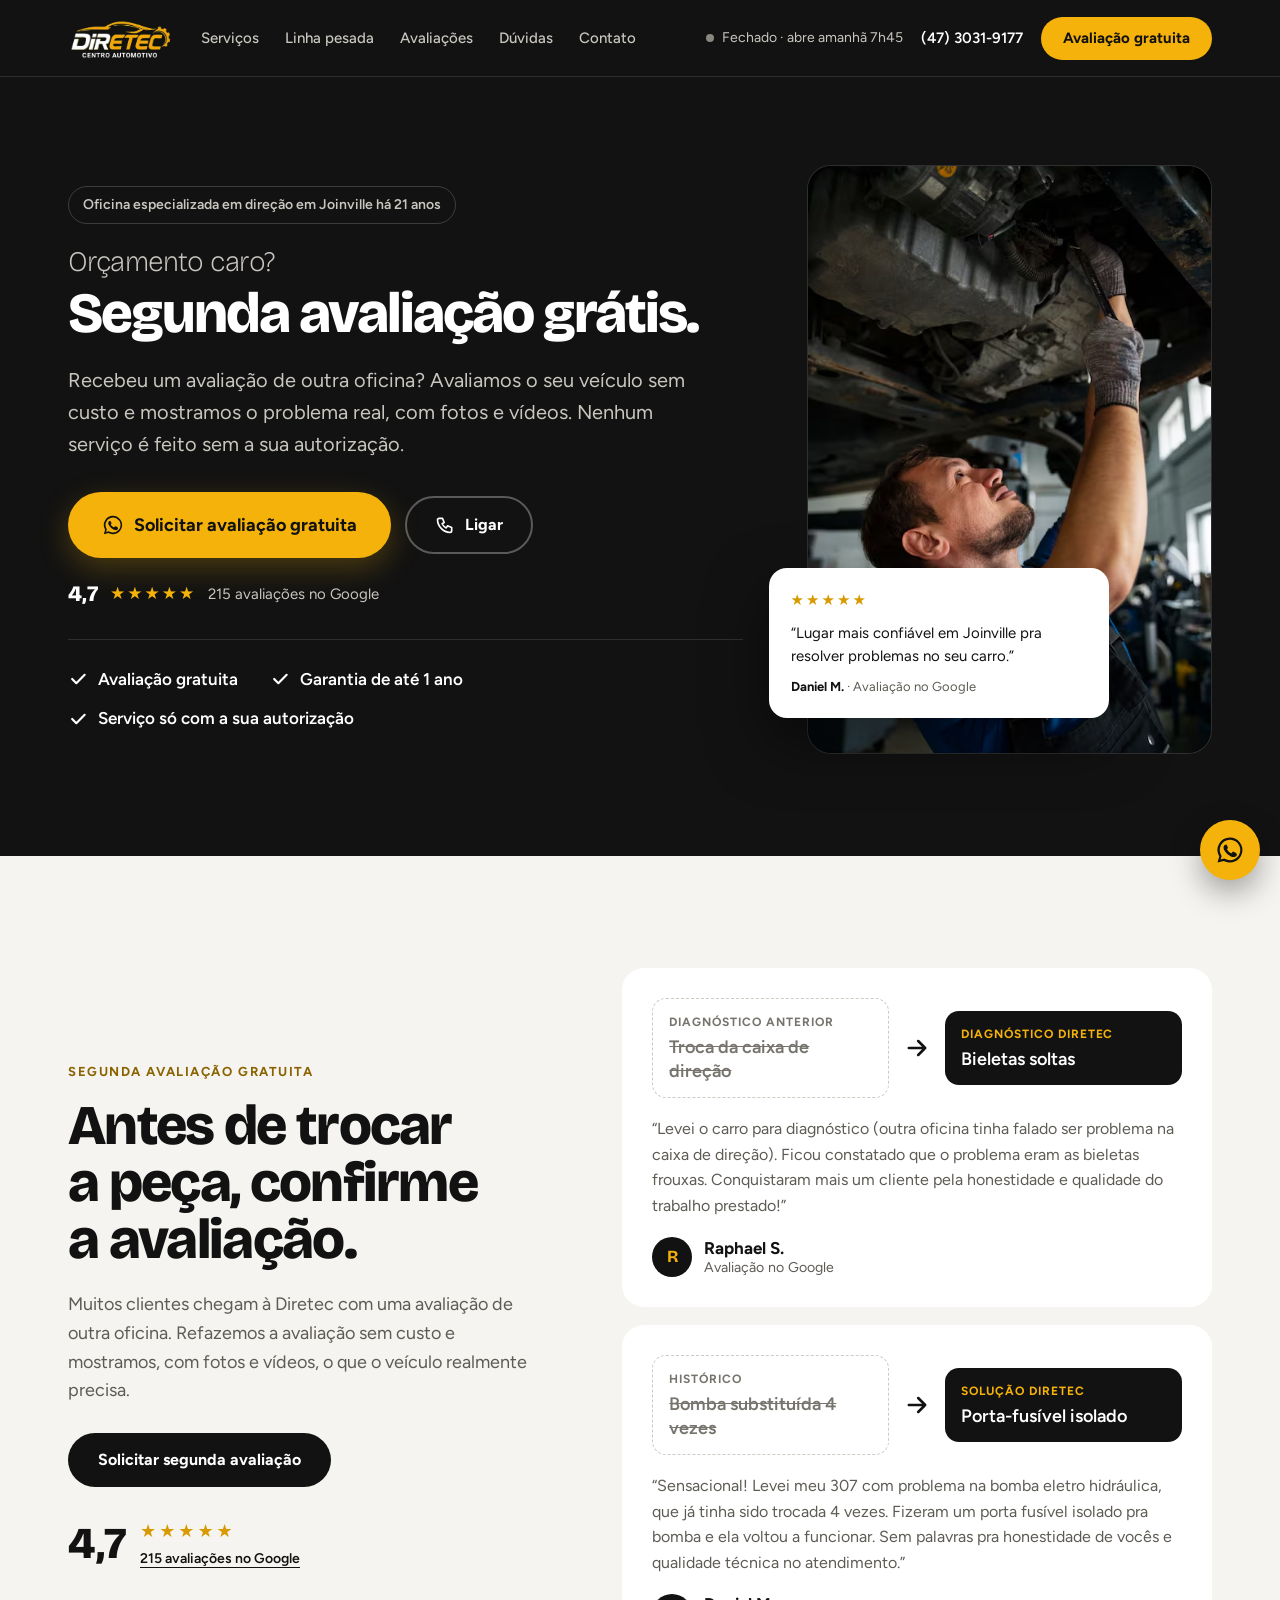
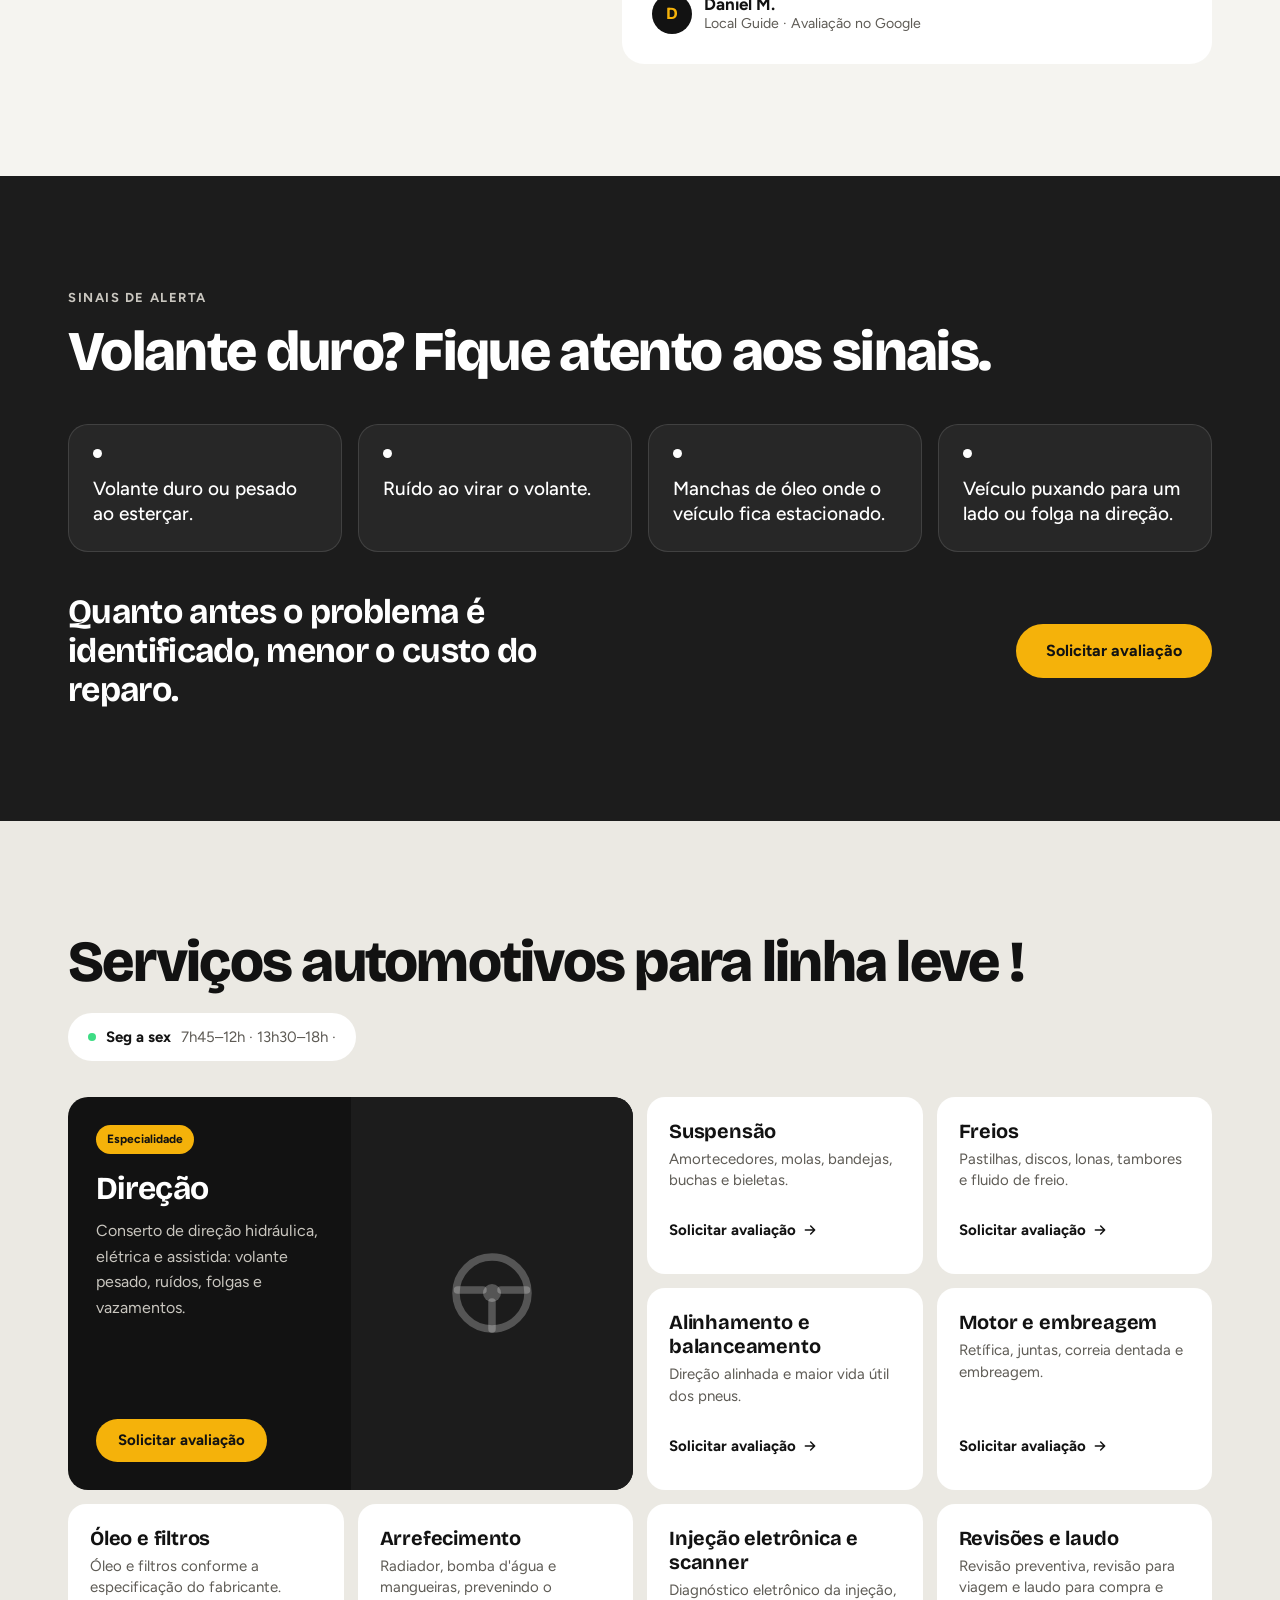
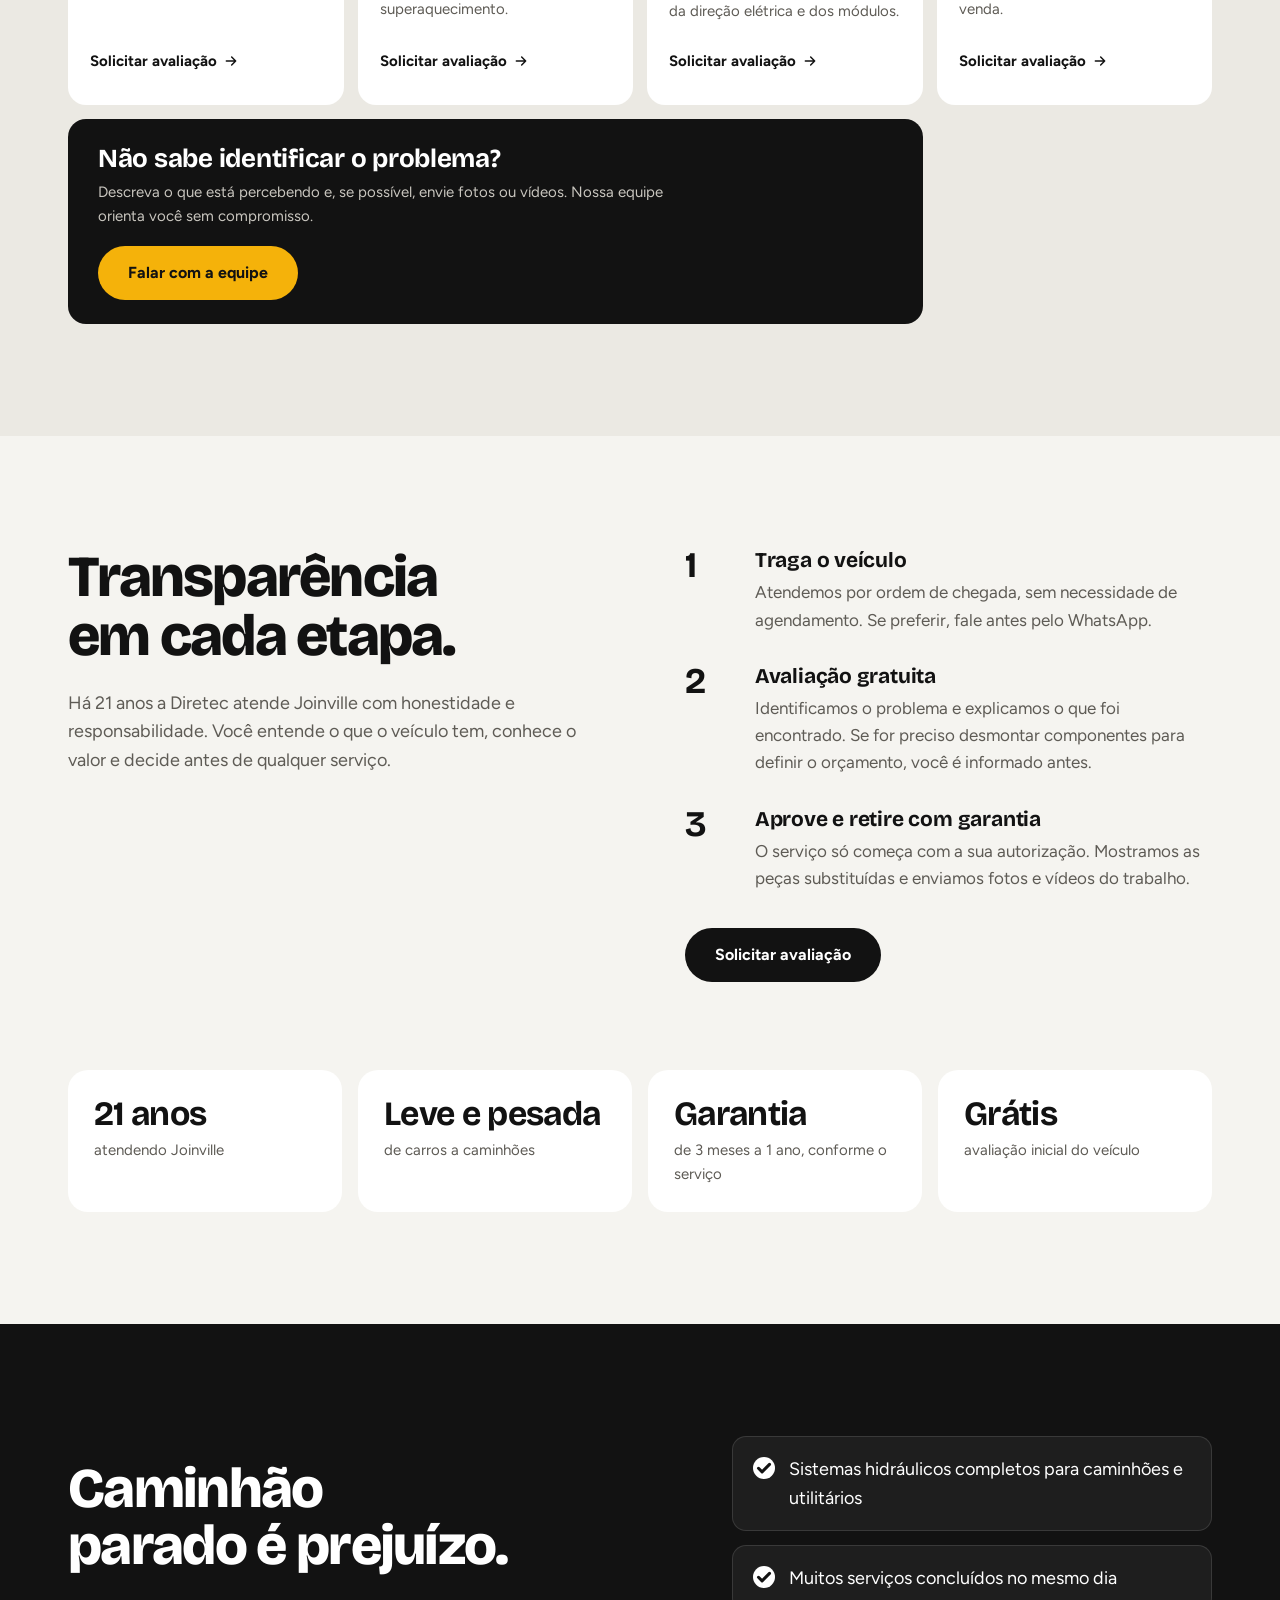
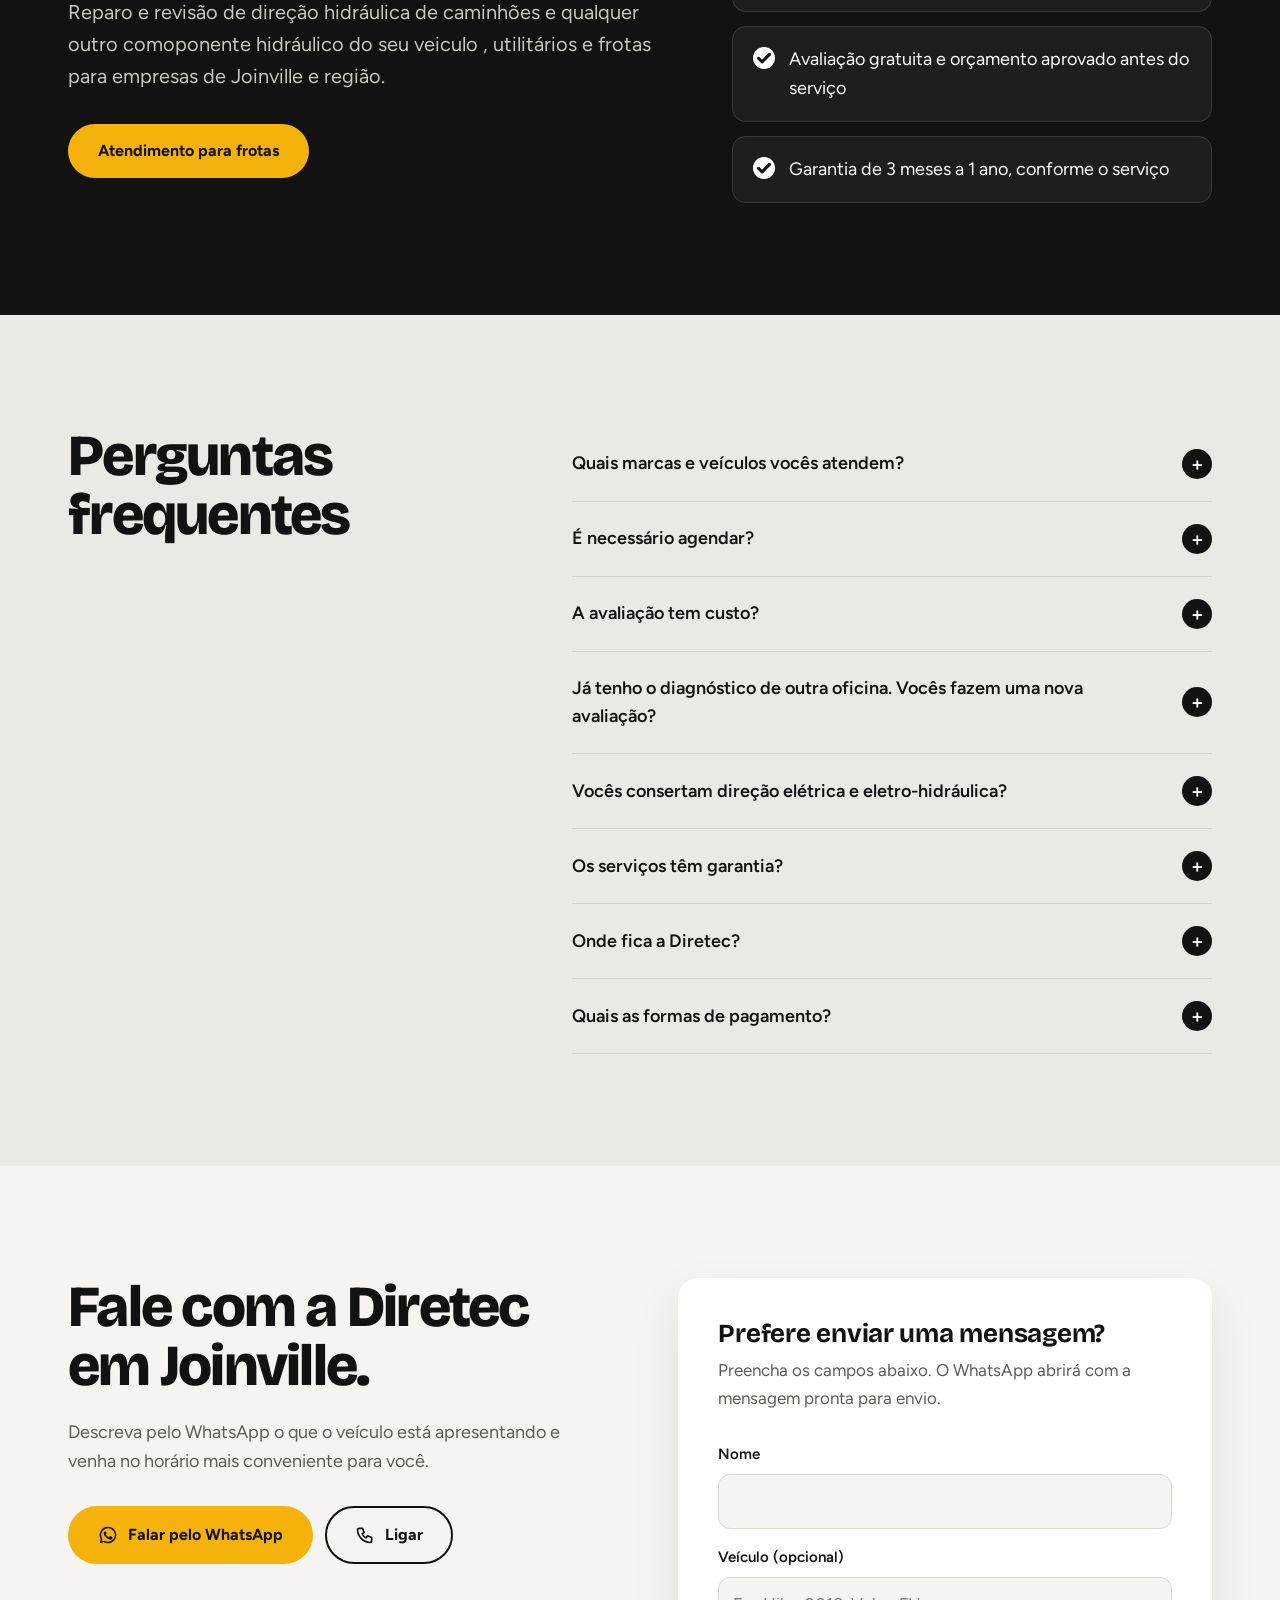
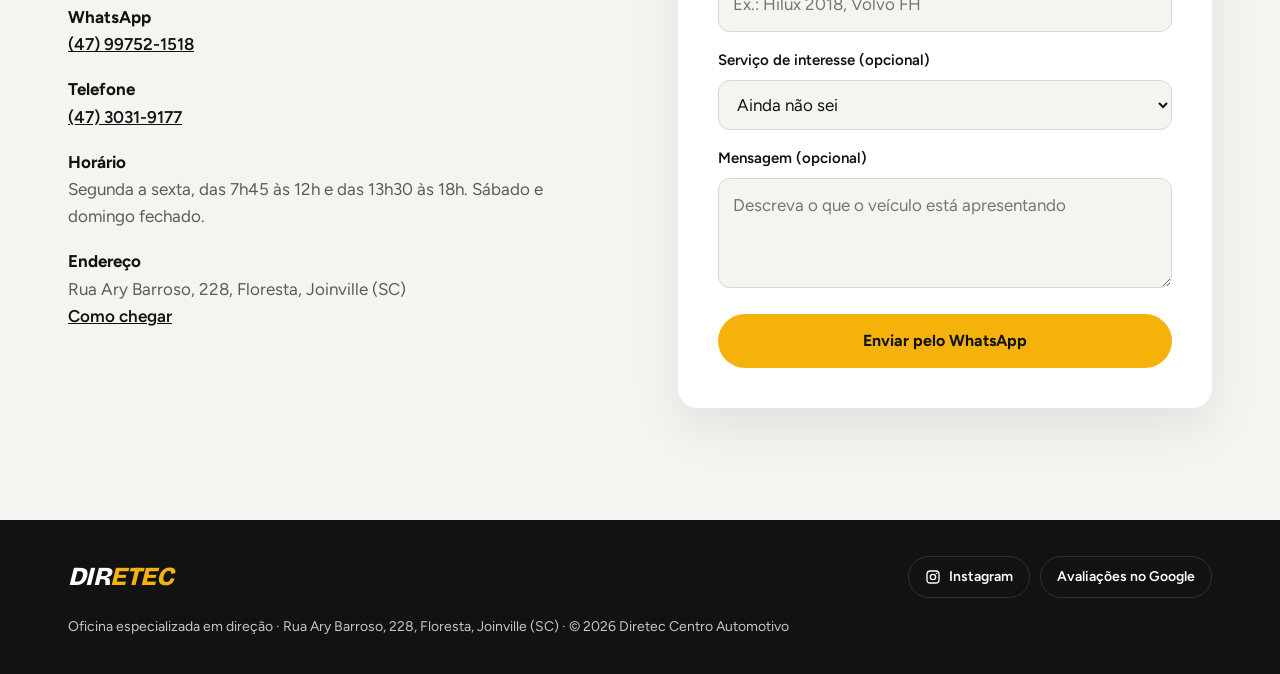
==== commit 753e76c6: "Informaçoes atualizadas 2" ====
--- a/index.html
+++ b/index.html
@@ -191,7 +191,7 @@
     <div class="wrap">
       <div class="servicos-topo">
         <h2 class="titulo-grande">Serviços automotivos para linha leve !</h2>
-        <div class="horario-chip"><span class="status-ponto"></span><b>Seg a sex</b><span>7h45–12h · 13h30–18h · sem agendamento</span></div>
+        <div class="horario-chip"><span class="status-ponto"></span><b>Seg a sex</b><span>7h45–12h · 13h30–18h · </span></div>
       </div>
 
       <div class="servicos">
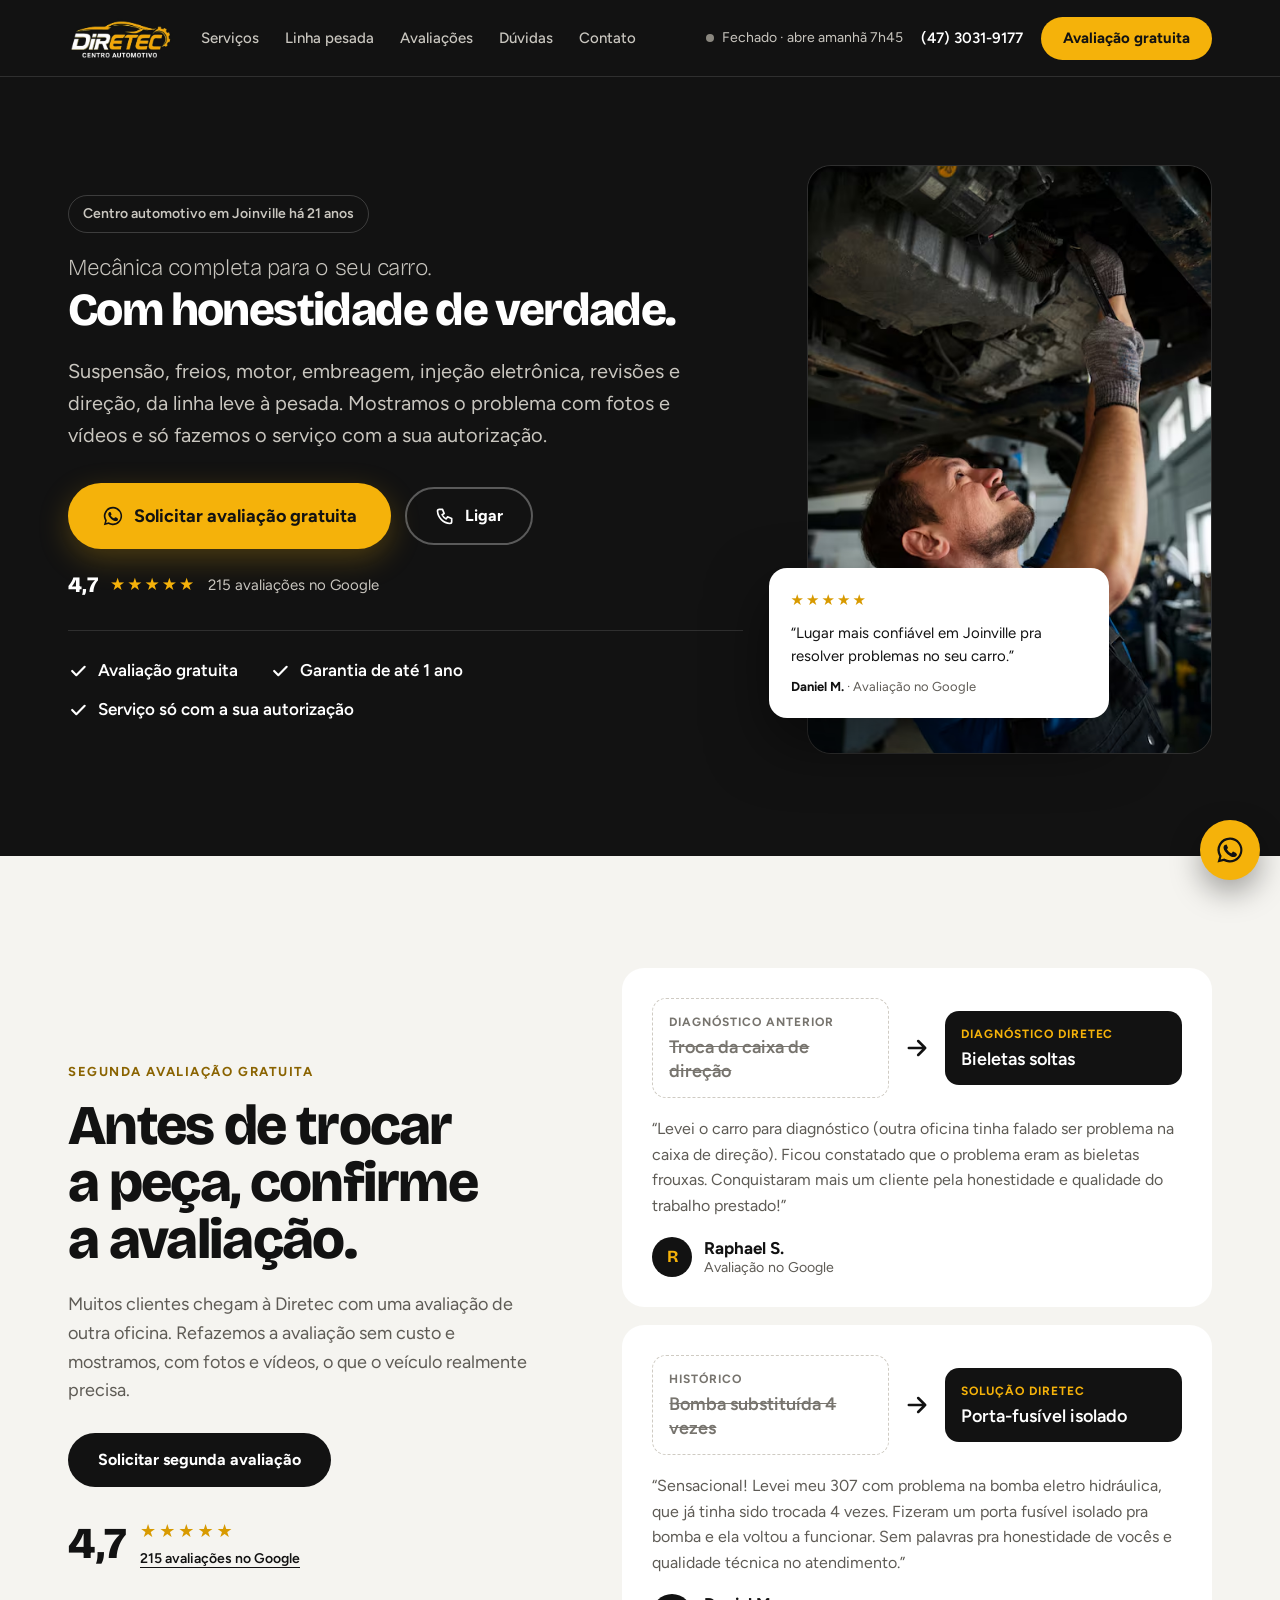
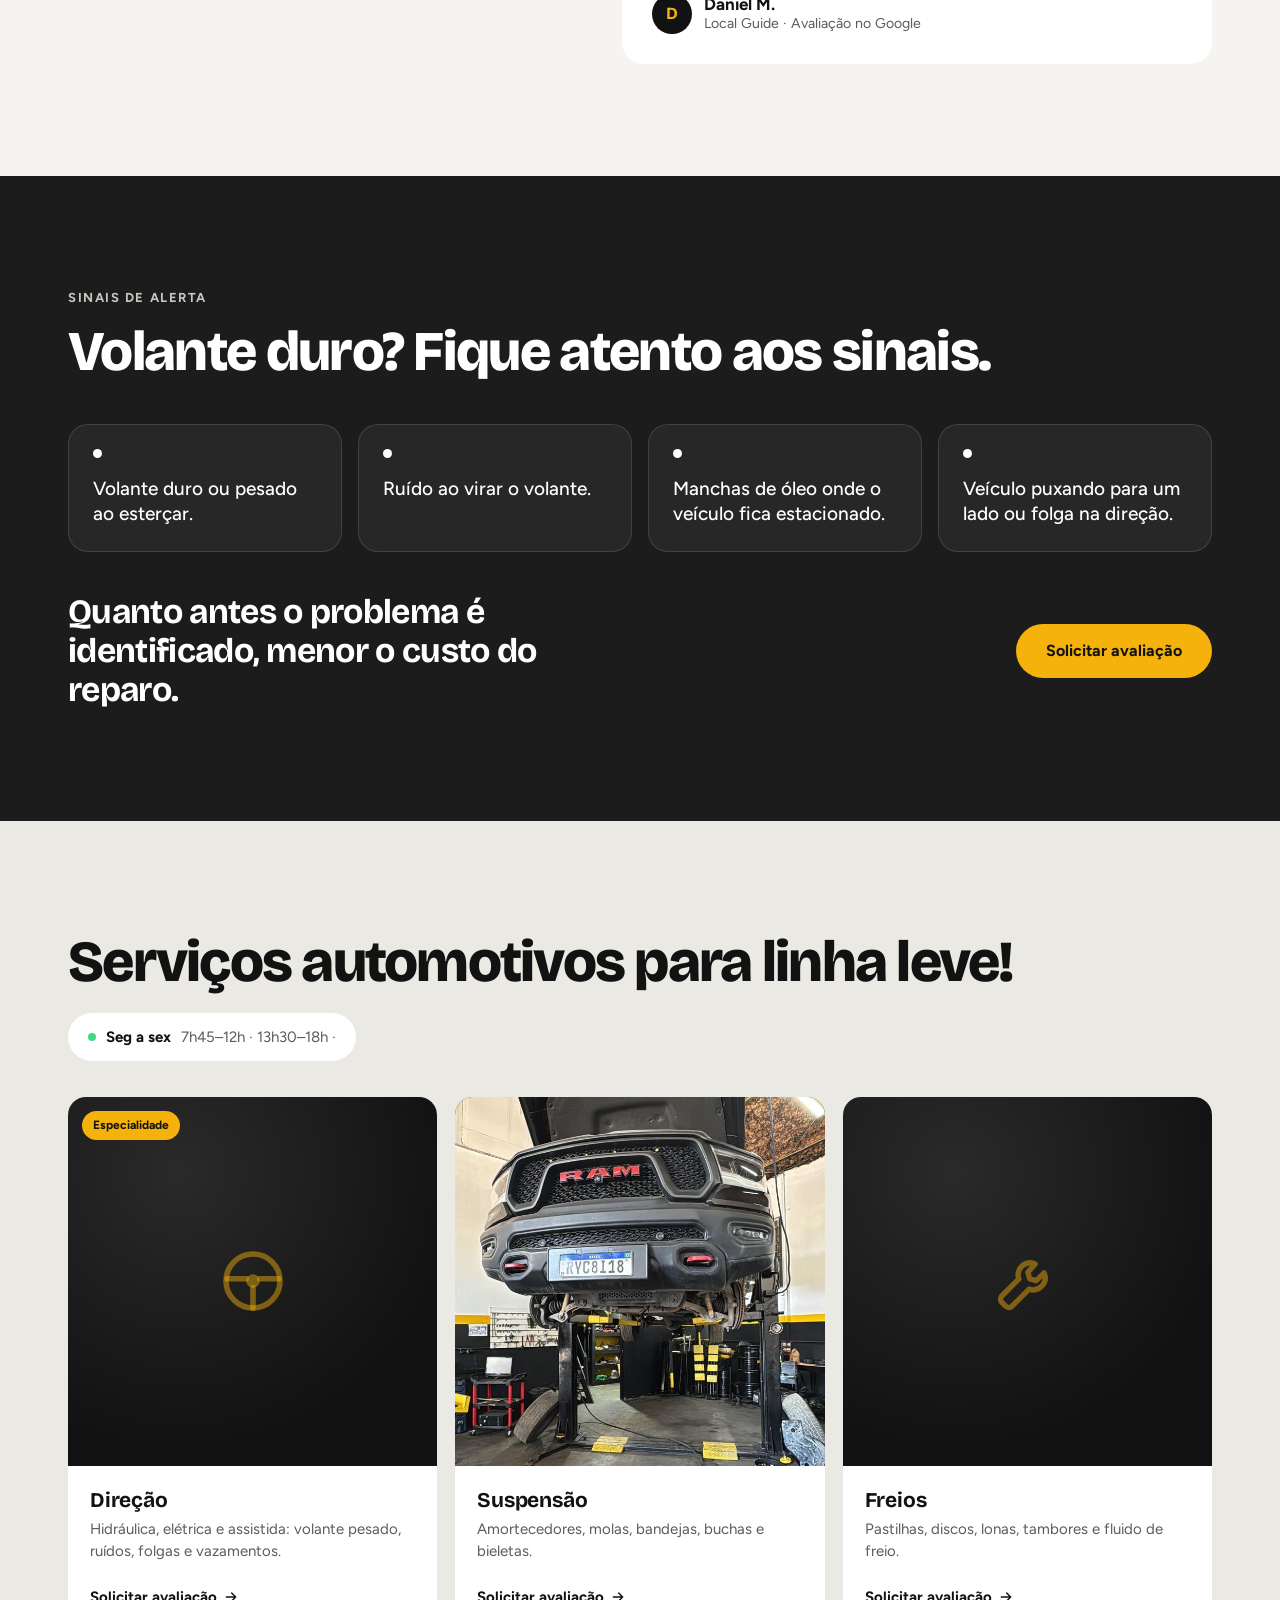
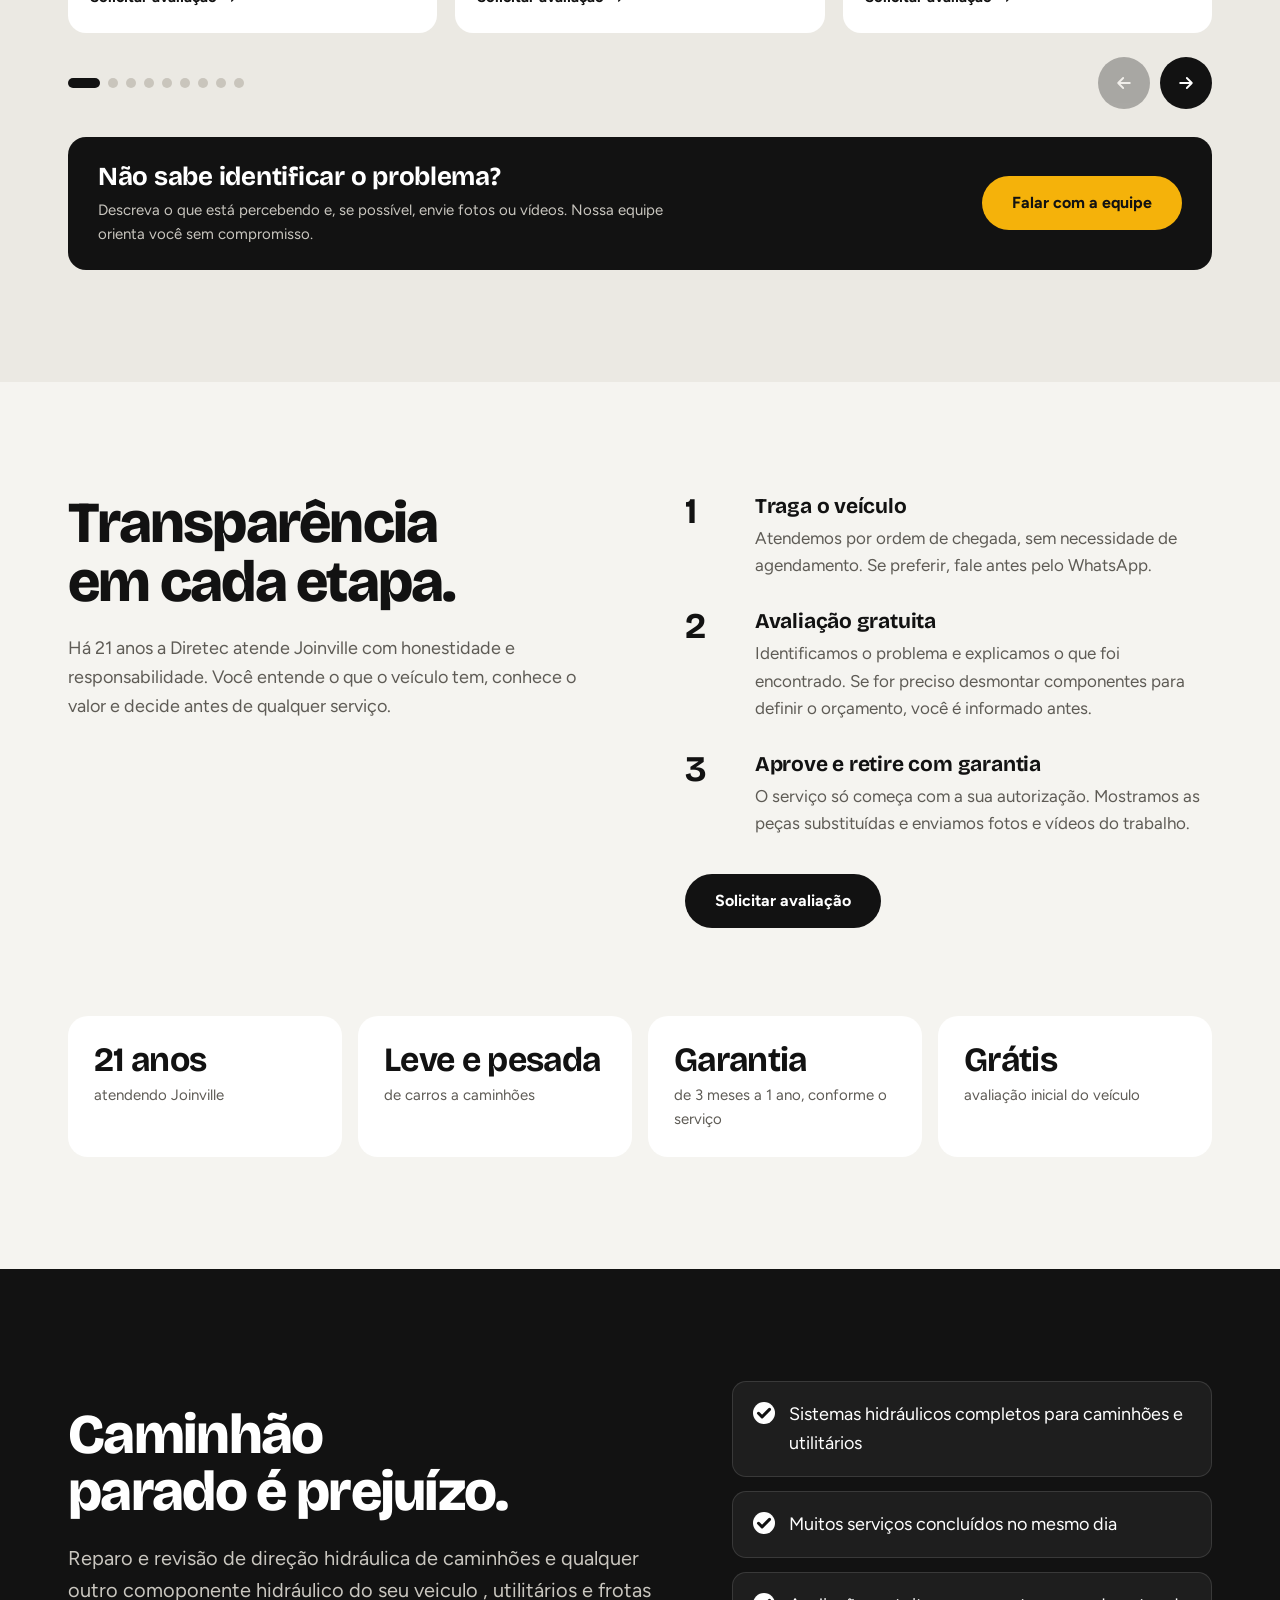
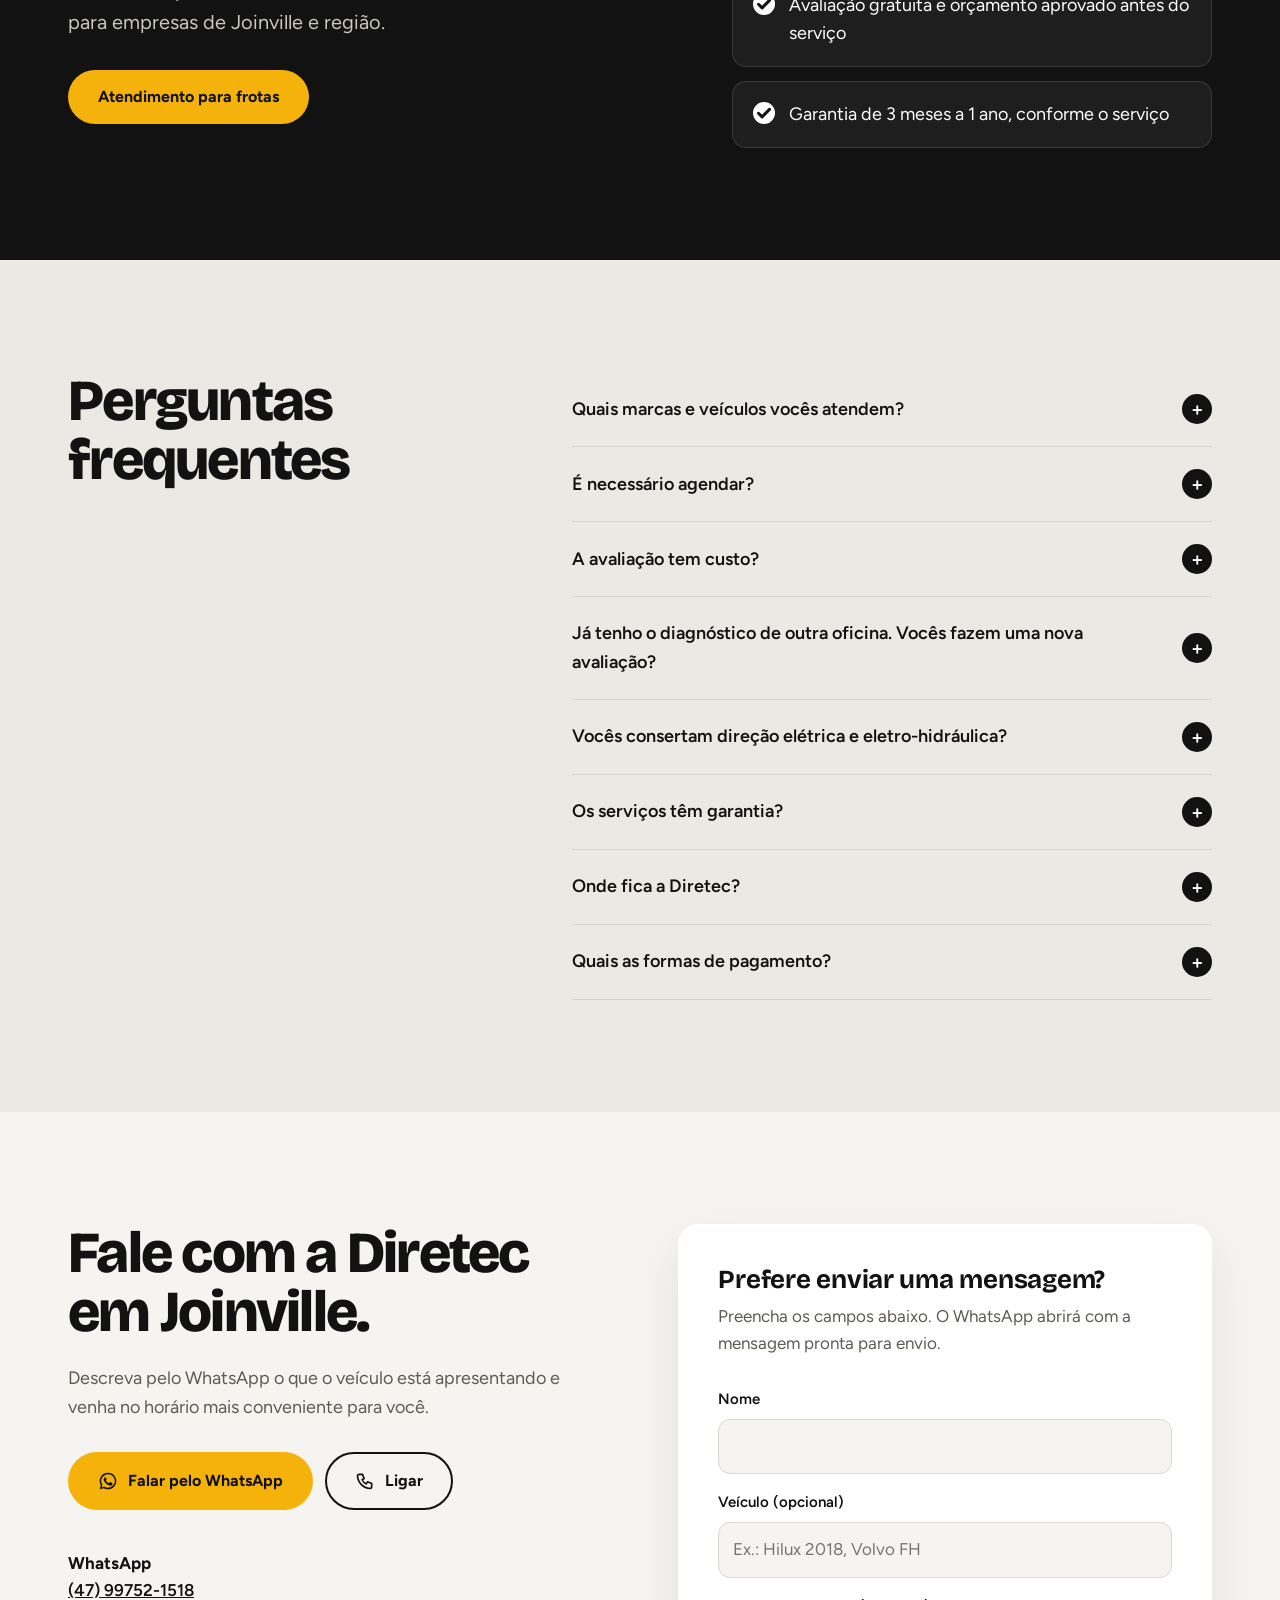
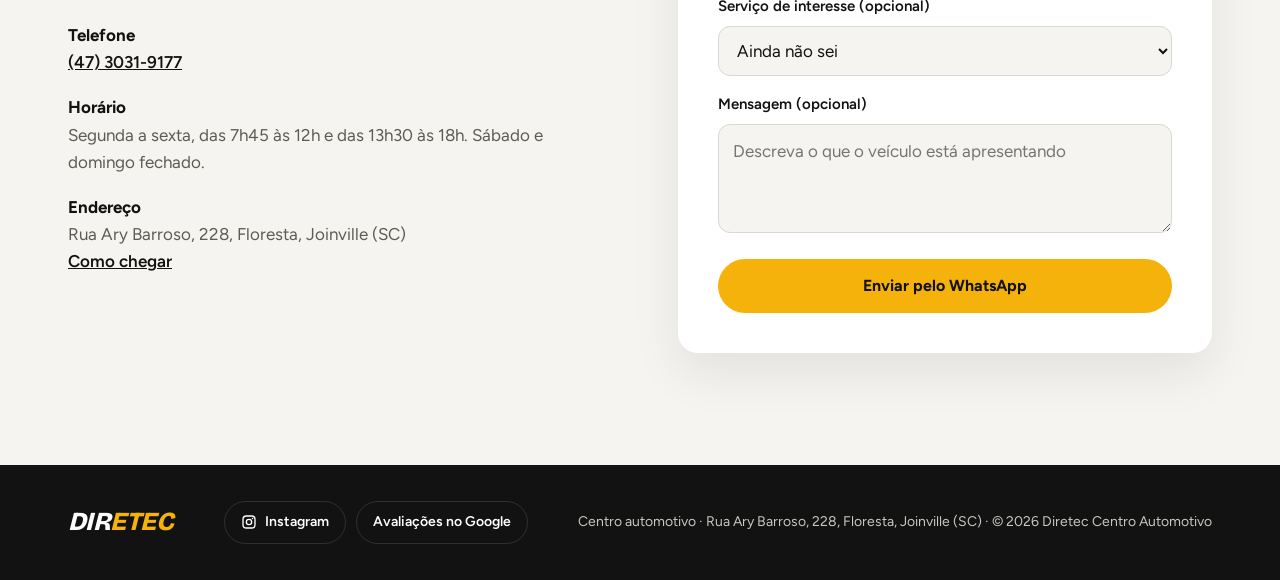
==== commit 449c4df7: "atualizado imagens e carrosel" ====
--- a/index.html
+++ b/index.html
@@ -3,15 +3,15 @@
 <head>
   <meta charset="utf-8">
   <meta name="viewport" content="width=device-width, initial-scale=1">
-  <title>Direção Hidráulica e Elétrica em Joinville | Diretec</title>
-  <meta name="description" content="Oficina em Joinville especializada em direção hidráulica e elétrica há 21 anos. Segunda avaliação gratuita, linha leve e pesada e garantia de até 1 ano.">
+  <title>Centro Automotivo em Joinville | Diretec</title>
+  <meta name="description" content="Centro automotivo em Joinville há 21 anos: suspensão, freios, motor, embreagem, injeção eletrônica, revisões e direção, da linha leve à pesada. Atendimento honesto, com fotos e vídeos do problema e garantia de até 1 ano.">
   <meta name="theme-color" content="#121212">
   <link rel="canonical" href="https://diretec.netlify.app/">
   <meta property="og:type" content="website">
   <meta property="og:locale" content="pt_BR">
   <meta property="og:site_name" content="Diretec Centro Automotivo">
-  <meta property="og:title" content="Direção hidráulica e elétrica em Joinville | Diretec">
-  <meta property="og:description" content="Oficina especializada em direção há 21 anos em Joinville. Segunda avaliação gratuita e garantia de até 1 ano.">
+  <meta property="og:title" content="Centro automotivo em Joinville | Diretec">
+  <meta property="og:description" content="Mecânica completa com honestidade, há 21 anos em Joinville. Do freio ao motor, da linha leve à pesada, com garantia de até 1 ano.">
   <meta property="og:url" content="https://diretec.netlify.app/">
   <meta property="og:image" content="https://diretec.netlify.app/logo.jpg">
   <script type="application/ld+json">
@@ -19,7 +19,7 @@
     "@context": "https://schema.org",
     "@type": "AutoRepair",
     "name": "Diretec Centro Automotivo",
-    "description": "Oficina em Joinville especializada em direção hidráulica, elétrica e assistida, da linha leve à pesada. Também realiza suspensão, freios, motor, embreagem, arrefecimento, injeção eletrônica e revisões.",
+    "description": "Centro automotivo em Joinville que realiza suspensão, freios, motor, embreagem, arrefecimento, injeção eletrônica, revisões e direção hidráulica, elétrica e assistida, da linha leve à pesada.",
     "url": "https://diretec.netlify.app/",
     "image": "https://diretec.netlify.app/logo.jpg",
     "telephone": "+55-47-3031-9177",
@@ -54,6 +54,7 @@
   <symbol id="i-check" viewBox="0 0 24 24"><path d="M5 12l5 5L20 7" fill="none" stroke="currentColor" stroke-width="2.6" stroke-linecap="round" stroke-linejoin="round"/></symbol>
   <symbol id="i-seta" viewBox="0 0 24 24"><path d="M5 12h14M13 6l6 6-6 6" fill="none" stroke="currentColor" stroke-width="2.2" stroke-linecap="round" stroke-linejoin="round"/></symbol>
   <symbol id="i-insta" viewBox="0 0 24 24"><rect x="3" y="3" width="18" height="18" rx="5" fill="none" stroke="currentColor" stroke-width="2"/><circle cx="12" cy="12" r="4" fill="none" stroke="currentColor" stroke-width="2"/><circle cx="17.3" cy="6.7" r="1.2" fill="currentColor"/></symbol>
+  <symbol id="i-chave" viewBox="0 0 24 24"><path d="M14.7 6.3a4 4 0 0 0-5.4 5L3.6 17a1.5 1.5 0 0 0 0 2.1l1.3 1.3a1.5 1.5 0 0 0 2.1 0l5.7-5.7a4 4 0 0 0 5-5.4l-2.6 2.6-2.2-.6-.6-2.2 2.4-2.8z" fill="none" stroke="currentColor" stroke-width="1.8" stroke-linejoin="round"/></symbol>
 </svg>
 
 <!-- ===== CABEÇALHO ===== -->
@@ -86,9 +87,9 @@
   <section class="hero escuro">
     <div class="wrap hero-in">
       <div class="hero-texto">
-        <span class="pill-tag">Oficina especializada em direção em Joinville há 21 anos</span>
-        <h1><span class="linha linha-pergunta">Orçamento caro?</span> <span class="linha linha-resposta">Segunda avaliação grátis.</span></h1>
-        <p class="lead"><span class="so-pc">Recebeu um avaliação de outra oficina? Avaliamos o seu veículo sem custo e mostramos o problema real, com fotos e vídeos. Nenhum serviço é feito sem a sua autorização.</span><span class="so-cel">Avaliamos o seu veículo sem custo e mostramos o problema real antes de qualquer serviço.</span></p>
+        <span class="pill-tag">Centro automotivo em Joinville há 21 anos</span>
+        <h1><span class="linha linha-pergunta">Mecânica completa para o seu carro.</span> <span class="linha linha-resposta">Com honestidade de verdade.</span></h1>
+        <p class="lead"><span class="so-pc">Suspensão, freios, motor, embreagem, injeção eletrônica, revisões e direção, da linha leve à pesada. Mostramos o problema com fotos e vídeos e só fazemos o serviço com a sua autorização.</span><span class="so-cel">Do freio ao motor, mostramos o problema com fotos e vídeos e só fazemos o serviço com a sua autorização.</span></p>
 
         <div class="hero-botoes">
           <a class="btn btn-amarelo btn-grande" data-wa="Olá! Vim pelo site e gostaria de solicitar uma avaliação gratuita do meu veículo." href="#contato">
@@ -186,69 +187,106 @@
     </div>
   </section>
 
-  <!-- ===== SERVIÇOS (grade) ===== -->
+  <!-- ===== SERVIÇOS (carrossel) ===== -->
   <section class="secao claro-2" id="servicos">
     <div class="wrap">
       <div class="servicos-topo">
-        <h2 class="titulo-grande">Serviços automotivos para linha leve !</h2>
+        <h2 class="titulo-grande">Serviços automotivos para linha leve!</h2>
         <div class="horario-chip"><span class="status-ponto"></span><b>Seg a sex</b><span>7h45–12h · 13h30–18h · </span></div>
       </div>
 
-      <div class="servicos">
-        <article class="servico-destaque">
-          <div class="servico-destaque-texto">
-            <span class="selo-novo">Especialidade</span>
-            <h3>Direção</h3>
-            <p>Conserto de direção hidráulica, elétrica e assistida: volante pesado, ruídos, folgas e vazamentos.</p>
-            <a class="btn btn-amarelo btn-sm" data-wa="Olá! Gostaria de uma avaliação de a direção do meu veículo." href="#contato">Solicitar avaliação</a>
+      <!-- Carrossel de serviços.
+           Foto de cada serviço: coloque na pasta "fotos" com o nome do data-foto (ex.: fotos/servico-freios.jpg) e ela aparece sozinha.
+           Para adicionar um serviço novo: copie um <article class="slide"> inteiro, troque o texto e o data-foto. -->
+      <div class="carrossel" data-carrossel>
+        <div class="carrossel-trilho" tabindex="0" aria-label="Serviços da Diretec, role para o lado para ver mais">
+          <article class="slide">
+            <div class="slide-foto" data-foto="servico-direcao" data-alt="Conserto de direção hidráulica na oficina Diretec em Joinville">
+              <svg viewBox="0 0 64 64" aria-hidden="true"><circle cx="32" cy="32" r="24" fill="none" stroke="currentColor" stroke-width="5"/><circle cx="32" cy="32" r="6" fill="currentColor"/><path d="M9 30h17M38 30h17M32 38v18" stroke="currentColor" stroke-width="5" stroke-linecap="round"/></svg>
+              <span class="selo-novo">Especialidade</span>
+            </div>
+            <div class="slide-texto">
+              <h3>Direção</h3>
+              <p>Hidráulica, elétrica e assistida: volante pesado, ruídos, folgas e vazamentos.</p>
+              <a data-wa="Olá! Gostaria de uma avaliação da direção do meu veículo." href="#contato">Solicitar avaliação <svg aria-hidden="true"><use href="#i-seta"/></svg></a>
+            </div>
+          </article>
+          <article class="slide">
+            <div class="slide-foto" data-foto="suspensao" data-alt="Serviço de suspensão na oficina Diretec"><svg aria-hidden="true"><use href="#i-chave"/></svg></div>
+            <div class="slide-texto">
+              <h3>Suspensão</h3>
+              <p>Amortecedores, molas, bandejas, buchas e bieletas.</p>
+              <a data-wa="Olá! Gostaria de uma avaliação da suspensão." href="#contato">Solicitar avaliação <svg aria-hidden="true"><use href="#i-seta"/></svg></a>
+            </div>
+          </article>
+          <article class="slide">
+            <div class="slide-foto" data-foto="servico-freios" data-alt="Serviço de freios na oficina Diretec"><svg aria-hidden="true"><use href="#i-chave"/></svg></div>
+            <div class="slide-texto">
+              <h3>Freios</h3>
+              <p>Pastilhas, discos, lonas, tambores e fluido de freio.</p>
+              <a data-wa="Olá! Gostaria de uma avaliação dos freios." href="#contato">Solicitar avaliação <svg aria-hidden="true"><use href="#i-seta"/></svg></a>
+            </div>
+          </article>
+          <article class="slide">
+            <div class="slide-foto" data-foto="servico-alinhamento" data-alt="Alinhamento e balanceamento na oficina Diretec"><svg aria-hidden="true"><use href="#i-chave"/></svg></div>
+            <div class="slide-texto">
+              <h3>Alinhamento e balanceamento</h3>
+              <p>Direção alinhada e maior vida útil dos pneus.</p>
+              <a data-wa="Olá! Gostaria de fazer alinhamento e balanceamento." href="#contato">Solicitar avaliação <svg aria-hidden="true"><use href="#i-seta"/></svg></a>
+            </div>
+          </article>
+          <article class="slide">
+            <div class="slide-foto" data-foto="servico-motor" data-alt="Serviço de motor e embreagem na oficina Diretec"><svg aria-hidden="true"><use href="#i-chave"/></svg></div>
+            <div class="slide-texto">
+              <h3>Motor e embreagem</h3>
+              <p>Retífica, juntas, correia dentada e embreagem.</p>
+              <a data-wa="Olá! Gostaria de uma avaliação de motor/embreagem." href="#contato">Solicitar avaliação <svg aria-hidden="true"><use href="#i-seta"/></svg></a>
+            </div>
+          </article>
+          <article class="slide">
+            <div class="slide-foto" data-foto="servico-oleo" data-alt="Troca de óleo e filtros na oficina Diretec"><svg aria-hidden="true"><use href="#i-chave"/></svg></div>
+            <div class="slide-texto">
+              <h3>Óleo e filtros</h3>
+              <p>Óleo e filtros conforme a especificação do fabricante.</p>
+              <a data-wa="Olá! Gostaria de fazer a troca de óleo e filtros." href="#contato">Solicitar avaliação <svg aria-hidden="true"><use href="#i-seta"/></svg></a>
+            </div>
+          </article>
+          <article class="slide">
+            <div class="slide-foto" data-foto="servico-arrefecimento" data-alt="Serviço de arrefecimento na oficina Diretec"><svg aria-hidden="true"><use href="#i-chave"/></svg></div>
+            <div class="slide-texto">
+              <h3>Arrefecimento</h3>
+              <p>Radiador, bomba d'água e mangueiras, prevenindo o superaquecimento.</p>
+              <a data-wa="Olá! Gostaria de uma avaliação do sistema de arrefecimento." href="#contato">Solicitar avaliação <svg aria-hidden="true"><use href="#i-seta"/></svg></a>
+            </div>
+          </article>
+          <article class="slide">
+            <div class="slide-foto" data-foto="scan" data-alt="Diagnóstico de injeção eletrônica com scanner na oficina Diretec"><svg aria-hidden="true"><use href="#i-chave"/></svg></div>
+            <div class="slide-texto">
+              <h3>Injeção eletrônica e scanner</h3>
+              <p>Diagnóstico eletrônico da injeção, da direção elétrica e dos módulos.</p>
+              <a data-wa="Olá! Gostaria de agendar um diagnóstico eletrônico." href="#contato">Solicitar avaliação <svg aria-hidden="true"><use href="#i-seta"/></svg></a>
+            </div>
+          </article>
+          <article class="slide">
+            <div class="slide-foto" data-foto="servico-revisao" data-alt="Revisão de veículo na oficina Diretec"><svg aria-hidden="true"><use href="#i-chave"/></svg></div>
+            <div class="slide-texto">
+              <h3>Revisões e laudo</h3>
+              <p>Revisão preventiva, revisão para viagem e laudo para compra e venda.</p>
+              <a data-wa="Olá! Gostaria de agendar uma revisão / laudo." href="#contato">Solicitar avaliação <svg aria-hidden="true"><use href="#i-seta"/></svg></a>
+            </div>
+          </article>
+        </div>
+
+        <div class="carrossel-controles">
+          <div class="carrossel-pontos" data-pontos></div>
+          <div class="carrossel-setas">
+            <button class="carrossel-seta" type="button" data-anterior aria-label="Serviço anterior"><svg aria-hidden="true"><use href="#i-seta"/></svg></button>
+            <button class="carrossel-seta" type="button" data-proximo aria-label="Próximo serviço"><svg aria-hidden="true"><use href="#i-seta"/></svg></button>
           </div>
-          <!-- Coloque fotos/direcao.jpg e ela aparece aqui sozinha -->
-          <div class="servico-destaque-foto" data-foto="direcao">
-            <svg viewBox="0 0 64 64" aria-hidden="true"><circle cx="32" cy="32" r="24" fill="none" stroke="currentColor" stroke-width="5"/><circle cx="32" cy="32" r="6" fill="currentColor"/><path d="M9 30h17M38 30h17M32 38v18" stroke="currentColor" stroke-width="5" stroke-linecap="round"/></svg>
-          </div>
-        </article>
-
-       
-        <article class="servico">
-          <h3>Suspensão</h3>
-          <p>Amortecedores, molas, bandejas, buchas e bieletas.</p>
-          <a data-wa="Olá! Gostaria de uma avaliação de a suspensão." href="#contato">Solicitar avaliação <svg aria-hidden="true"><use href="#i-seta"/></svg></a>
-        </article>
-        <article class="servico">
-          <h3>Freios</h3>
-          <p>Pastilhas, discos, lonas, tambores e fluido de freio.</p>
-          <a data-wa="Olá! Gostaria de uma avaliação de os freios." href="#contato">Solicitar avaliação <svg aria-hidden="true"><use href="#i-seta"/></svg></a>
-        </article>
-        <article class="servico">
-          <h3>Alinhamento e balanceamento</h3>
-          <p>Direção alinhada e maior vida útil dos pneus.</p>
-          <a data-wa="Olá! Gostaria de fazer alinhamento e balanceamento." href="#contato">Solicitar avaliação <svg aria-hidden="true"><use href="#i-seta"/></svg></a>
-        </article>
-        <article class="servico">
-          <h3>Motor e embreagem</h3>
-          <p>Retífica, juntas, correia dentada e embreagem.</p>
-          <a data-wa="Olá! Gostaria de uma avaliação de motor/embreagem." href="#contato">Solicitar avaliação <svg aria-hidden="true"><use href="#i-seta"/></svg></a>
-        </article>
-        <article class="servico">
-          <h3>Óleo e filtros</h3>
-          <p>Óleo e filtros conforme a especificação do fabricante.</p>
-          <a data-wa="Olá! Gostaria de fazer a troca de óleo e filtros." href="#contato">Solicitar avaliação <svg aria-hidden="true"><use href="#i-seta"/></svg></a>
-        </article>
-        <article class="servico">
-          <h3>Arrefecimento</h3>
-          <p>Radiador, bomba d'água e mangueiras, prevenindo o superaquecimento.</p>
-          <a data-wa="Olá! Gostaria de uma avaliação de o sistema de arrefecimento." href="#contato">Solicitar avaliação <svg aria-hidden="true"><use href="#i-seta"/></svg></a>
-        </article>
-        <article class="servico">
-          <h3>Injeção eletrônica e scanner</h3>
-          <p>Diagnóstico eletrônico da injeção, da direção elétrica e dos módulos.</p>
-          <a data-wa="Olá! Gostaria de agendar um diagnóstico eletrônico." href="#contato">Solicitar avaliação <svg aria-hidden="true"><use href="#i-seta"/></svg></a>
-        </article>
-        <article class="servico">
-          <h3>Revisões e laudo</h3>
-          <p>Revisão preventiva, revisão para viagem e laudo para compra e venda.</p>
-          <a data-wa="Olá! Gostaria de agendar uma revisão / laudo." href="#contato">Solicitar avaliação <svg aria-hidden="true"><use href="#i-seta"/></svg></a>
-        </article>
+        </div>
+      </div>
+
+      <div class="servicos-rodape">
         <article class="servico-ajuda">
           <div>
             <h3>Não sabe identificar o problema?</h3>
@@ -421,7 +459,7 @@
       <a class="pill-rede" data-link="instagram" href="#contato" target="_blank" rel="noopener"><svg aria-hidden="true"><use href="#i-insta"/></svg>Instagram</a>
       <a class="pill-rede" data-link="google" href="#contato" target="_blank" rel="noopener">Avaliações no Google</a>
     </div>
-    <p>Oficina especializada em direção · Rua Ary Barroso, 228, Floresta, Joinville (SC) · © <span id="ano"></span> Diretec Centro Automotivo</p>
+    <p>Centro automotivo · Rua Ary Barroso, 228, Floresta, Joinville (SC) · © <span id="ano"></span> Diretec Centro Automotivo</p>
   </div>
 </footer>
 
--- a/styles.css
+++ b/styles.css
@@ -105,17 +105,17 @@
 .hero-in { display: grid; grid-template-columns: minmax(0, 1.25fr) minmax(0, .75fr); gap: clamp(32px, 5vw, 64px); align-items: center; }
 .pill-tag { display: inline-block; font-size: 14px; font-weight: 600; color: var(--texto-claro); border: 1px solid rgba(255, 255, 255, .18); border-radius: 999px; padding: 7px 14px; margin-bottom: 24px; }
 .hero h1 { font-size: clamp(40px, 4.6vw, 64px); line-height: 1; letter-spacing: -.035em; }
-/* "Orçamento caro?" (pergunta, discreta) / "Segunda avaliação" / "grátis." */
+/* "Mecânica completa para o seu carro." (linha discreta) / "Com honestidade de verdade." (destaque) */
 .hero h1 .linha { display: block; }
-/* "Segunda avaliação grátis." sempre numa linha só: a fonte acompanha a largura da coluna de texto
-   (a frase ocupa ~11,5x o tamanho da fonte, por isso 8.4% da largura) */
+/* "Com honestidade de verdade." sempre numa linha só: a fonte acompanha a largura da coluna de texto
+   (a frase ocupa ~13,4x o tamanho da fonte; 6.8% da largura deixa ~9% de folga antes da imagem) */
 .hero-texto { container-type: inline-size; }
-.hero h1 .linha-resposta { white-space: nowrap; font-size: min(48px, 3.4vw); }
+.hero h1 .linha-resposta { white-space: nowrap; font-size: min(48px, 2.8vw); }
 @supports (font-size: 1cqi) {
-  .hero h1 { font-size: min(64px, 8.4cqi); }
+  .hero h1 { font-size: min(64px, 6.8cqi); }
   .hero h1 .linha-resposta { font-size: 1em; }
 }
-.hero h1 .linha-pergunta { font-size: .50em; font-weight: 200; color: var(--texto-claro); letter-spacing: -.02em; margin-bottom: .3em; }
+.hero h1 .linha-pergunta { font-size: max(16px, .50em); font-weight: 200; color: var(--texto-claro); letter-spacing: -.02em; margin-bottom: .3em; }
 .hero .lead { margin-top: 22px; }
 .hero-botoes { display: flex; flex-wrap: wrap; align-items: center; gap: 14px; margin-top: 32px; }
 
@@ -181,31 +181,73 @@
 .sinais-rodape { display: flex; flex-wrap: wrap; align-items: center; justify-content: space-between; gap: 20px 32px; margin-top: 40px; }
 .frase-destaque { font: 700 clamp(24px, 3vw, 34px)/1.15 var(--f-titulo); letter-spacing: -.02em; max-width: 24ch; }
 
-/* ---------- Serviços (grade) ---------- */
+/* ---------- Serviços (carrossel) ---------- */
 .servicos-topo { display: flex; flex-wrap: wrap; justify-content: space-between; align-items: flex-end; gap: 20px 32px; }
 .horario-chip { display: flex; flex-wrap: wrap; align-items: center; gap: 4px 10px; background: var(--branco); border-radius: 999px; padding: 12px 20px; font-size: 15px; }
 .horario-chip span:last-child { color: var(--texto-suave); }
-.servicos { display: grid; grid-template-columns: repeat(4, minmax(0, 1fr)); gap: 14px; margin-top: 36px; }
-.servico { background: var(--branco); border-radius: 18px; padding: 22px; display: flex; flex-direction: column; gap: 6px; min-height: 160px; }
-.servico h3 { font-size: 20px; }
-.servico p { font-size: 15px; line-height: 1.45; color: var(--texto-suave); margin-bottom: 10px; }
-.servico a { margin-top: auto; align-self: flex-start; display: inline-flex; align-items: center; gap: 6px; min-height: 44px; font-weight: 700; font-size: 15px; text-decoration: none; } /* 44px: área de toque confortável no celular */
-.servico a svg { width: 16px; height: 16px; transition: transform .15s ease; }
-.servico a:hover { text-decoration: underline; text-underline-offset: 4px; }
-.servico a:hover svg { transform: translateX(3px); }
-
-.servico-destaque { grid-column: span 2; grid-row: span 2; border-radius: 20px; overflow: hidden; background: var(--escuro); color: var(--branco); display: grid; grid-template-columns: minmax(0, 1fr) minmax(0, 1fr); }
-.servico-destaque-texto { padding: 28px; display: flex; flex-direction: column; align-items: flex-start; gap: 10px; }
-.servico-destaque h3 { font-size: 32px; letter-spacing: -.02em; margin-top: 6px; }
-.servico-destaque p { color: var(--texto-claro); font-size: 16px; margin-bottom: 14px; }
-.servico-destaque .btn { margin-top: auto; }
+/* Carrossel: rola com o dedo no celular, setas e pontos no computador, troca sozinho a cada 5 s */
+.carrossel { margin-top: 36px; }
+.carrossel-trilho {
+  --por-vez: 3; --vao: 18px;
+  display: grid; grid-auto-flow: column; grid-auto-columns: calc((100% - (var(--por-vez) - 1) * var(--vao)) / var(--por-vez));
+  gap: var(--vao); overflow-x: auto; scroll-snap-type: x mandatory; scroll-behavior: smooth; overscroll-behavior-x: contain;
+  scrollbar-width: none; padding-block: 6px 14px; margin-block: -6px -14px; /* espaço para a sombra e o foco */
+}
+.carrossel-trilho::-webkit-scrollbar { display: none; }
+.slide {
+  scroll-snap-align: start; background: var(--branco); border-radius: 18px; overflow: hidden; display: flex; flex-direction: column;
+  transition: transform .3s ease, box-shadow .3s ease;
+}
+.slide:hover { transform: translateY(-4px); box-shadow: 0 18px 40px rgba(18, 18, 18, .12); }
+.slide-foto {
+  position: relative; aspect-ratio: 1 / 1; overflow: hidden; display: grid; place-items: center;
+  background: radial-gradient(circle at 30% 20%, #2A2A2A, var(--escuro) 70%); color: rgba(245, 178, 10, .45);
+}
+.slide-foto > svg { width: 72px; height: 72px; }
+.slide-foto img { position: absolute; inset: 0; width: 100%; height: 100%; object-fit: cover; transition: transform .6s ease; }
+.slide:hover .slide-foto img { transform: scale(1.06); }
+.slide-foto.com-foto > svg { display: none; }
+/* Fotos em pé: escolhe a parte que aparece no recorte do cartão */
+.slide-foto[data-foto="suspensao"] img { object-position: 50% 36%; } /* carro no elevador com a suspensão à mostra */
+.slide-foto[data-foto="scan"] img { object-position: 50% 90%; }      /* painel e tela do scanner */
+.slide-foto .selo-novo { position: absolute; top: 14px; left: 14px; z-index: 1; }
+.slide-texto { padding: 22px 22px 14px; display: flex; flex-direction: column; gap: 6px; flex: 1; }
+.slide h3 { font-size: 21px; }
+.slide p { font-size: 15px; line-height: 1.45; color: var(--texto-suave); margin-bottom: 6px; }
+.slide a { margin-top: auto; align-self: flex-start; display: inline-flex; align-items: center; gap: 6px; min-height: 44px; font-weight: 700; font-size: 15px; text-decoration: none; } /* 44px: área de toque confortável no celular */
+.slide a svg { width: 16px; height: 16px; transition: transform .15s ease; }
+.slide a:hover { text-decoration: underline; text-underline-offset: 4px; }
+.slide a:hover svg { transform: translateX(3px); }
 .selo-novo { background: var(--amarelo); color: var(--escuro); font-size: 12px; font-weight: 700; padding: 5px 11px; border-radius: 999px; }
-.servico-destaque-foto { position: relative; background: var(--escuro-2); display: grid; place-items: center; color: rgba(255, 255, 255, .25); min-height: 220px; }
-.servico-destaque-foto svg { width: 96px; height: 96px; }
-.servico-destaque-foto img { position: absolute; inset: 0; width: 100%; height: 100%; object-fit: cover; }
-.servico-destaque-foto.com-foto svg { display: none; }
-
-.servico-ajuda { grid-column: span 3; background: var(--escuro); color: var(--branco); border-radius: 18px; padding: 24px 30px; display: flex; flex-wrap: wrap; align-items: center; justify-content: space-between; gap: 18px 24px; }
+
+/* Entrada: os cartões sobem um a um quando a seção aparece na tela */
+.carrossel.anima .slide { opacity: 0; transform: translateY(28px); }
+.carrossel.anima.visivel .slide {
+  opacity: 1; transform: none;
+  transition: opacity .6s ease, transform .6s cubic-bezier(.2, .7, .2, 1), box-shadow .3s ease;
+  transition-delay: calc(var(--i, 0) * 90ms);
+}
+.carrossel.anima.visivel .slide:hover { transform: translateY(-4px); transition-delay: 0s; }
+
+.carrossel-controles { display: flex; justify-content: space-between; align-items: center; gap: 20px; margin-top: 24px; }
+.carrossel-pontos { display: flex; flex-wrap: wrap; gap: 8px; }
+.carrossel-ponto {
+  width: 10px; height: 10px; padding: 0; border: 0; border-radius: 999px; background: #C9C5BC; cursor: pointer;
+  transition: width .35s ease, background-color .35s ease;
+}
+.carrossel-ponto[aria-current="true"] { width: 32px; background: var(--escuro); }
+.carrossel-setas { display: flex; gap: 10px; }
+.carrossel-seta {
+  width: 52px; height: 52px; border-radius: 50%; border: 0; background: var(--escuro); color: var(--branco); cursor: pointer;
+  display: grid; place-items: center; transition: background-color .15s ease, transform .15s ease, opacity .2s ease;
+}
+.carrossel-seta:hover { background: var(--amarelo); color: var(--escuro); transform: translateY(-1px); }
+.carrossel-seta:disabled { opacity: .3; cursor: default; transform: none; background: var(--escuro); color: var(--branco); }
+.carrossel-seta svg { width: 20px; height: 20px; }
+.carrossel-seta[data-anterior] svg { transform: rotate(180deg); }
+
+.servicos-rodape { margin-top: 28px; }
+.servico-ajuda { background: var(--escuro); color: var(--branco); border-radius: 18px; padding: 24px 30px; display: flex; flex-wrap: wrap; align-items: center; justify-content: space-between; gap: 18px 24px; }
 .servico-ajuda h3 { font-size: 26px; }
 .servico-ajuda p { color: var(--texto-claro); font-size: 15px; margin-top: 6px; max-width: 60ch; }
 
@@ -309,8 +351,7 @@
   .menu-btn { display: grid; gap: 4px; place-content: center; width: 44px; height: 44px; border-radius: 50%; border: 1px solid var(--borda-escura); background: transparent; cursor: pointer; }
   .menu-btn span { display: block; width: 18px; height: 2px; background: var(--branco); }
   .sinais, .numeros { grid-template-columns: repeat(2, 1fr); }
-  .servicos { grid-template-columns: repeat(2, minmax(0, 1fr)); }
-  .servico-ajuda { grid-column: 1 / -1; }
+  .carrossel-trilho { --por-vez: 2; }
 }
 @media (max-width: 860px) {
   .hero-in, .confianca, .como, .pesada, .duvidas, .contato { grid-template-columns: minmax(0, 1fr); }
@@ -330,8 +371,8 @@
   .hero-depo { display: none; }
   .pill-tag, .hero-botoes { display: none; }
   .hero h1 { font-size: clamp(32px, 10.2vw, 56px); }
-  .hero h1 .linha-resposta { font-size: min(56px, calc((100vw - 40px) / 11.8)); }
-  @supports (font-size: 1cqi) { .hero h1 { font-size: min(56px, 8.4cqi); } .hero h1 .linha-resposta { font-size: 1em; } }
+  .hero h1 .linha-resposta { font-size: min(56px, calc((100vw - 40px) / 14.6)); }
+  @supports (font-size: 1cqi) { .hero h1 { font-size: min(56px, 6.8cqi); } .hero h1 .linha-resposta { font-size: 1em; } }
   .hero .lead { margin-top: 14px; font-size: 17px; }
   .prova { margin-top: 18px; }
   .prova-nota { font-size: 20px; }
@@ -351,8 +392,6 @@
   }
   .barra-mobile .btn { padding: 0; height: 54px; }
   .rodape { padding-bottom: 110px; } /* espaço para a barra fixa */
-  .servico-destaque { grid-template-columns: 1fr; }
-  .servico-destaque-foto { order: -1; }
 }
 @media (max-width: 560px) {
   .status { font-size: 13px; }
@@ -368,9 +407,10 @@
   /* Texto de botão pode quebrar linha no celular, nunca alargar a página */
   .btn { white-space: normal; text-align: center; line-height: 1.25; max-width: 100%; }
   .btn-grande { padding: 18px 22px; font-size: 17px; }
-  .servicos { grid-template-columns: minmax(0, 1fr); }
-  .servico-destaque, .servico-ajuda { grid-column: auto; grid-row: auto; }
-  .servico { min-height: 0; }
+  /* Celular: um cartão e a pontinha do próximo, para mostrar que dá para arrastar */
+  .carrossel-trilho { --por-vez: 1.18; --vao: 12px; }
+  .carrossel-seta { width: 46px; height: 46px; }
+  .servico-ajuda { padding: 22px; }
   .caso-antes-depois { grid-template-columns: 1fr; }
   .caso-seta { transform: rotate(90deg); margin-inline: auto; }
   .form { padding: 22px; }
@@ -384,6 +424,9 @@
 }
 @media (prefers-reduced-motion: reduce) {
   html { scroll-behavior: auto; }
-  .btn, .faq summary::after, .servico a svg { transition: none; }
+  .btn, .faq summary::after, .slide, .slide a svg, .slide-foto img, .carrossel-ponto, .carrossel-seta { transition: none; }
+  .carrossel-trilho { scroll-behavior: auto; }
+  .slide:hover { transform: none; }
+  .slide:hover .slide-foto img { transform: none; }
   .btn:hover { transform: none; }
 }
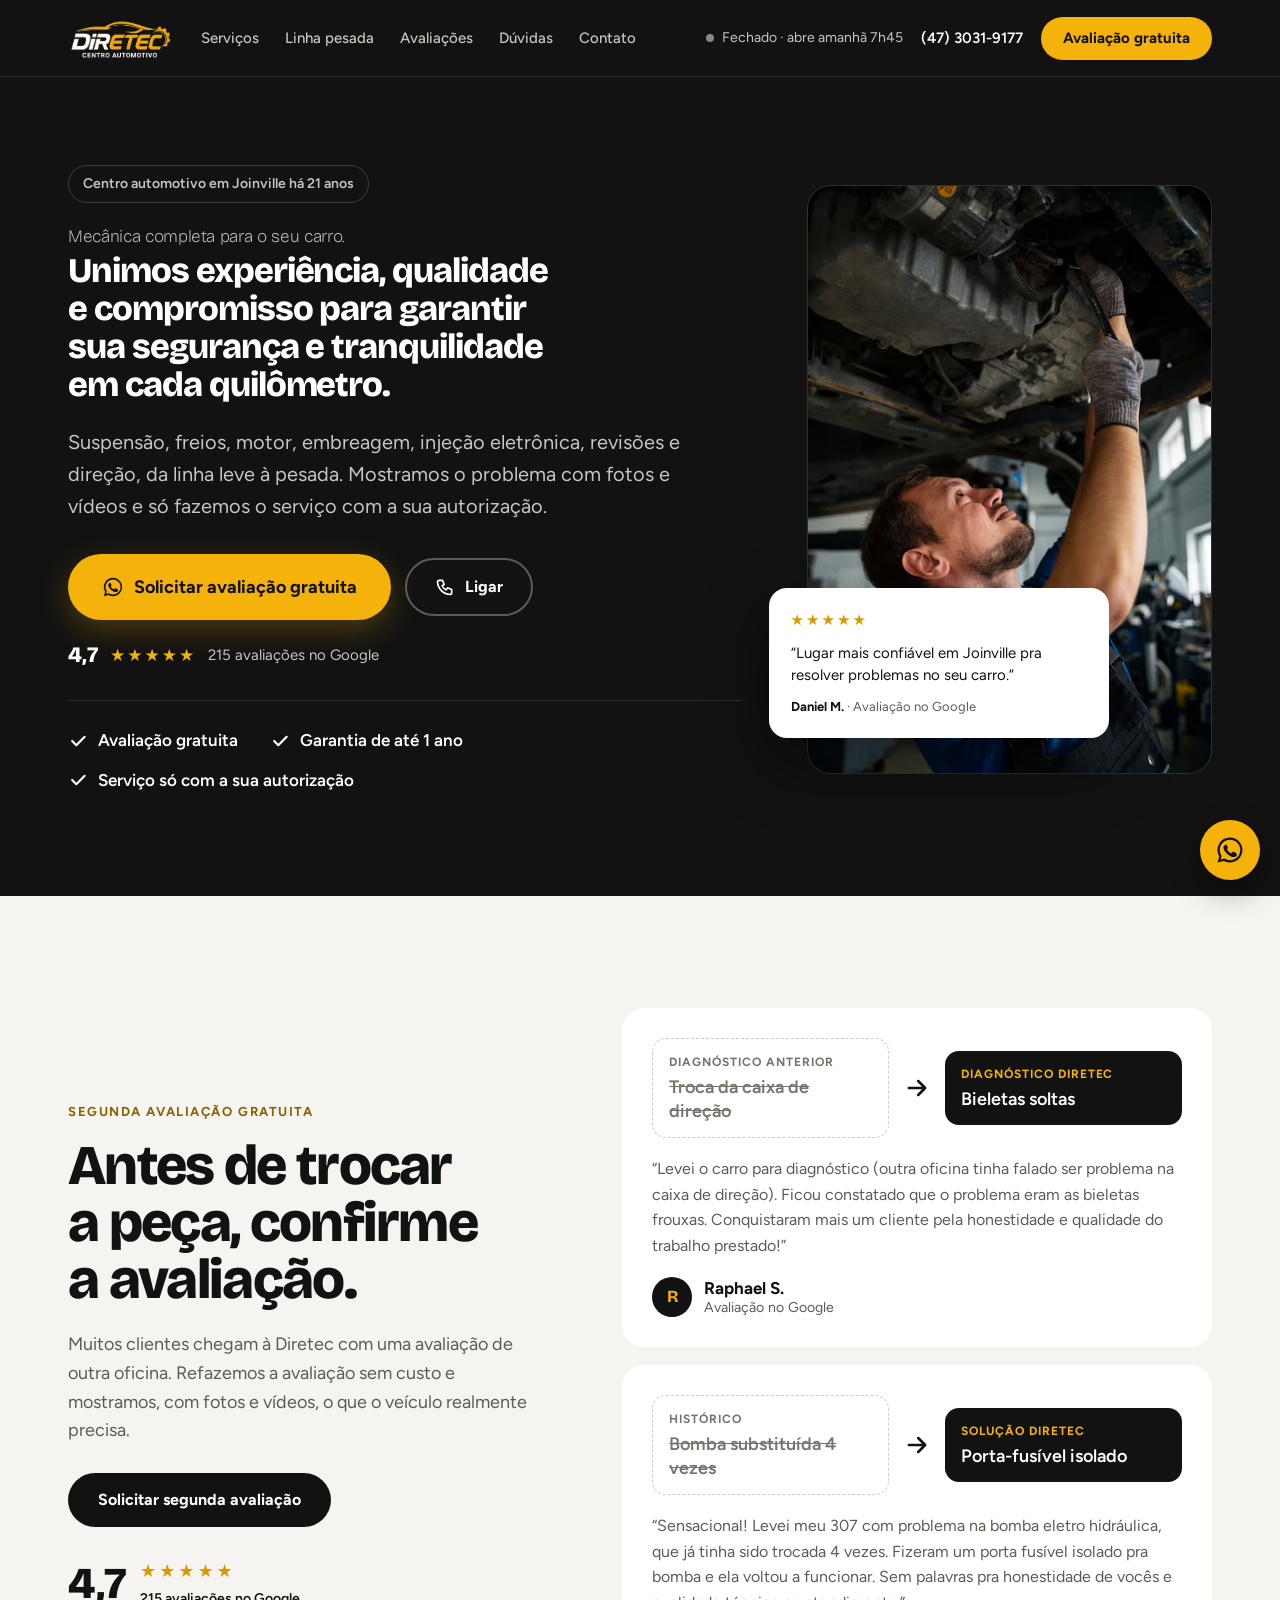
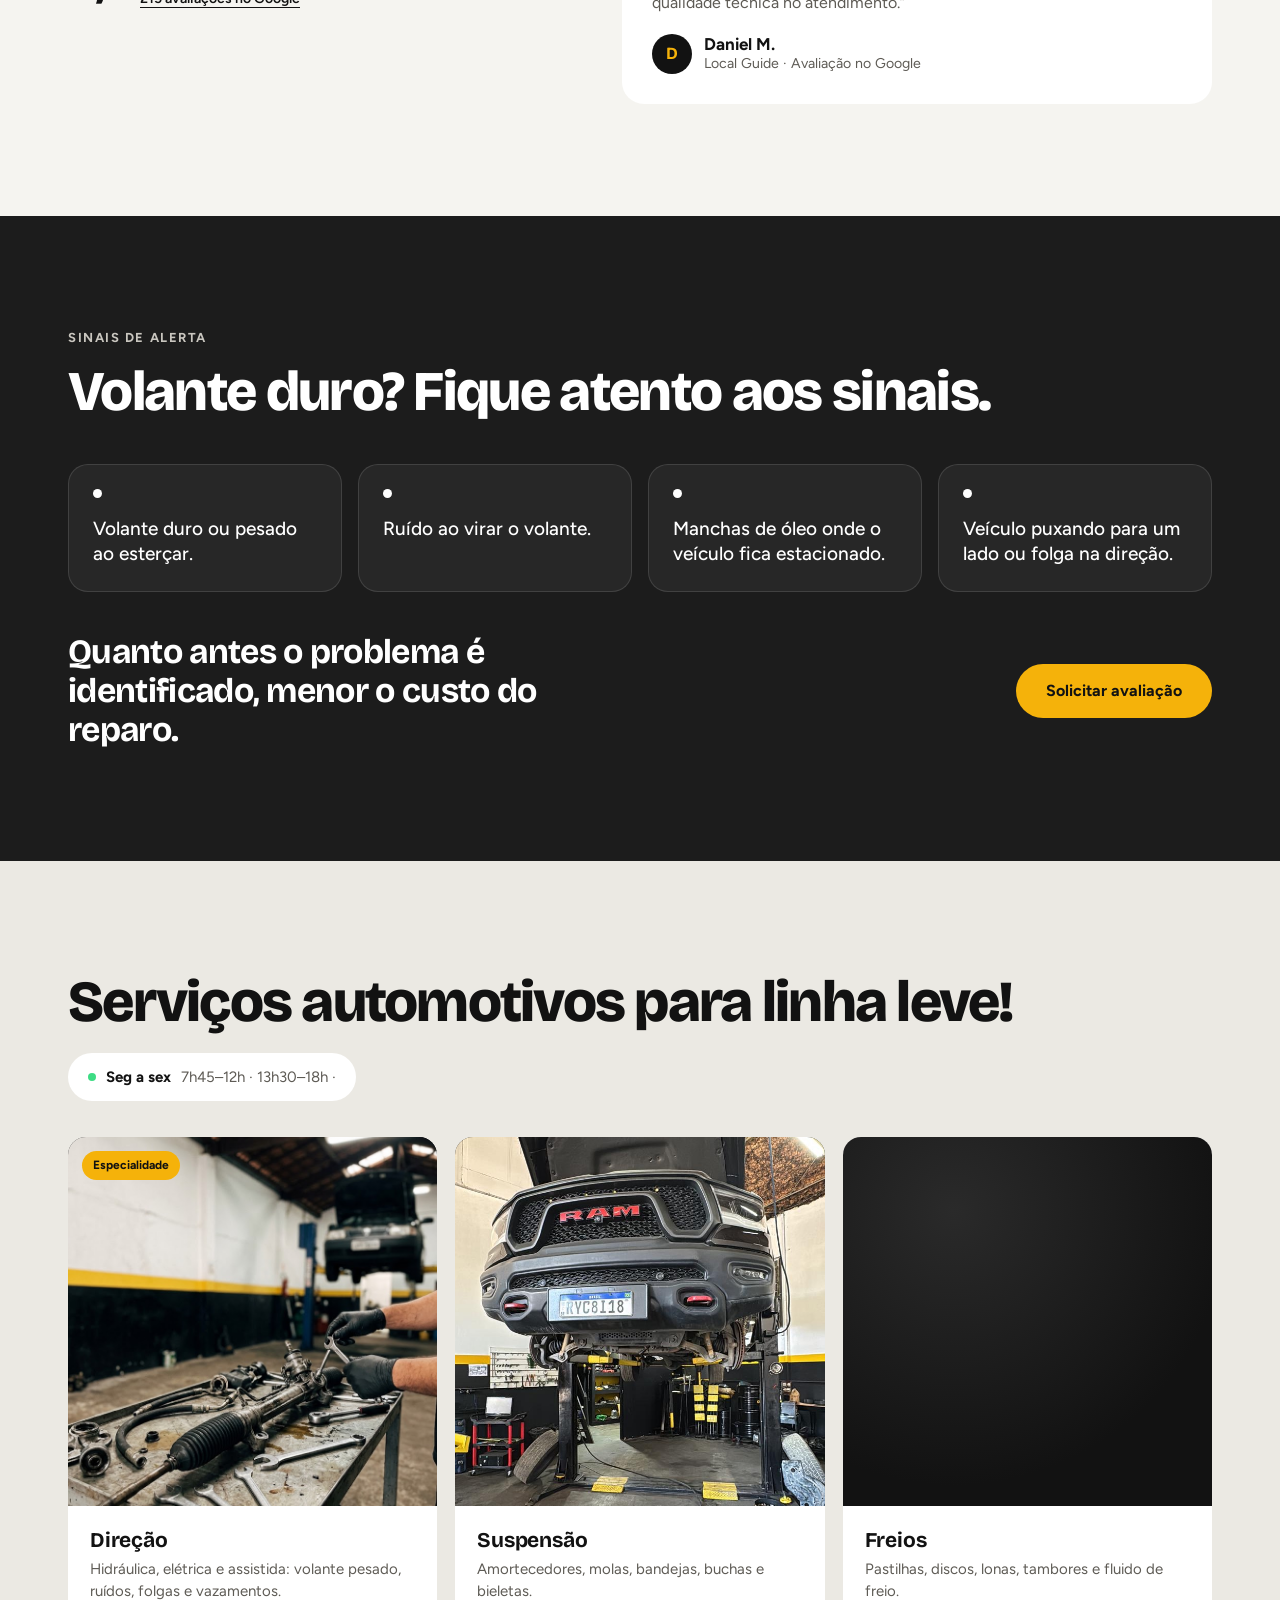
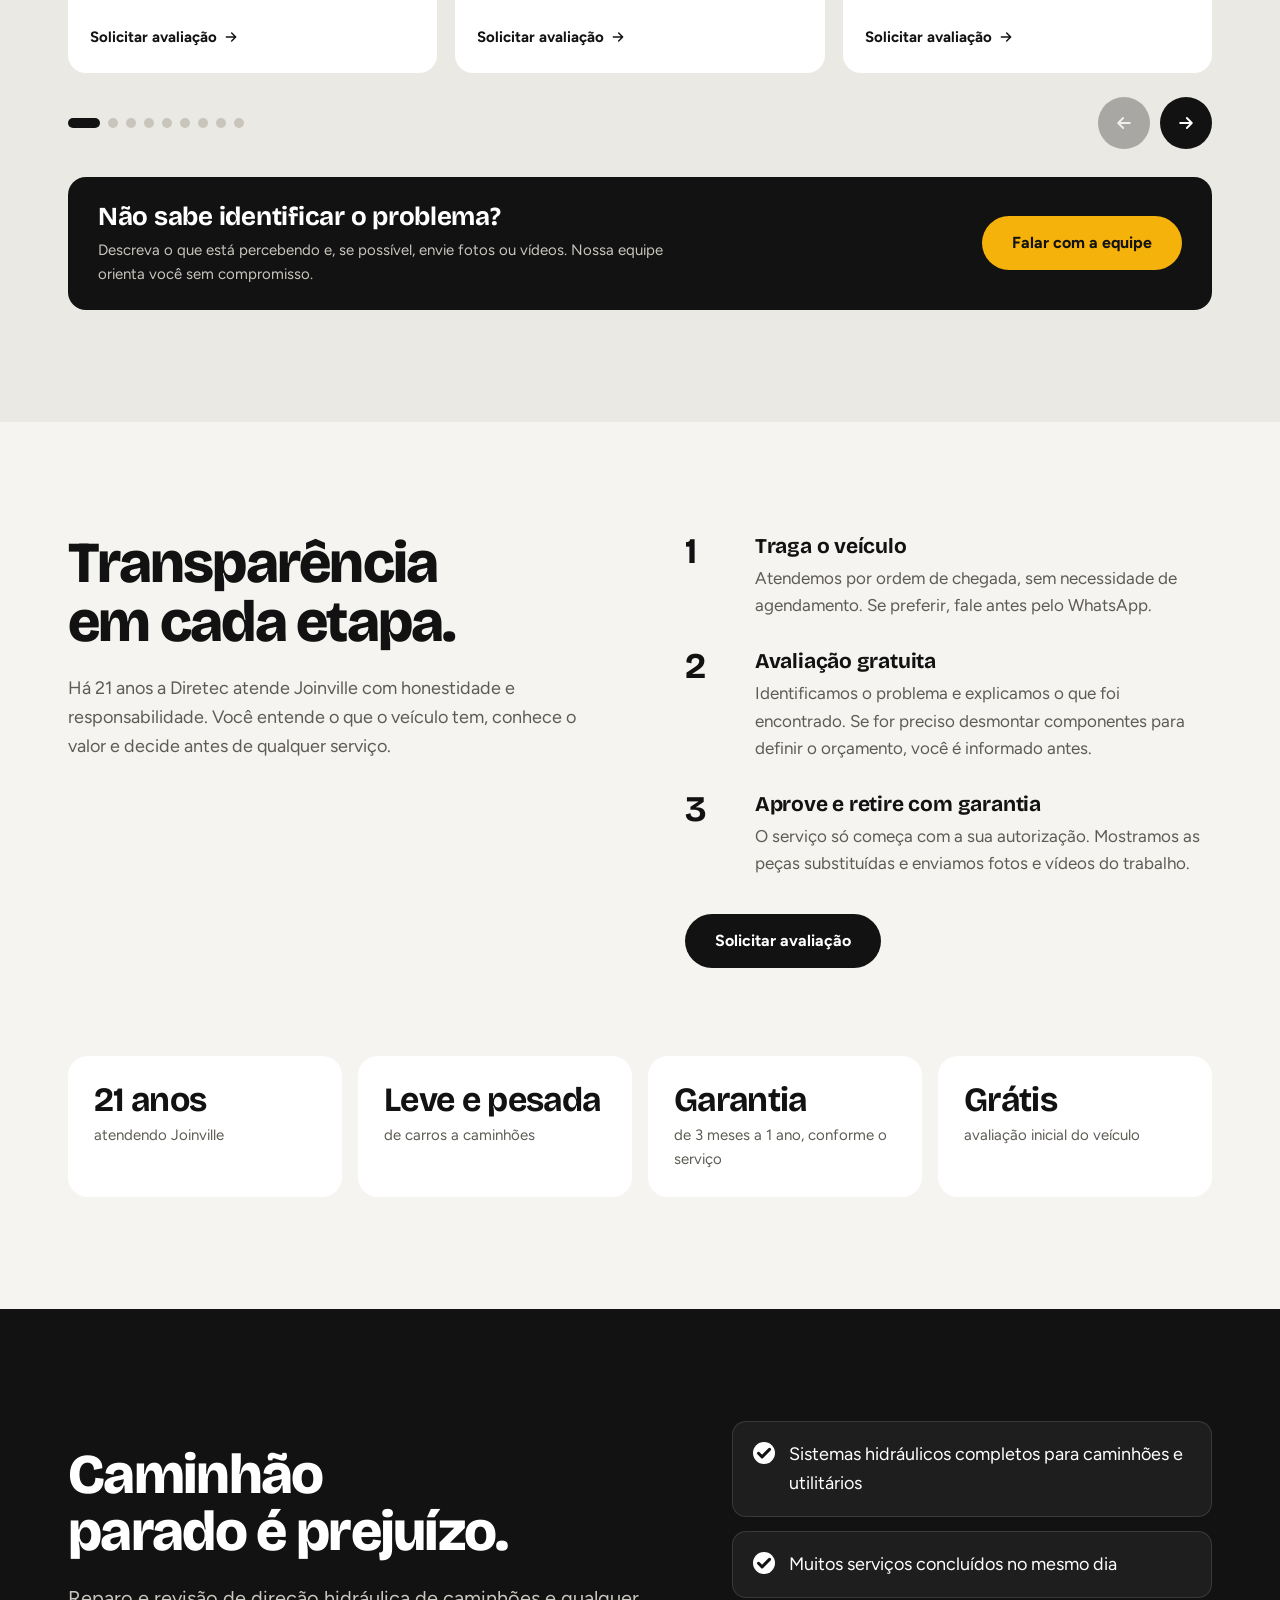
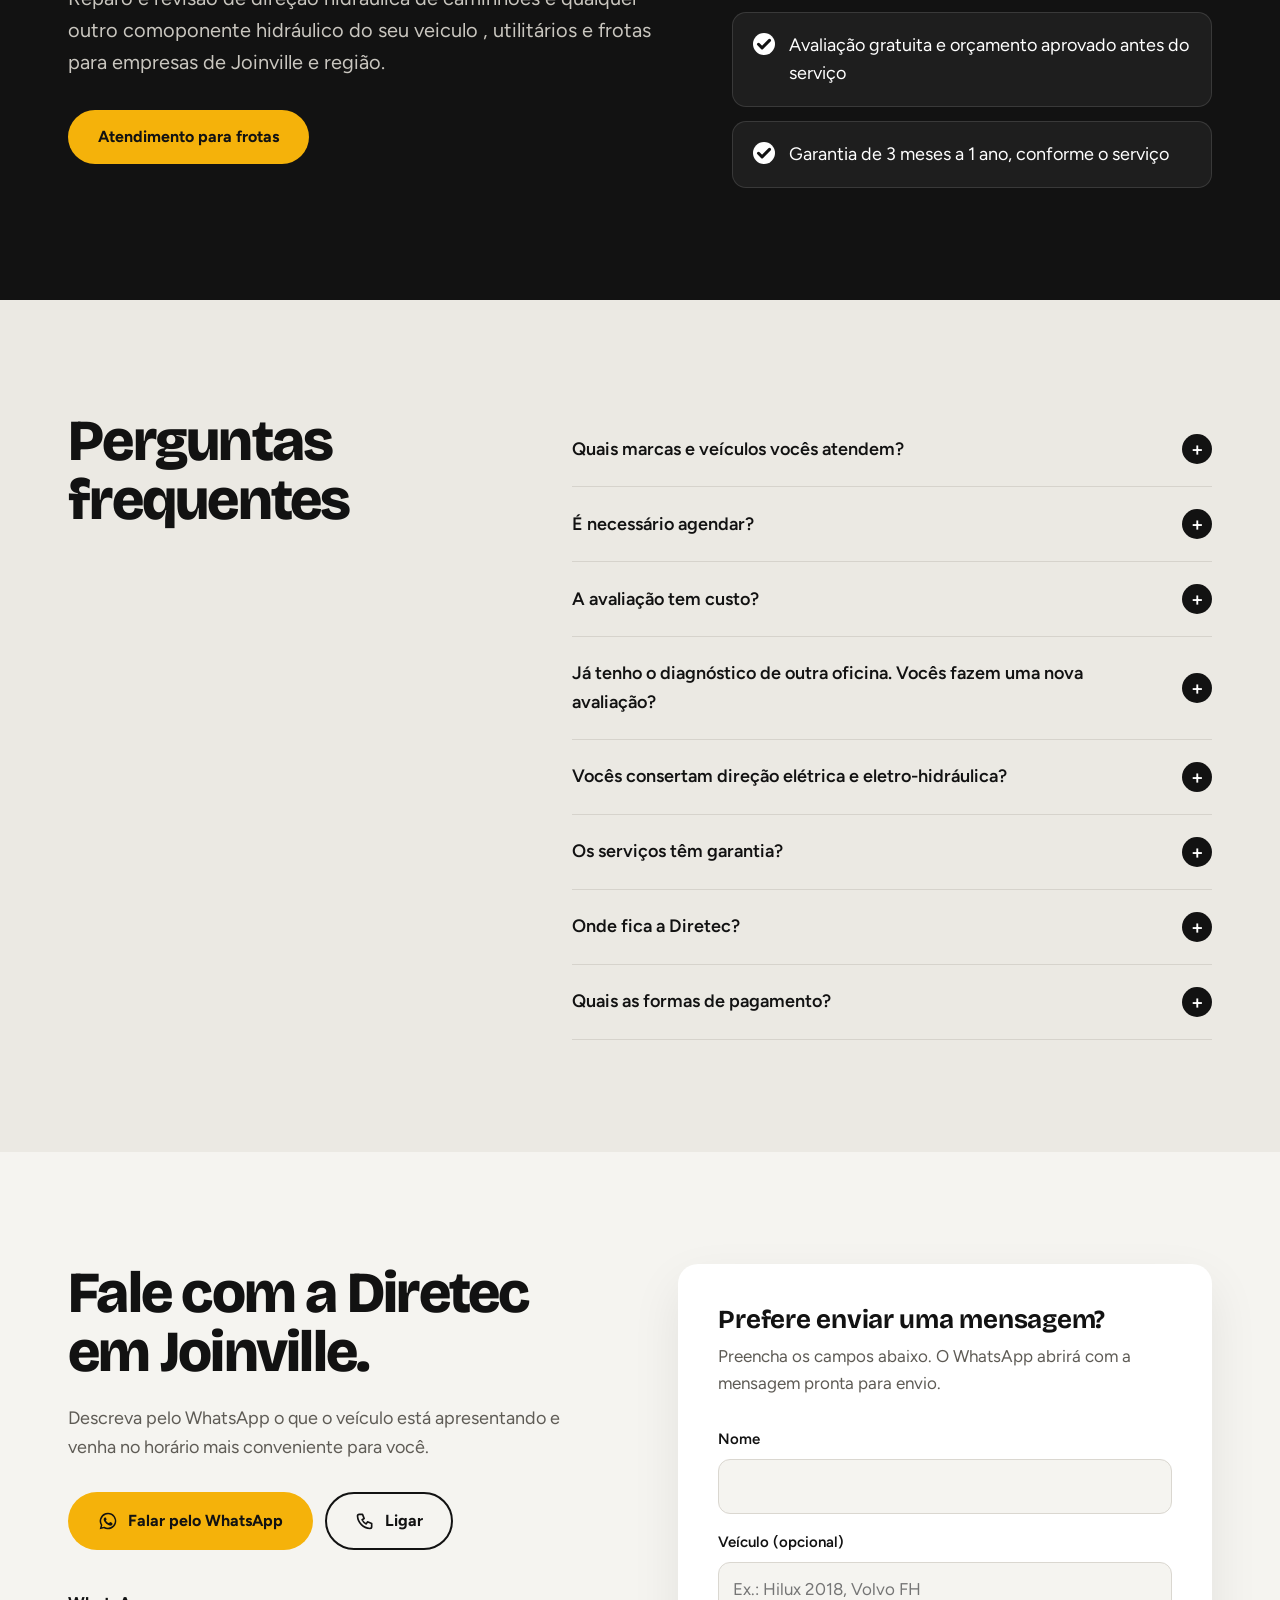
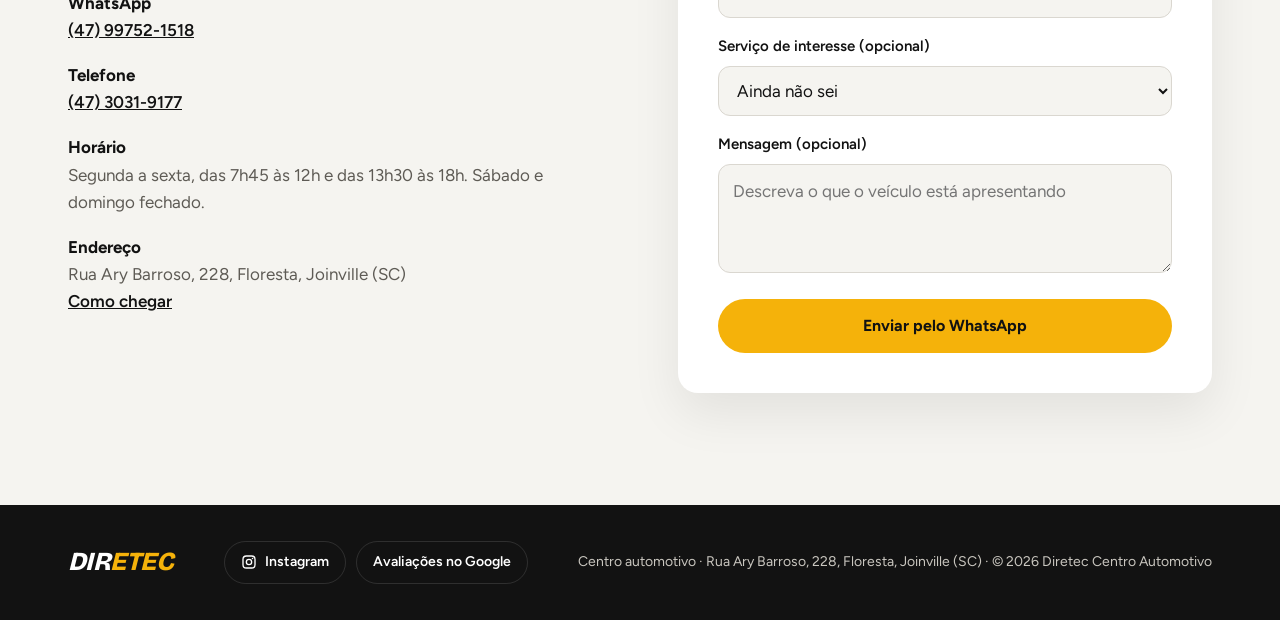
==== commit 4d6292c6: "Troca título do hero e reduz tamanho da fonte Co-Authored-By: Claude Opus 5.5 <noreply@anthropic.com" ====
--- a/index.html
+++ b/index.html
@@ -88,7 +88,7 @@
     <div class="wrap hero-in">
       <div class="hero-texto">
         <span class="pill-tag">Centro automotivo em Joinville há 21 anos</span>
-        <h1><span class="linha linha-pergunta">Mecânica completa para o seu carro.</span> <span class="linha linha-resposta">Com honestidade de verdade.</span></h1>
+        <h1><span class="linha linha-pergunta">Mecânica completa para o seu carro.</span> <span class="linha linha-resposta">Unimos experiência, qualidade e compromisso para garantir sua segurança e tranquilidade em cada quilômetro.</span></h1>
         <p class="lead"><span class="so-pc">Suspensão, freios, motor, embreagem, injeção eletrônica, revisões e direção, da linha leve à pesada. Mostramos o problema com fotos e vídeos e só fazemos o serviço com a sua autorização.</span><span class="so-cel">Do freio ao motor, mostramos o problema com fotos e vídeos e só fazemos o serviço com a sua autorização.</span></p>
 
         <div class="hero-botoes">
--- a/styles.css
+++ b/styles.css
@@ -104,17 +104,9 @@
 .hero { padding-block: clamp(48px, 7vw, 88px) clamp(64px, 8vw, 104px); overflow: hidden; }
 .hero-in { display: grid; grid-template-columns: minmax(0, 1.25fr) minmax(0, .75fr); gap: clamp(32px, 5vw, 64px); align-items: center; }
 .pill-tag { display: inline-block; font-size: 14px; font-weight: 600; color: var(--texto-claro); border: 1px solid rgba(255, 255, 255, .18); border-radius: 999px; padding: 7px 14px; margin-bottom: 24px; }
-.hero h1 { font-size: clamp(40px, 4.6vw, 64px); line-height: 1; letter-spacing: -.035em; }
-/* "Mecânica completa para o seu carro." (linha discreta) / "Com honestidade de verdade." (destaque) */
+.hero h1 { font-size: clamp(28px, 2.7vw, 40px); line-height: 1.1; letter-spacing: -.03em; max-width: 22ch; }
+/* "Mecânica completa para o seu carro." (linha discreta) / frase principal (destaque) */
 .hero h1 .linha { display: block; }
-/* "Com honestidade de verdade." sempre numa linha só: a fonte acompanha a largura da coluna de texto
-   (a frase ocupa ~13,4x o tamanho da fonte; 6.8% da largura deixa ~9% de folga antes da imagem) */
-.hero-texto { container-type: inline-size; }
-.hero h1 .linha-resposta { white-space: nowrap; font-size: min(48px, 2.8vw); }
-@supports (font-size: 1cqi) {
-  .hero h1 { font-size: min(64px, 6.8cqi); }
-  .hero h1 .linha-resposta { font-size: 1em; }
-}
 .hero h1 .linha-pergunta { font-size: max(16px, .50em); font-weight: 200; color: var(--texto-claro); letter-spacing: -.02em; margin-bottom: .3em; }
 .hero .lead { margin-top: 22px; }
 .hero-botoes { display: flex; flex-wrap: wrap; align-items: center; gap: 14px; margin-top: 32px; }
@@ -370,9 +362,7 @@
   .hero-foto img.hero-img { object-position: 50% 62%; }
   .hero-depo { display: none; }
   .pill-tag, .hero-botoes { display: none; }
-  .hero h1 { font-size: clamp(32px, 10.2vw, 56px); }
-  .hero h1 .linha-resposta { font-size: min(56px, calc((100vw - 40px) / 14.6)); }
-  @supports (font-size: 1cqi) { .hero h1 { font-size: min(56px, 6.8cqi); } .hero h1 .linha-resposta { font-size: 1em; } }
+  .hero h1 { font-size: clamp(24px, 7vw, 32px); max-width: none; }
   .hero .lead { margin-top: 14px; font-size: 17px; }
   .prova { margin-top: 18px; }
   .prova-nota { font-size: 20px; }
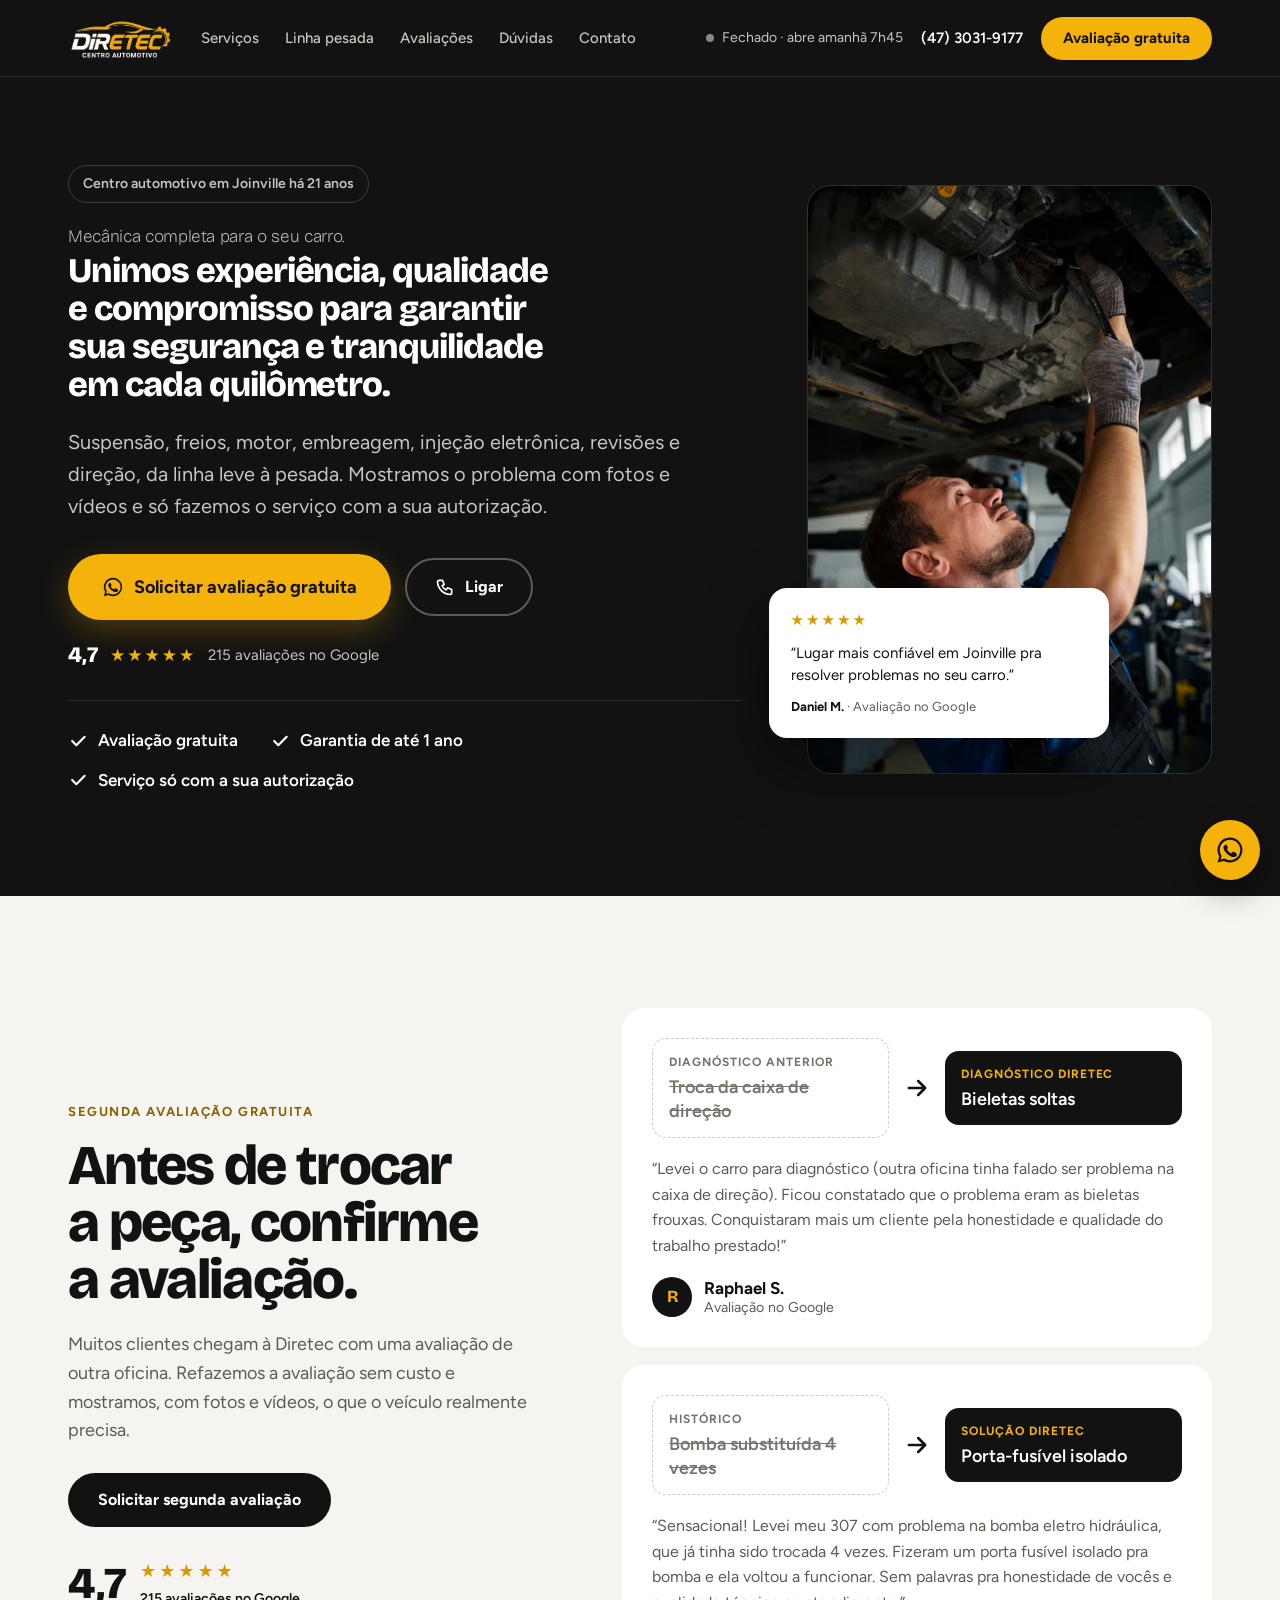
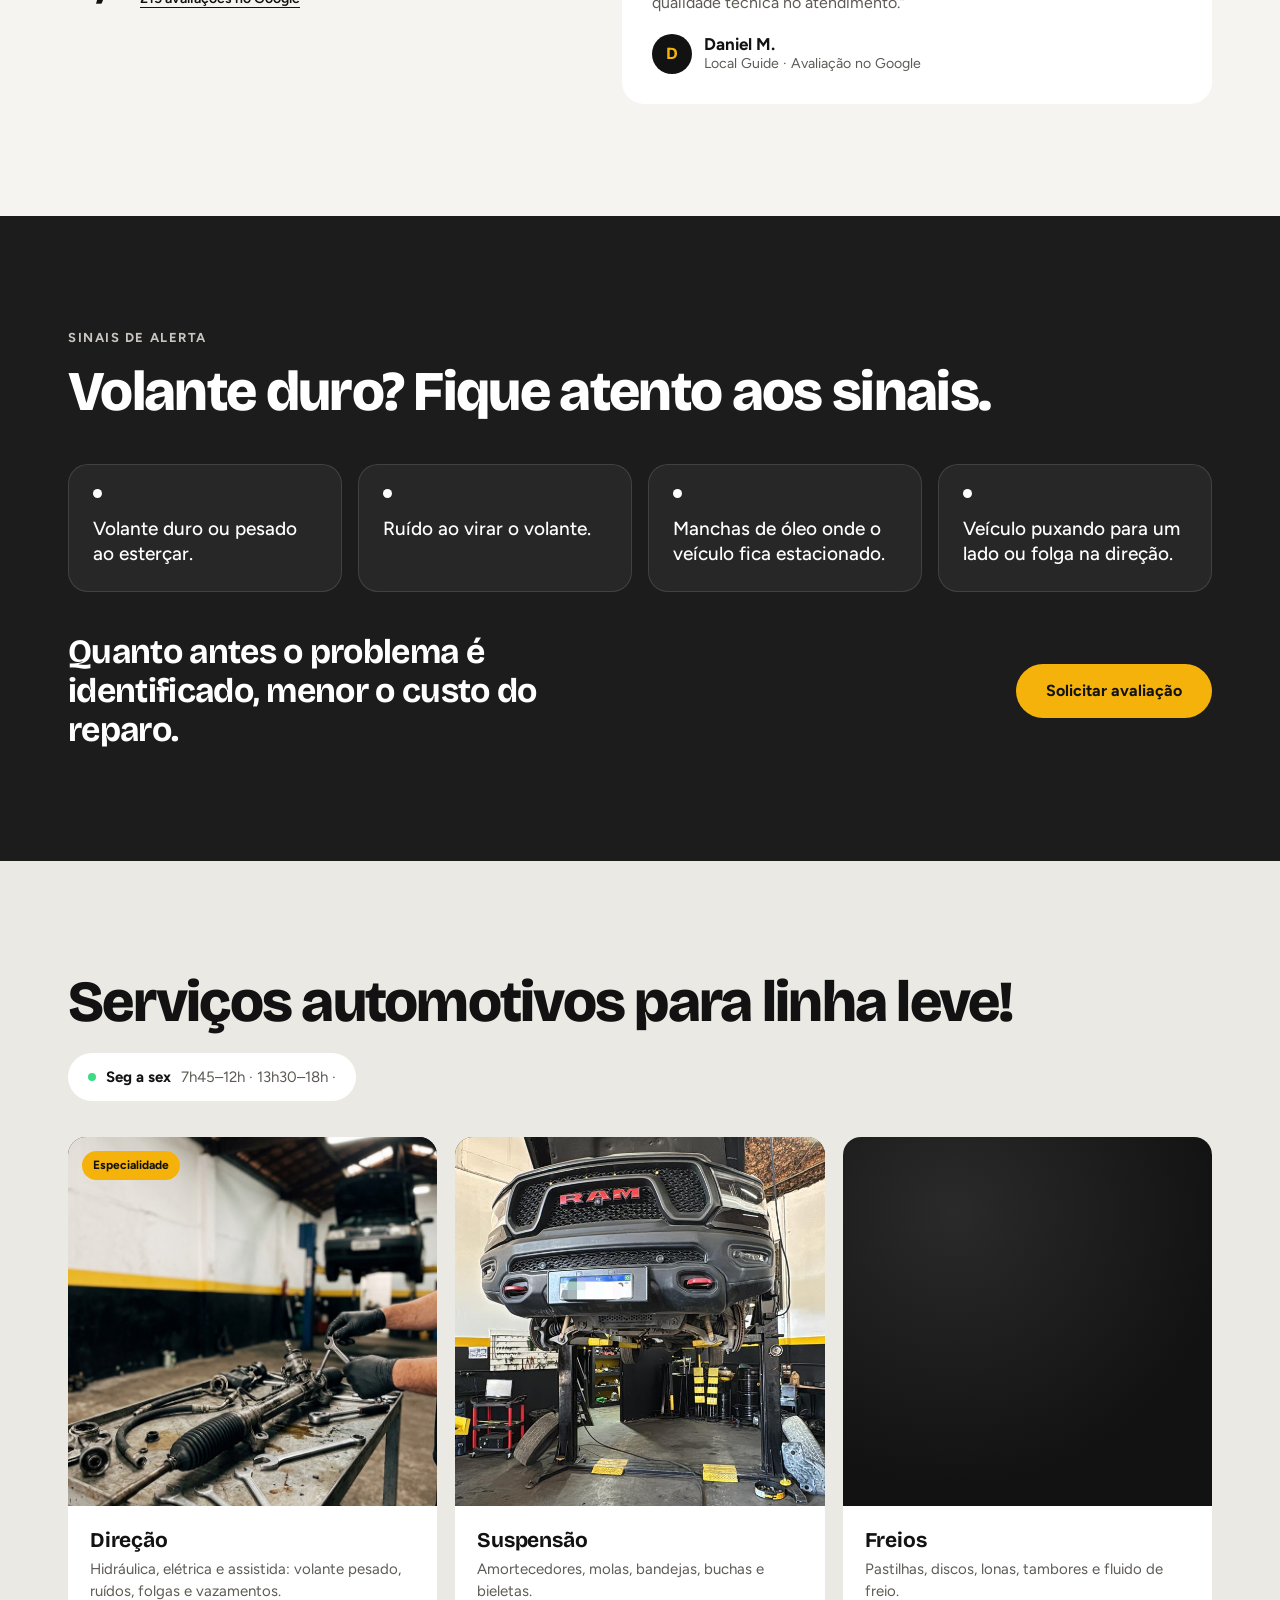
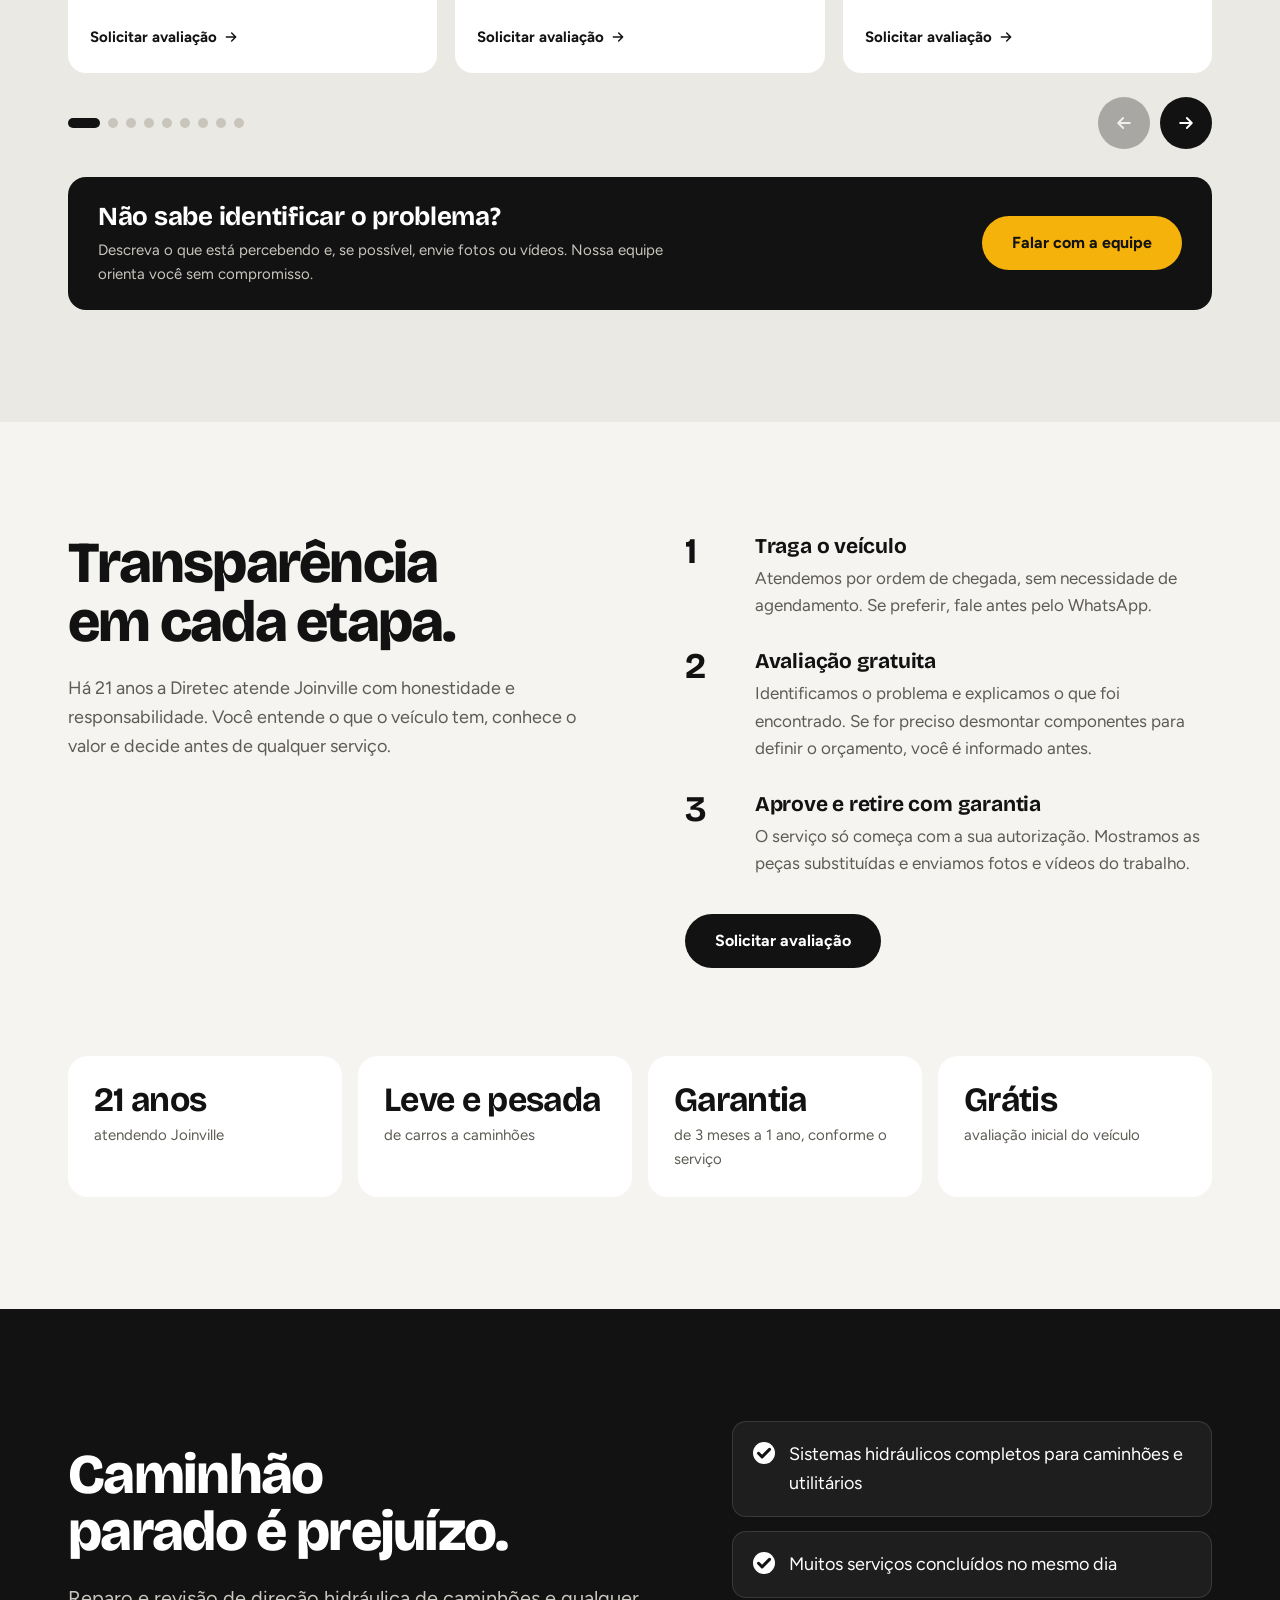
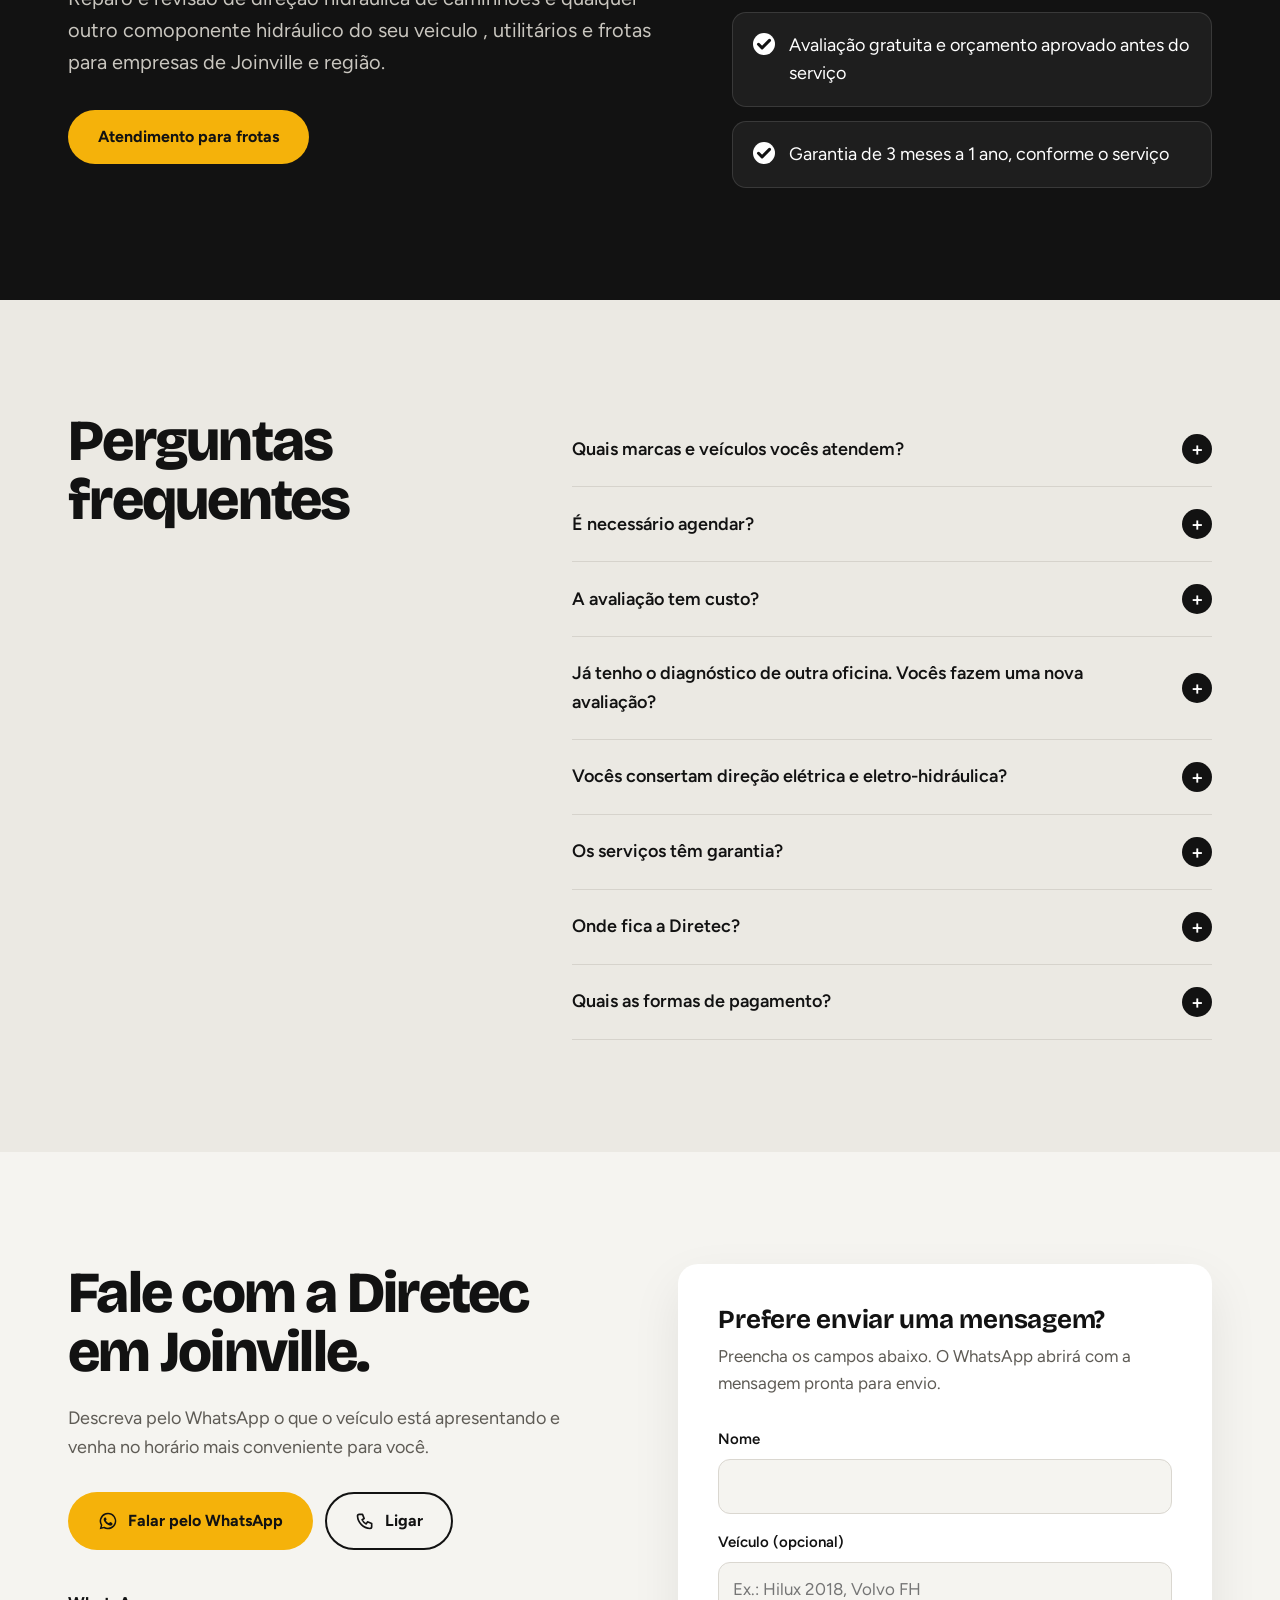
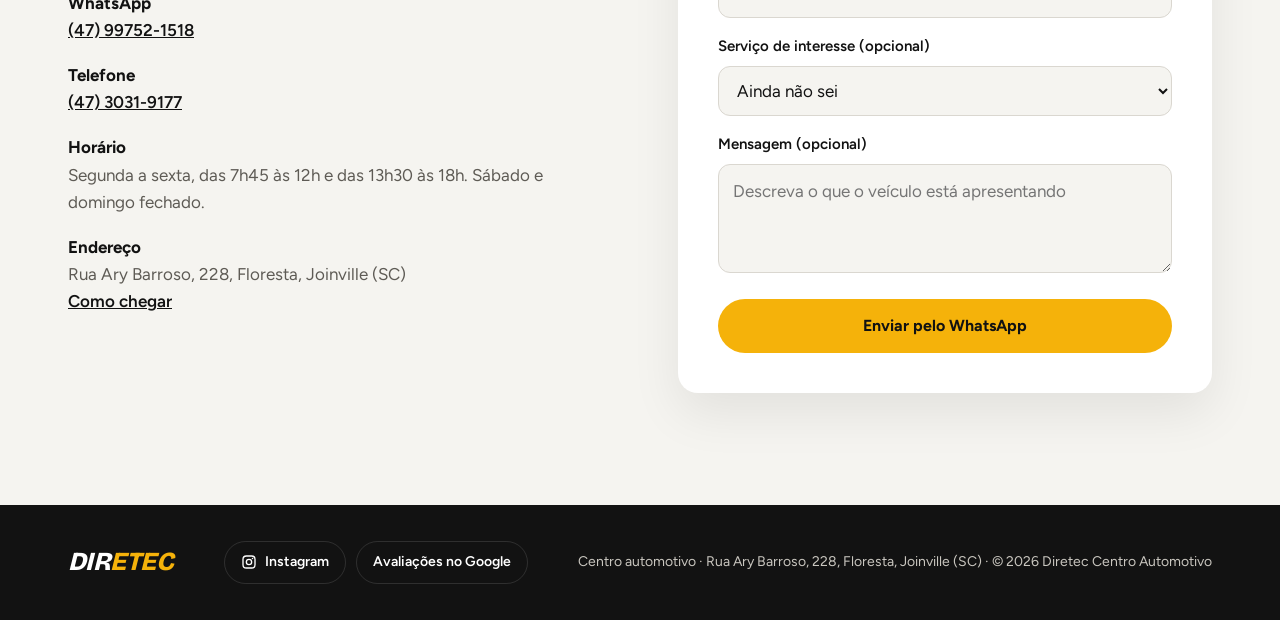
==== commit 38d30c03: "Troca endereço do site para o domínio direteccentroautomotivo.com.br Co-Authored-By: Claude Opus 5.5" ====
--- a/index.html
+++ b/index.html
@@ -6,22 +6,22 @@
   <title>Centro Automotivo em Joinville | Diretec</title>
   <meta name="description" content="Centro automotivo em Joinville há 21 anos: suspensão, freios, motor, embreagem, injeção eletrônica, revisões e direção, da linha leve à pesada. Atendimento honesto, com fotos e vídeos do problema e garantia de até 1 ano.">
   <meta name="theme-color" content="#121212">
-  <link rel="canonical" href="https://diretec.netlify.app/">
+  <link rel="canonical" href="https://direteccentroautomotivo.com.br/">
   <meta property="og:type" content="website">
   <meta property="og:locale" content="pt_BR">
   <meta property="og:site_name" content="Diretec Centro Automotivo">
   <meta property="og:title" content="Centro automotivo em Joinville | Diretec">
   <meta property="og:description" content="Mecânica completa com honestidade, há 21 anos em Joinville. Do freio ao motor, da linha leve à pesada, com garantia de até 1 ano.">
-  <meta property="og:url" content="https://diretec.netlify.app/">
-  <meta property="og:image" content="https://diretec.netlify.app/logo.jpg">
+  <meta property="og:url" content="https://direteccentroautomotivo.com.br/">
+  <meta property="og:image" content="https://direteccentroautomotivo.com.br/logo.jpg">
   <script type="application/ld+json">
   {
     "@context": "https://schema.org",
     "@type": "AutoRepair",
     "name": "Diretec Centro Automotivo",
     "description": "Centro automotivo em Joinville que realiza suspensão, freios, motor, embreagem, arrefecimento, injeção eletrônica, revisões e direção hidráulica, elétrica e assistida, da linha leve à pesada.",
-    "url": "https://diretec.netlify.app/",
-    "image": "https://diretec.netlify.app/logo.jpg",
+    "url": "https://direteccentroautomotivo.com.br/",
+    "image": "https://direteccentroautomotivo.com.br/logo.jpg",
     "telephone": "+55-47-3031-9177",
     "address": {
       "@type": "PostalAddress",
--- a/styles.css
+++ b/styles.css
@@ -200,7 +200,8 @@
 .slide:hover .slide-foto img { transform: scale(1.06); }
 .slide-foto.com-foto > svg { display: none; }
 /* Fotos em pé: escolhe a parte que aparece no recorte do cartão */
-.slide-foto[data-foto="suspensao"] img { object-position: 50% 36%; } /* carro no elevador com a suspensão à mostra */
+.slide-foto[data-foto="suspensao"] img { object-position: 50% 42%; } /* RAM no elevador com a suspensão à mostra */
+.slide-foto[data-foto="servico-alinhamento"] img { object-position: 50% 62%; } /* roda com a garra do alinhador */
 .slide-foto[data-foto="scan"] img { object-position: 50% 90%; }      /* painel e tela do scanner */
 .slide-foto .selo-novo { position: absolute; top: 14px; left: 14px; z-index: 1; }
 .slide-texto { padding: 22px 22px 14px; display: flex; flex-direction: column; gap: 6px; flex: 1; }
